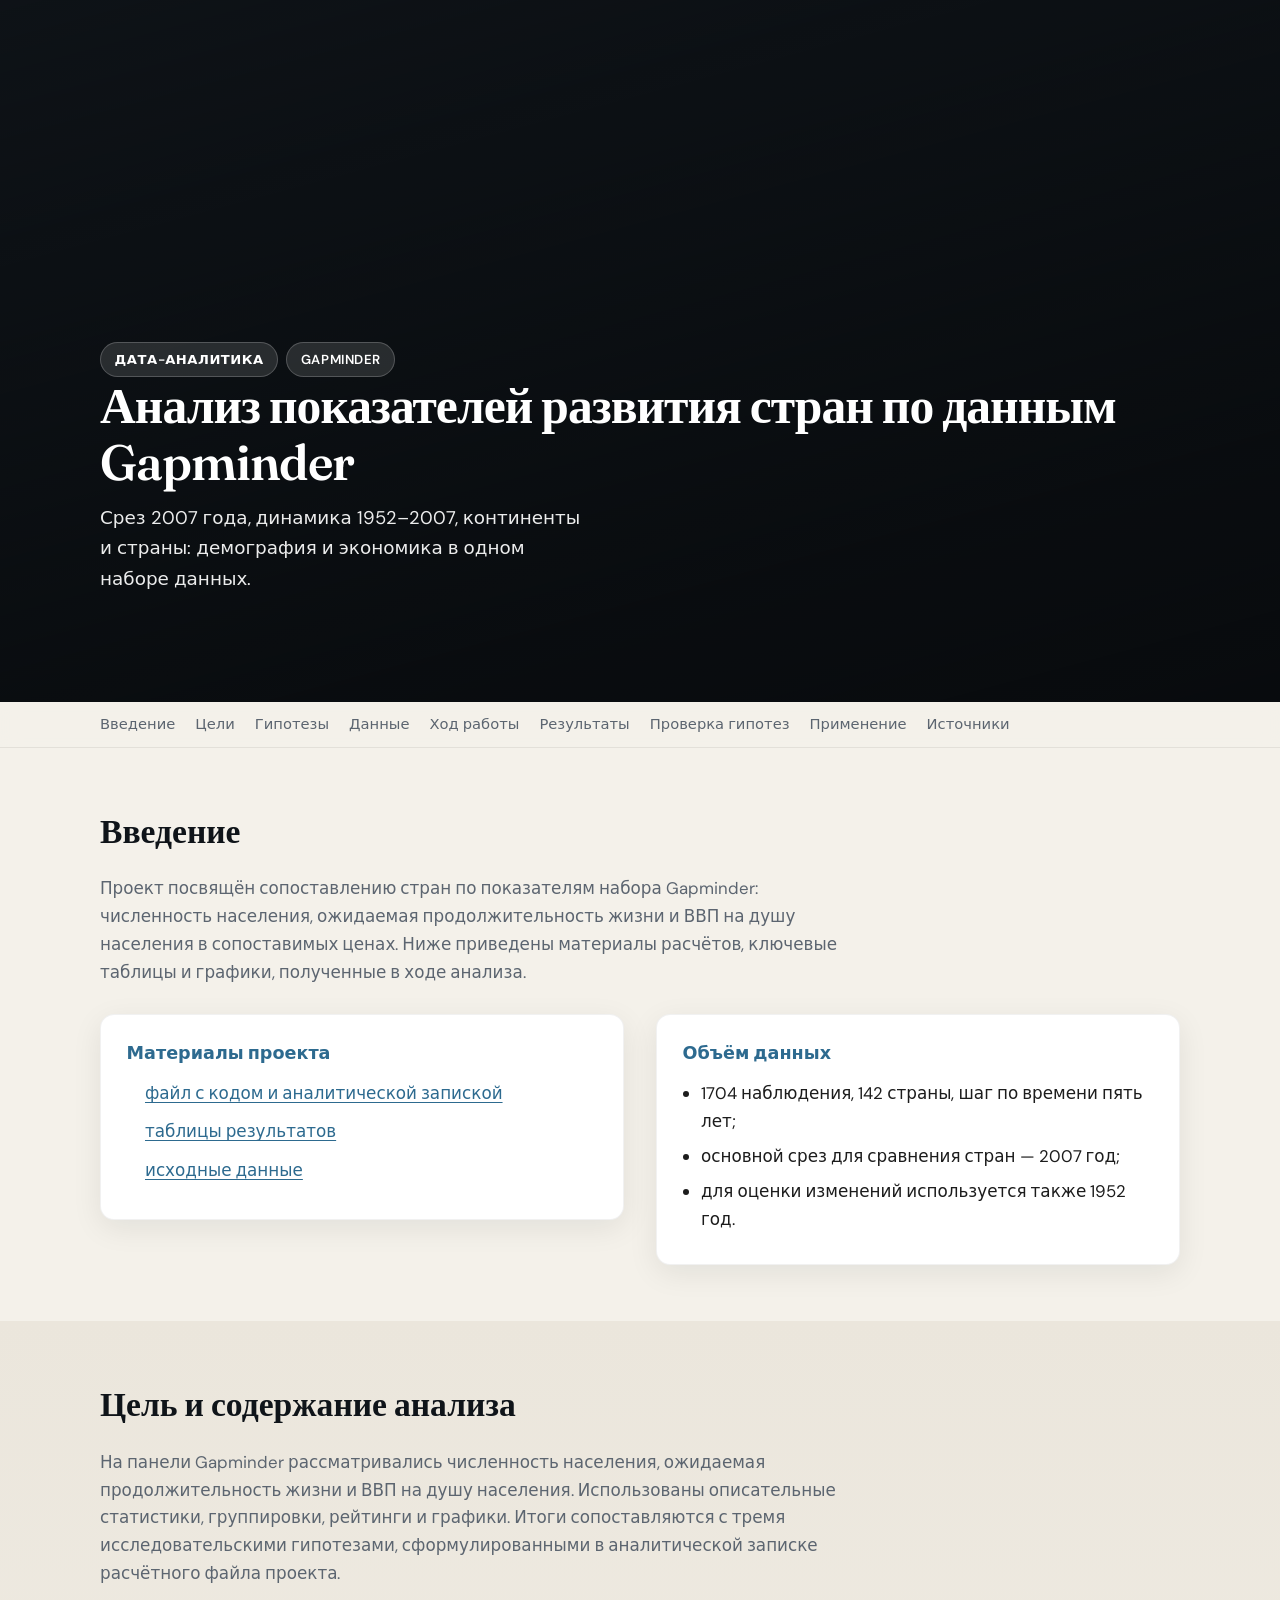
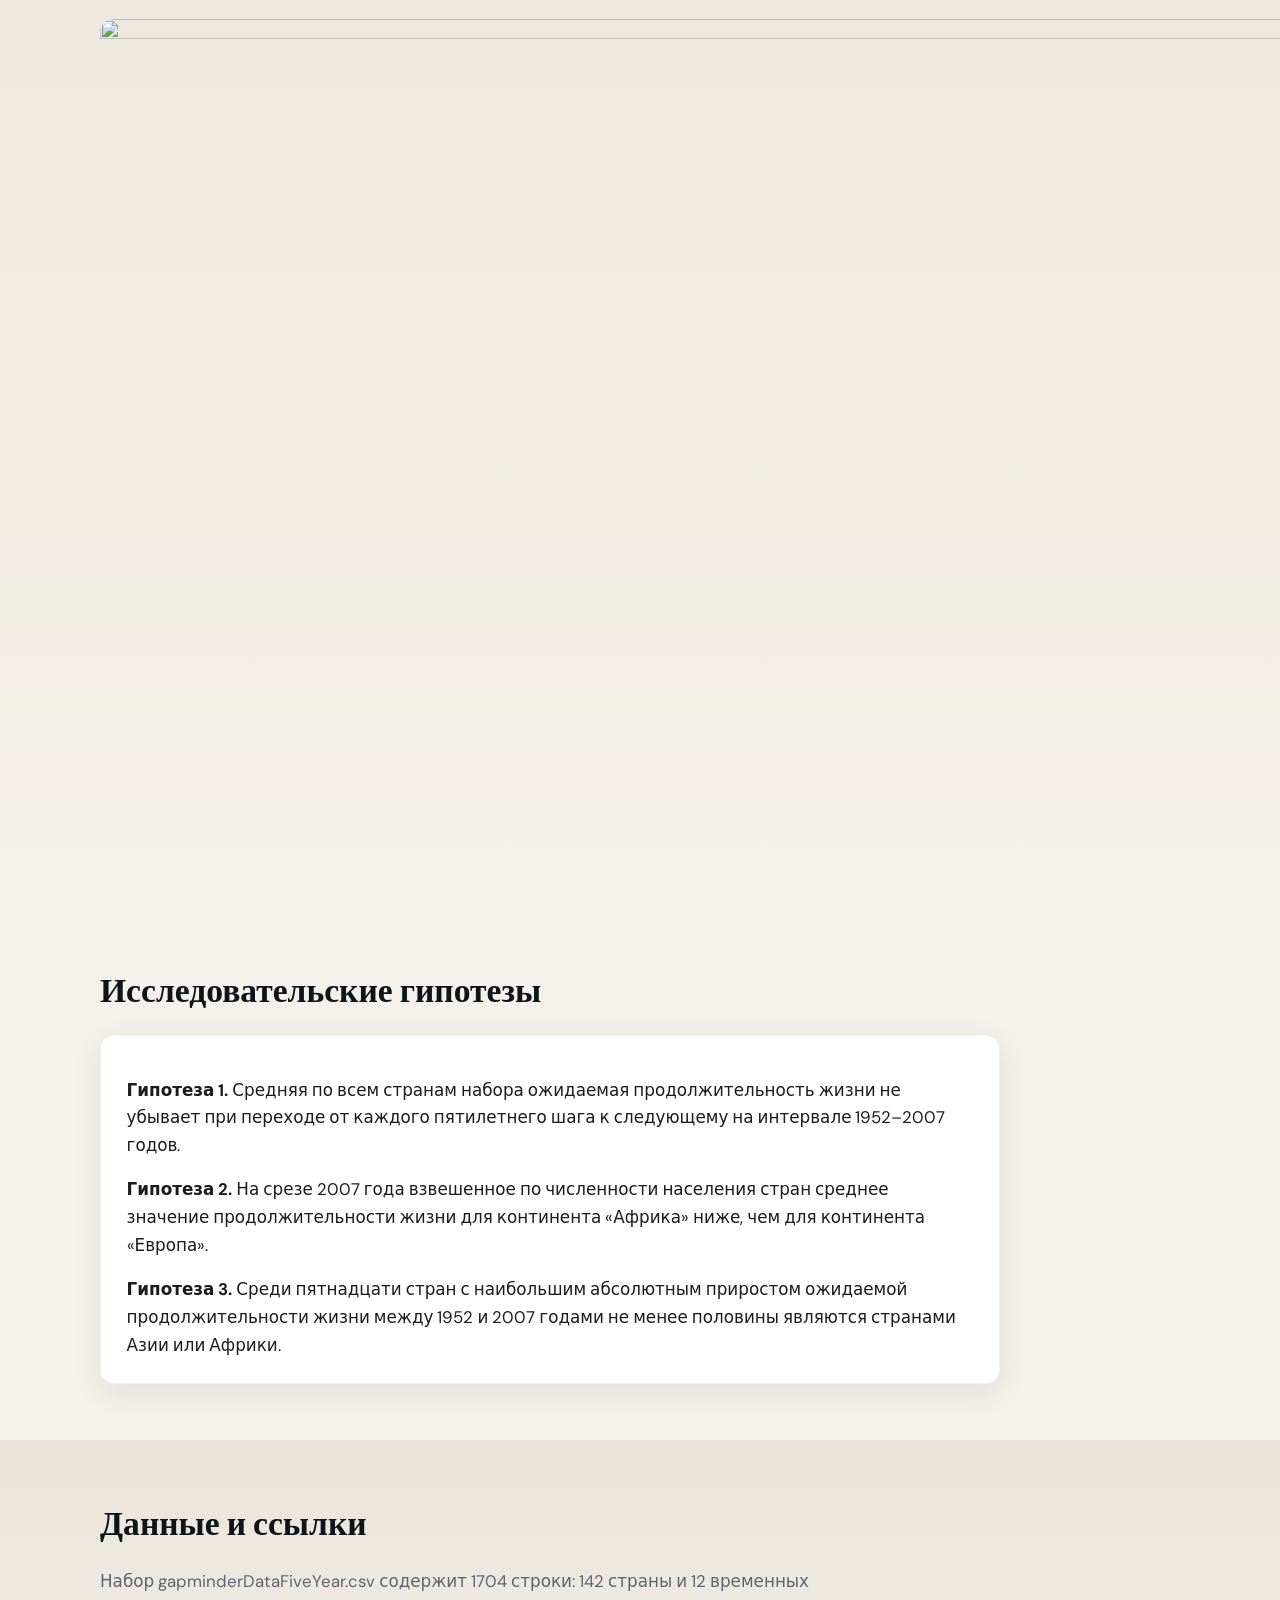
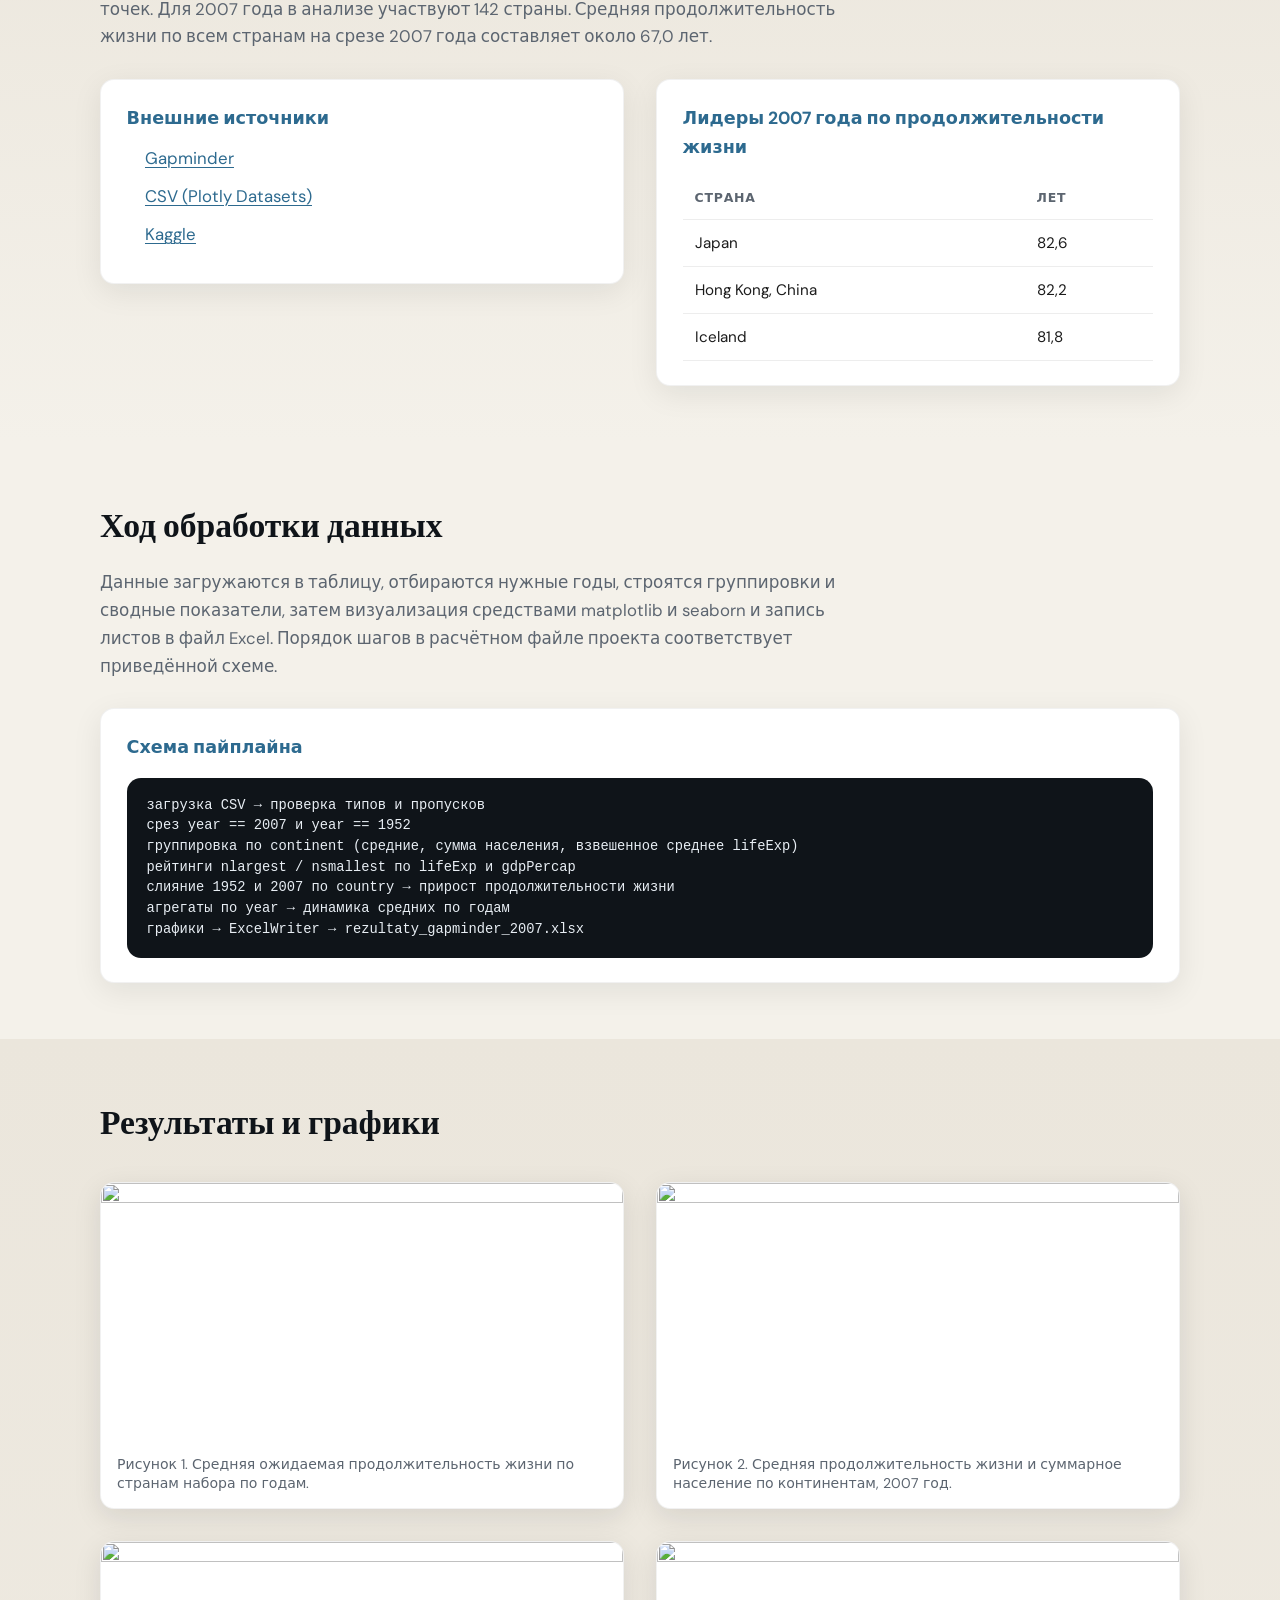
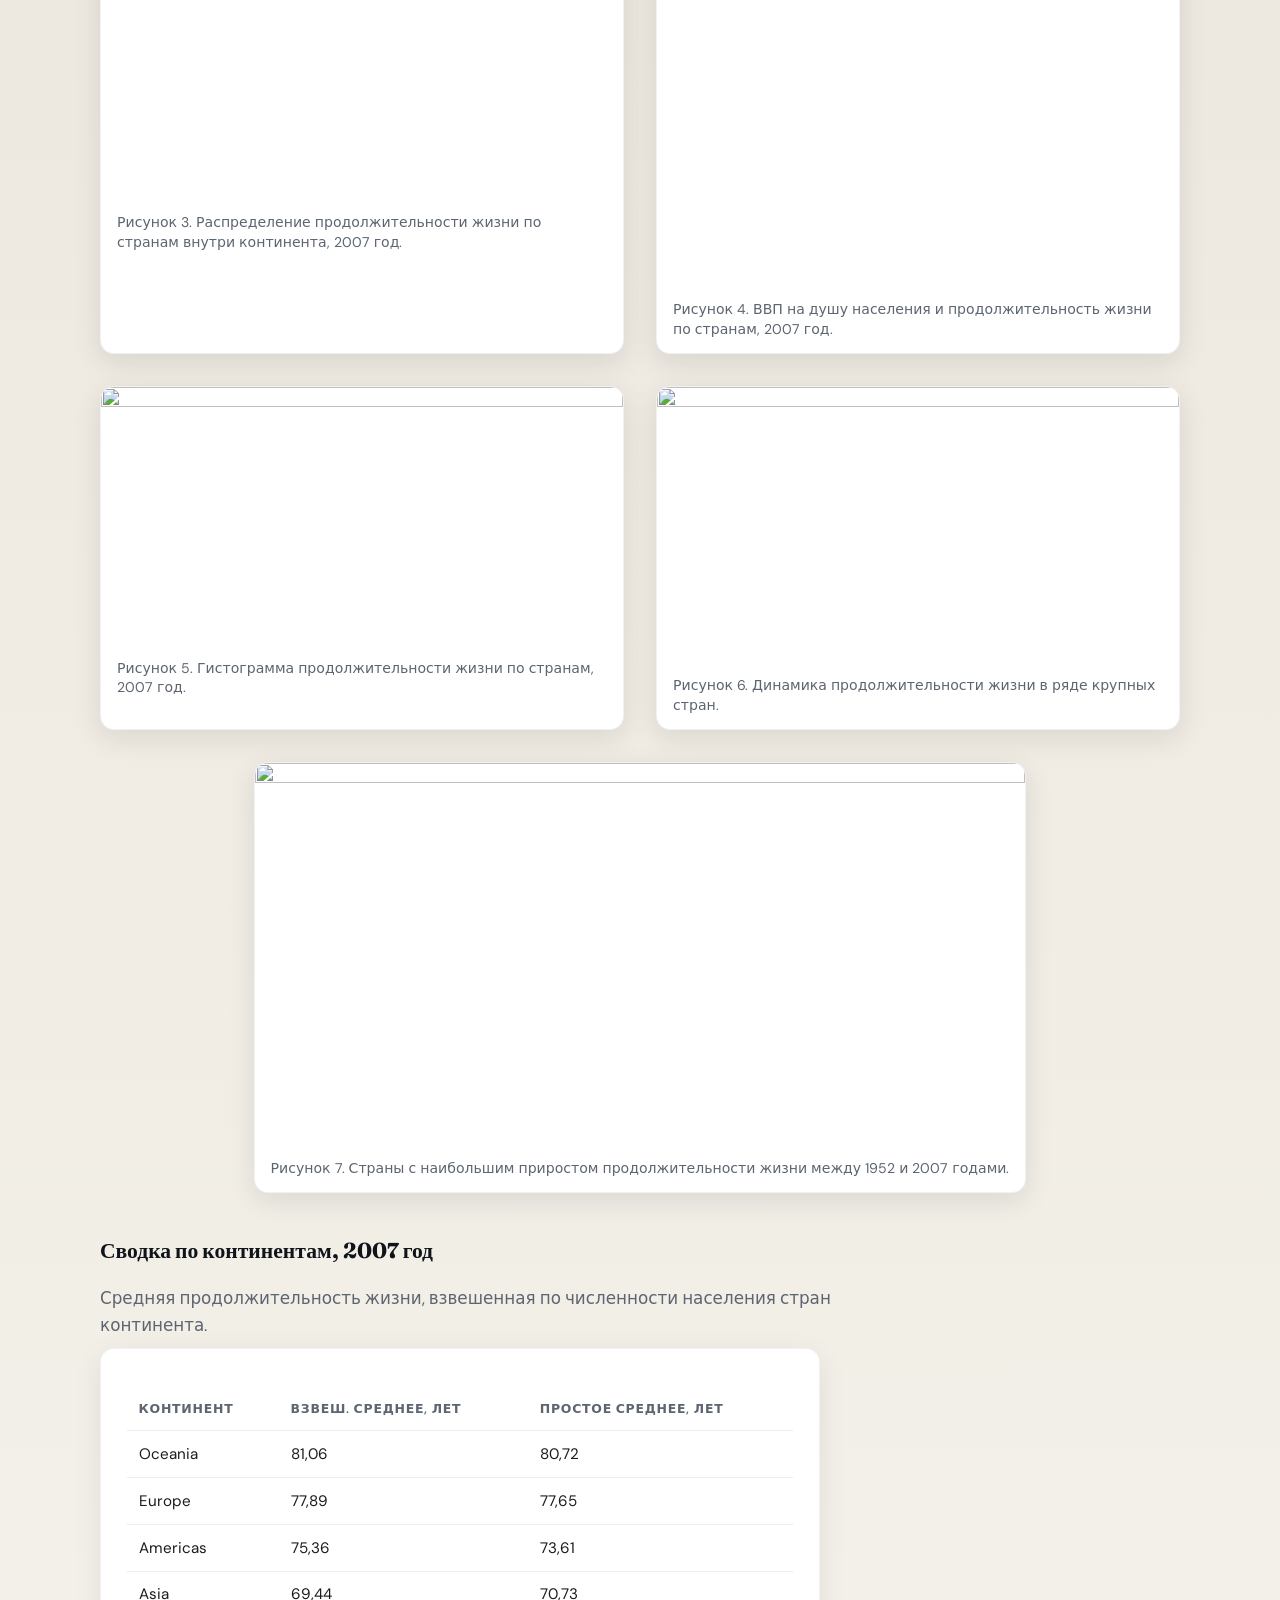
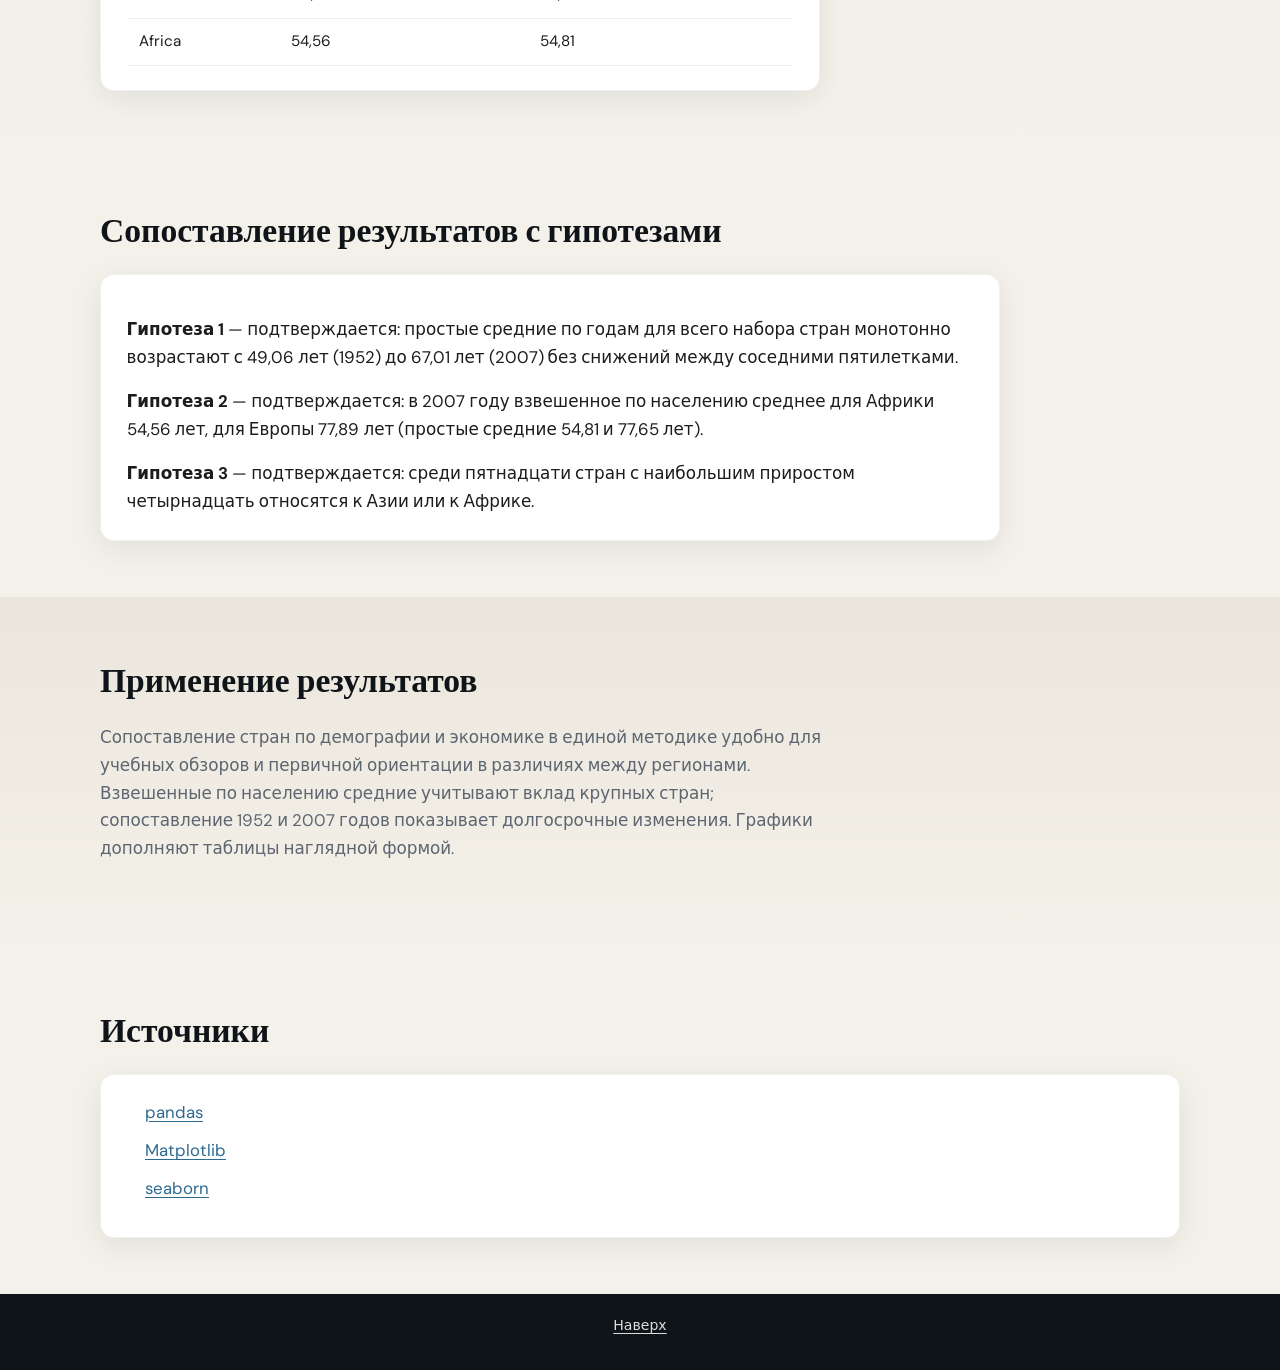
==== index.html @ 66af253f "Add files via upload" ====
<!DOCTYPE html>
<html lang="ru">
<head>
  <meta charset="UTF-8" />
  <meta name="viewport" content="width=device-width, initial-scale=1" />
  <title>Анализ показателей развития стран — Gapminder</title>
  <link rel="preconnect" href="https://fonts.googleapis.com" />
  <link rel="preconnect" href="https://fonts.gstatic.com" crossorigin />
  <link href="https://fonts.googleapis.com/css2?family=DM+Sans:ital,opsz,wght@0,9..40,400;0,9..40,600;0,9..40,700;1,9..40,400&family=Fraunces:opsz,wght@9..144,500;9..144,600&display=swap" rel="stylesheet" />
  <link rel="stylesheet" href="styles.css" />
</head>
<body>
  <header class="hero" id="top">
    <div
      class="hero-bg"
      style="background-image: url('https://images.unsplash.com/photo-1451187580459-43490279c0fa?auto=format&amp;fit=crop&amp;w=2000&amp;q=80')"
      role="presentation"
    ></div>
    <div class="hero-inner wrap">
      <div class="badge-row">
        <span class="badge">Дата-аналитика</span>
        <span class="badge">Gapminder</span>
      </div>
      <h1>Анализ показателей развития стран по данным Gapminder</h1>
      <p class="lead">
        Срез 2007 года, динамика 1952–2007, континенты и страны: демография и экономика в одном наборе данных.
      </p>
    </div>
  </header>

  <nav class="topnav" aria-label="Разделы страницы">
    <div class="wrap">
      <a href="#vvedenie">Введение</a>
      <a href="#zadachi">Цели</a>
      <a href="#gipotezy">Гипотезы</a>
      <a href="#dannye">Данные</a>
      <a href="#logika">Ход работы</a>
      <a href="#rezultaty">Результаты</a>
      <a href="#proverka">Проверка гипотез</a>
      <a href="#primnenie">Применение</a>
      <a href="#istochniki">Источники</a>
    </div>
  </nav>

  <main>
    <section id="vvedenie">
      <div class="wrap">
        <h2 class="section-title">Введение</h2>
        <p class="section-lead">
          Проект посвящён сопоставлению стран по показателям набора Gapminder: численность населения, ожидаемая продолжительность жизни и ВВП на душу населения в сопоставимых ценах. Ниже приведены материалы расчётов, ключевые таблицы и графики, полученные в ходе анализа.
        </p>
        <div class="grid-2">
          <div class="card">
            <h3>Материалы проекта</h3>
            <ul class="links-list">
              <li><a href="../проект_анализ_gapminder.ipynb">файл с кодом и аналитической запиской</a></li>
              <li><a href="../rezultaty_gapminder_2007.xlsx">таблицы результатов</a></li>
              <li><a href="../data_gapminder.csv">исходные данные</a></li>
            </ul>
          </div>
          <div class="card">
            <h3>Объём данных</h3>
            <ul>
              <li>1704 наблюдения, 142 страны, шаг по времени пять лет;</li>
              <li>основной срез для сравнения стран — 2007 год;</li>
              <li>для оценки изменений используется также 1952 год.</li>
            </ul>
          </div>
        </div>
      </div>
    </section>

    <section id="zadachi">
      <div class="wrap">
        <h2 class="section-title">Цель и содержание анализа</h2>
        <p class="section-lead">
          На панели Gapminder рассматривались численность населения, ожидаемая продолжительность жизни и ВВП на душу населения. Использованы описательные статистики, группировки, рейтинги и графики. Итоги сопоставляются с тремя исследовательскими гипотезами, сформулированными в аналитической записке расчётного файла проекта.
        </p>
        <div class="figure-strip">
          <div>
            <img
              src="https://images.unsplash.com/photo-1551288049-bebda4e38f71?auto=format&amp;fit=crop&amp;w=1200&amp;q=80"
              width="1200"
              height="800"
              loading="lazy"
              alt=""
            />
          </div>
          <div class="card">
            <h3>Основные шаги</h3>
            <ul>
              <li>срезы за 2007 и 1952 годы и сопоставление;</li>
              <li>агрегирование по континентам, в том числе среднее взвешенное по населению;</li>
              <li>рейтинги стран по продолжительности жизни и по ВВП на душу населения;</li>
              <li>динамика средних значений по годам и по выбранным странам;</li>
              <li>визуализация и выгрузка итоговых таблиц.</li>
            </ul>
          </div>
        </div>
      </div>
    </section>

    <section id="gipotezy">
      <div class="wrap">
        <h2 class="section-title">Исследовательские гипотезы</h2>
        <div class="card" style="max-width: 900px">
          <p><strong>Гипотеза 1.</strong> Средняя по всем странам набора ожидаемая продолжительность жизни не убывает при переходе от каждого пятилетнего шага к следующему на интервале 1952–2007 годов.</p>
          <p><strong>Гипотеза 2.</strong> На срезе 2007 года взвешенное по численности населения стран среднее значение продолжительности жизни для континента «Африка» ниже, чем для континента «Европа».</p>
          <p style="margin-bottom: 0"><strong>Гипотеза 3.</strong> Среди пятнадцати стран с наибольшим абсолютным приростом ожидаемой продолжительности жизни между 1952 и 2007 годами не менее половины являются странами Азии или Африки.</p>
        </div>
      </div>
    </section>

    <section id="dannye">
      <div class="wrap">
        <h2 class="section-title">Данные и ссылки</h2>
        <p class="section-lead">
          Набор gapminderDataFiveYear.csv содержит 1704 строки: 142 страны и 12 временных точек. Для 2007 года в анализе участвуют 142 страны. Средняя продолжительность жизни по всем странам на срезе 2007 года составляет около 67,0 лет.
        </p>
        <div class="grid-2">
          <div class="card">
            <h3>Внешние источники</h3>
            <ul class="links-list">
              <li><a href="https://www.gapminder.org/">Gapminder</a></li>
              <li><a href="https://raw.githubusercontent.com/plotly/datasets/master/gapminderDataFiveYear.csv">CSV (Plotly Datasets)</a></li>
              <li><a href="https://www.kaggle.com/datasets/mamarhabtamu/gapminder-five-year-data">Kaggle</a></li>
            </ul>
          </div>
          <div class="card">
            <h3>Лидеры 2007 года по продолжительности жизни</h3>
            <table class="results">
              <thead>
                <tr><th>Страна</th><th>Лет</th></tr>
              </thead>
              <tbody>
                <tr><td>Japan</td><td>82,6</td></tr>
                <tr><td>Hong Kong, China</td><td>82,2</td></tr>
                <tr><td>Iceland</td><td>81,8</td></tr>
              </tbody>
            </table>
          </div>
        </div>
      </div>
    </section>

    <section id="logika">
      <div class="wrap">
        <h2 class="section-title">Ход обработки данных</h2>
        <p class="section-lead">
          Данные загружаются в таблицу, отбираются нужные годы, строятся группировки и сводные показатели, затем визуализация средствами matplotlib и seaborn и запись листов в файл Excel. Порядок шагов в расчётном файле проекта соответствует приведённой схеме.
        </p>
        <div class="card">
          <h3>Схема пайплайна</h3>
          <pre class="code">загрузка CSV → проверка типов и пропусков
срез year == 2007 и year == 1952
группировка по continent (средние, сумма населения, взвешенное среднее lifeExp)
рейтинги nlargest / nsmallest по lifeExp и gdpPercap
слияние 1952 и 2007 по country → прирост продолжительности жизни
агрегаты по year → динамика средних по годам
графики → ExcelWriter → rezultaty_gapminder_2007.xlsx</pre>
        </div>
      </div>
    </section>

    <section id="rezultaty">
      <div class="wrap">
        <h2 class="section-title">Результаты и графики</h2>

        <div class="graf-gallery">
          <div class="graf-item">
            <img src="img/grafik_01.png" width="900" height="450" loading="lazy" alt="" />
            <p class="graf-cap">Рисунок 1. Средняя ожидаемая продолжительность жизни по странам набора по годам.</p>
          </div>
          <div class="graf-item">
            <img src="img/grafik_02.png" width="900" height="450" loading="lazy" alt="" />
            <p class="graf-cap">Рисунок 2. Средняя продолжительность жизни и суммарное население по континентам, 2007 год.</p>
          </div>
          <div class="graf-item">
            <img src="img/grafik_03.png" width="900" height="450" loading="lazy" alt="" />
            <p class="graf-cap">Рисунок 3. Распределение продолжительности жизни по странам внутри континента, 2007 год.</p>
          </div>
          <div class="graf-item">
            <img src="img/grafik_04.png" width="900" height="600" loading="lazy" alt="" />
            <p class="graf-cap">Рисунок 4. ВВП на душу населения и продолжительность жизни по странам, 2007 год.</p>
          </div>
          <div class="graf-item">
            <img src="img/grafik_05.png" width="900" height="450" loading="lazy" alt="" />
            <p class="graf-cap">Рисунок 5. Гистограмма продолжительности жизни по странам, 2007 год.</p>
          </div>
          <div class="graf-item">
            <img src="img/grafik_06.png" width="900" height="480" loading="lazy" alt="" />
            <p class="graf-cap">Рисунок 6. Динамика продолжительности жизни в ряде крупных стран.</p>
          </div>
          <div class="graf-item" style="grid-column: 1 / -1; max-width: 920px; margin-inline: auto">
            <img src="img/grafik_07.png" width="900" height="450" loading="lazy" alt="" />
            <p class="graf-cap">Рисунок 7. Страны с наибольшим приростом продолжительности жизни между 1952 и 2007 годами.</p>
          </div>
        </div>

        <h3 class="section-title" style="font-size: 1.35rem; margin-top: 2.5rem">Сводка по континентам, 2007 год</h3>
        <p class="section-lead" style="margin-bottom: 0.5rem">
          Средняя продолжительность жизни, взвешенная по численности населения стран континента.
        </p>
        <div class="card" style="max-width: 720px">
          <table class="results">
            <thead>
              <tr>
                <th>Континент</th>
                <th>Взвеш. среднее, лет</th>
                <th>Простое среднее, лет</th>
              </tr>
            </thead>
            <tbody>
              <tr><td>Oceania</td><td>81,06</td><td>80,72</td></tr>
              <tr><td>Europe</td><td>77,89</td><td>77,65</td></tr>
              <tr><td>Americas</td><td>75,36</td><td>73,61</td></tr>
              <tr><td>Asia</td><td>69,44</td><td>70,73</td></tr>
              <tr><td>Africa</td><td>54,56</td><td>54,81</td></tr>
            </tbody>
          </table>
        </div>
      </div>
    </section>

    <section id="proverka">
      <div class="wrap">
        <h2 class="section-title">Сопоставление результатов с гипотезами</h2>
        <div class="card" style="max-width: 900px">
          <p><strong>Гипотеза 1</strong> — подтверждается: простые средние по годам для всего набора стран монотонно возрастают с 49,06 лет (1952) до 67,01 лет (2007) без снижений между соседними пятилетками.</p>
          <p><strong>Гипотеза 2</strong> — подтверждается: в 2007 году взвешенное по населению среднее для Африки 54,56 лет, для Европы 77,89 лет (простые средние 54,81 и 77,65 лет).</p>
          <p style="margin-bottom: 0"><strong>Гипотеза 3</strong> — подтверждается: среди пятнадцати стран с наибольшим приростом четырнадцать относятся к Азии или к Африке.</p>
        </div>
      </div>
    </section>

    <section id="primnenie">
      <div class="wrap">
        <h2 class="section-title">Применение результатов</h2>
        <p class="section-lead">
          Сопоставление стран по демографии и экономике в единой методике удобно для учебных обзоров и первичной ориентации в различиях между регионами. Взвешенные по населению средние учитывают вклад крупных стран; сопоставление 1952 и 2007 годов показывает долгосрочные изменения. Графики дополняют таблицы наглядной формой.
        </p>
      </div>
    </section>

    <section id="istochniki">
      <div class="wrap">
        <h2 class="section-title">Источники</h2>
        <div class="card">
          <ul class="links-list">
            <li><a href="https://pandas.pydata.org/docs/">pandas</a></li>
            <li><a href="https://matplotlib.org/stable/users/index.html">Matplotlib</a></li>
            <li><a href="https://seaborn.pydata.org/">seaborn</a></li>
          </ul>
        </div>
      </div>
    </section>
  </main>

  <footer class="site">
    <div class="wrap">
      <a href="#top">Наверх</a>
    </div>
  </footer>
</body>
</html>
---- styles.css ----
:root {
  --bg: #0f1419;
  --bg-card: #1a222d;
  --surface: #f4f1ea;
  --text: #1c1c1c;
  --muted: #5c6570;
  --accent: #2d6a8f;
  --accent-light: #4a9bc7;
  --warm: #c45c26;
  --radius: 14px;
  --shadow: 0 18px 50px rgba(15, 20, 25, 0.35);
  --font-sans: "DM Sans", system-ui, sans-serif;
  --font-display: "Fraunces", Georgia, serif;
}

*,
*::before,
*::after {
  box-sizing: border-box;
}

html {
  scroll-behavior: smooth;
}

body {
  margin: 0;
  font-family: var(--font-sans);
  font-size: 1.05rem;
  line-height: 1.65;
  color: var(--text);
  background: var(--surface);
}

img {
  max-width: 100%;
  height: auto;
  display: block;
  border-radius: var(--radius);
}

a {
  color: var(--accent);
  text-decoration-thickness: 1px;
  text-underline-offset: 3px;
}

a:hover {
  color: var(--warm);
}

.wrap {
  width: min(1080px, 92vw);
  margin-inline: auto;
}

.hero {
  position: relative;
  min-height: 78vh;
  display: flex;
  align-items: flex-end;
  color: #fff;
  background: var(--bg);
}

.hero-bg {
  position: absolute;
  inset: 0;
  background-size: cover;
  background-position: center 35%;
  filter: brightness(0.55);
}

.hero-bg::after {
  content: "";
  position: absolute;
  inset: 0;
  background: linear-gradient(
    165deg,
    rgba(15, 20, 25, 0.2) 0%,
    rgba(15, 20, 25, 0.85) 75%,
    var(--bg) 100%
  );
}

.hero-inner {
  position: relative;
  z-index: 1;
  padding: 4rem 0 5rem;
}

.hero h1 {
  font-family: var(--font-display);
  font-weight: 600;
  font-size: clamp(2rem, 5vw, 3.1rem);
  line-height: 1.15;
  margin: 0 0 0.75rem;
  letter-spacing: -0.02em;
}

.hero .lead {
  font-size: 1.15rem;
  opacity: 0.92;
  max-width: 38ch;
  margin: 0 0 1.75rem;
}

.badge-row {
  display: flex;
  flex-wrap: wrap;
  gap: 0.5rem;
}

.badge {
  display: inline-block;
  padding: 0.35rem 0.85rem;
  border-radius: 999px;
  font-size: 0.82rem;
  font-weight: 600;
  letter-spacing: 0.04em;
  text-transform: uppercase;
  background: rgba(255, 255, 255, 0.12);
  border: 1px solid rgba(255, 255, 255, 0.2);
}

nav.topnav {
  position: sticky;
  top: 0;
  z-index: 50;
  background: rgba(244, 241, 234, 0.92);
  backdrop-filter: blur(10px);
  border-bottom: 1px solid rgba(28, 28, 28, 0.08);
}

nav.topnav .wrap {
  display: flex;
  flex-wrap: wrap;
  align-items: center;
  gap: 0.75rem 1.25rem;
  padding: 0.65rem 0;
  font-size: 0.92rem;
}

nav.topnav a {
  color: var(--muted);
  text-decoration: none;
  font-weight: 500;
}

nav.topnav a:hover {
  color: var(--accent);
}

main section {
  padding: 3.5rem 0;
}

main section:nth-child(even) {
  background: linear-gradient(180deg, #ebe6dc 0%, var(--surface) 100%);
}

.section-title {
  font-family: var(--font-display);
  font-size: clamp(1.55rem, 3vw, 2.1rem);
  margin: 0 0 1rem;
  color: var(--bg);
}

.section-lead {
  margin: 0 0 1.75rem;
  color: var(--muted);
  max-width: 62ch;
}

.grid-2 {
  display: grid;
  gap: 2rem;
}

@media (min-width: 860px) {
  .grid-2 {
    grid-template-columns: 1fr 1fr;
    align-items: start;
  }
}

.grid-team {
  display: grid;
  gap: 1rem;
  grid-template-columns: 1fr;
}

@media (min-width: 640px) {
  .grid-team {
    grid-template-columns: repeat(2, 1fr);
  }
}

@media (min-width: 960px) {
  .grid-team {
    grid-template-columns: repeat(3, 1fr);
  }
}

.card {
  background: #fff;
  border-radius: var(--radius);
  padding: 1.5rem 1.6rem;
  box-shadow: 0 8px 30px rgba(15, 20, 25, 0.08);
  border: 1px solid rgba(28, 28, 28, 0.06);
}

.card h3 {
  margin: 0 0 0.75rem;
  font-size: 1.1rem;
  color: var(--accent);
}

.card ul {
  margin: 0;
  padding-left: 1.15rem;
}

.card li {
  margin-bottom: 0.45rem;
}

.figure-strip {
  display: grid;
  gap: 1rem;
  margin: 2rem 0;
}

@media (min-width: 720px) {
  .figure-strip {
    grid-template-columns: 1.1fr 0.9fr;
  }
}

.figure-strip figcaption {
  font-size: 0.88rem;
  color: var(--muted);
  margin-top: 0.45rem;
}

.graf-gallery {
  display: grid;
  gap: 2rem;
  margin: 2rem 0;
}

@media (min-width: 780px) {
  .graf-gallery {
    grid-template-columns: 1fr 1fr;
  }
}

.graf-item {
  background: #fff;
  border-radius: var(--radius);
  overflow: hidden;
  box-shadow: 0 8px 28px rgba(15, 20, 25, 0.1);
  border: 1px solid rgba(28, 28, 28, 0.06);
}

.graf-item img {
  width: 100%;
  border-radius: 0;
  vertical-align: middle;
}

.graf-cap {
  margin: 0;
  padding: 0.65rem 1rem 0.85rem;
  font-size: 0.88rem;
  color: var(--muted);
  line-height: 1.4;
}

table.results {
  width: 100%;
  border-collapse: collapse;
  font-size: 0.95rem;
  margin: 1rem 0 0;
}

table.results th,
table.results td {
  padding: 0.65rem 0.75rem;
  text-align: left;
  border-bottom: 1px solid rgba(28, 28, 28, 0.08);
}

table.results th {
  font-size: 0.78rem;
  text-transform: uppercase;
  letter-spacing: 0.06em;
  color: var(--muted);
  font-weight: 600;
}

table.results tbody tr:hover {
  background: rgba(45, 106, 143, 0.06);
}

pre.code {
  background: var(--bg);
  color: #e8eef4;
  padding: 1.1rem 1.25rem;
  border-radius: var(--radius);
  overflow-x: auto;
  font-size: 0.86rem;
  line-height: 1.5;
  margin: 1rem 0 0;
}

.links-list {
  list-style: none;
  padding: 0;
  margin: 0;
}

.links-list li {
  margin-bottom: 0.65rem;
  word-break: break-word;
}

footer.site {
  background: var(--bg);
  color: rgba(255, 255, 255, 0.65);
  padding: 1.25rem 0 2rem;
  font-size: 0.88rem;
  text-align: center;
}

footer.site a {
  color: rgba(255, 255, 255, 0.85);
}

@media print {
  nav.topnav,
  .hero-bg {
    position: static;
  }

  .hero {
    min-height: auto;
    page-break-after: avoid;
  }
}
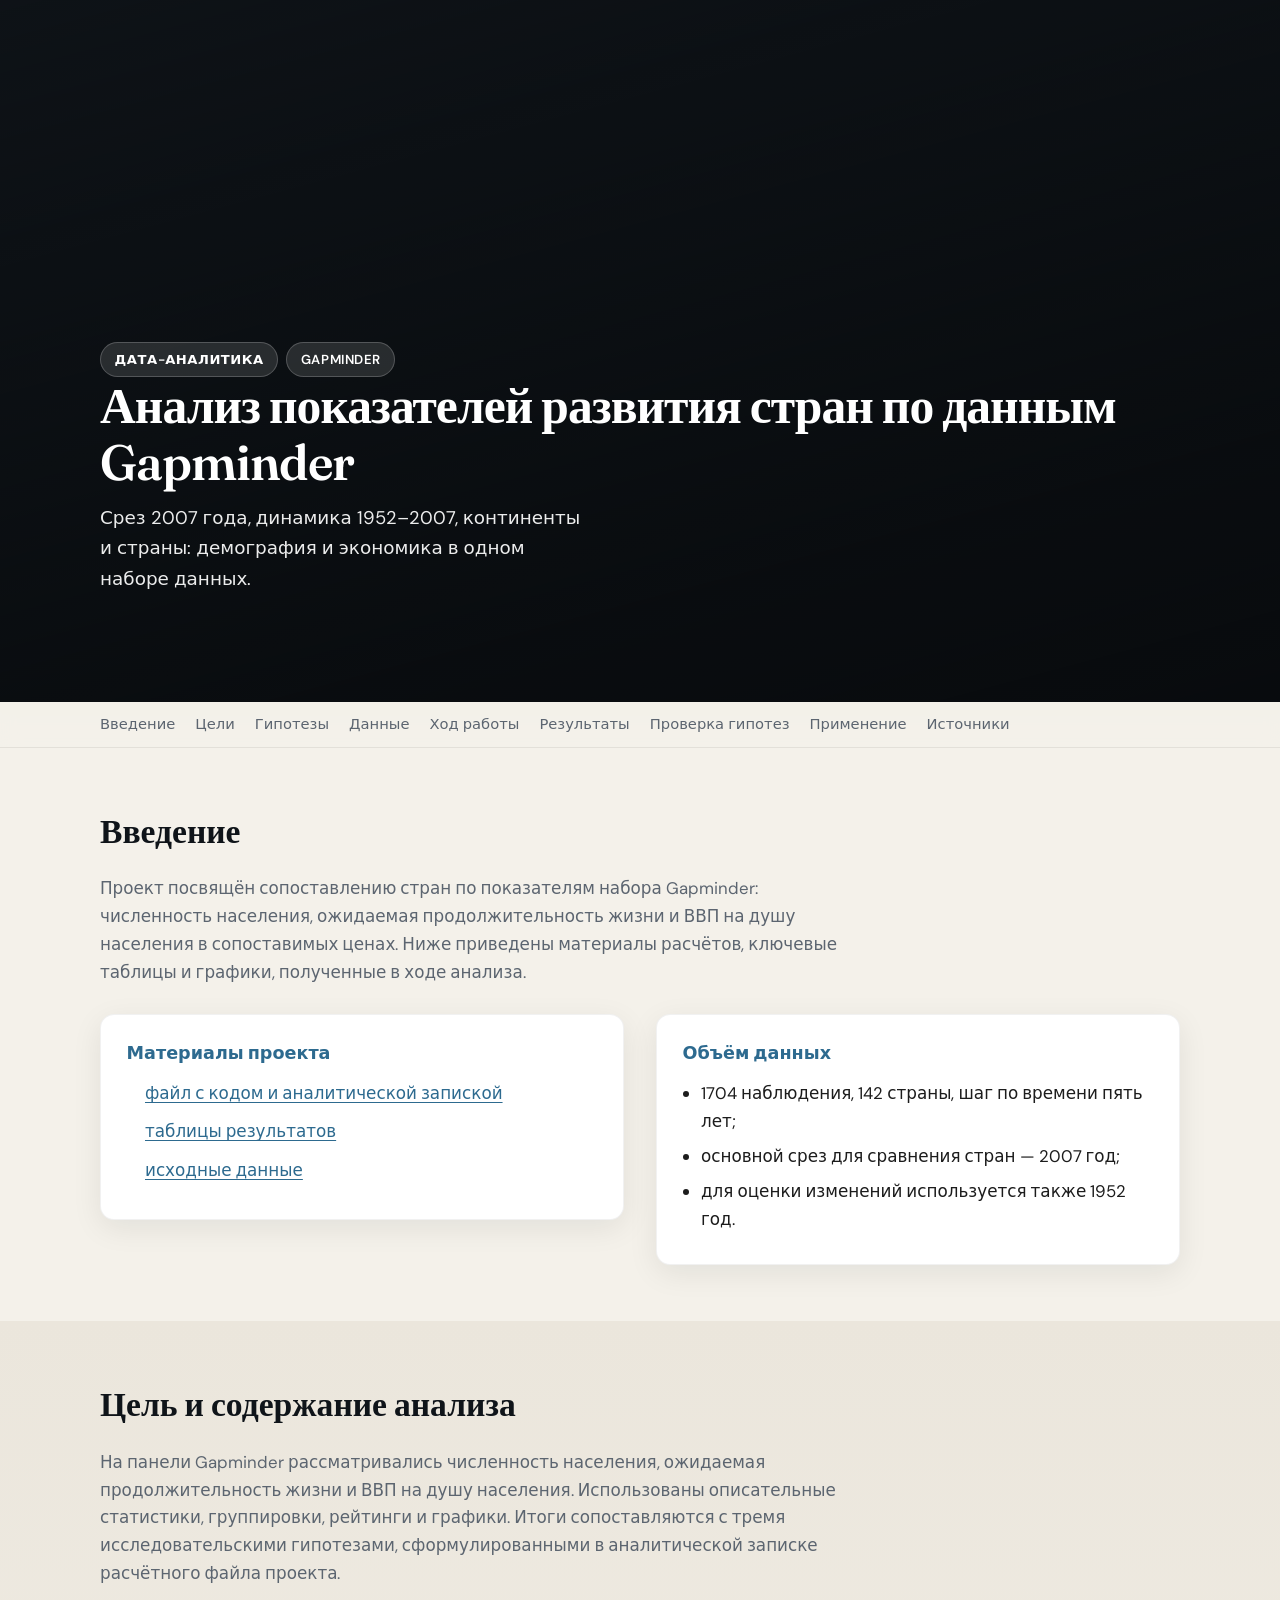
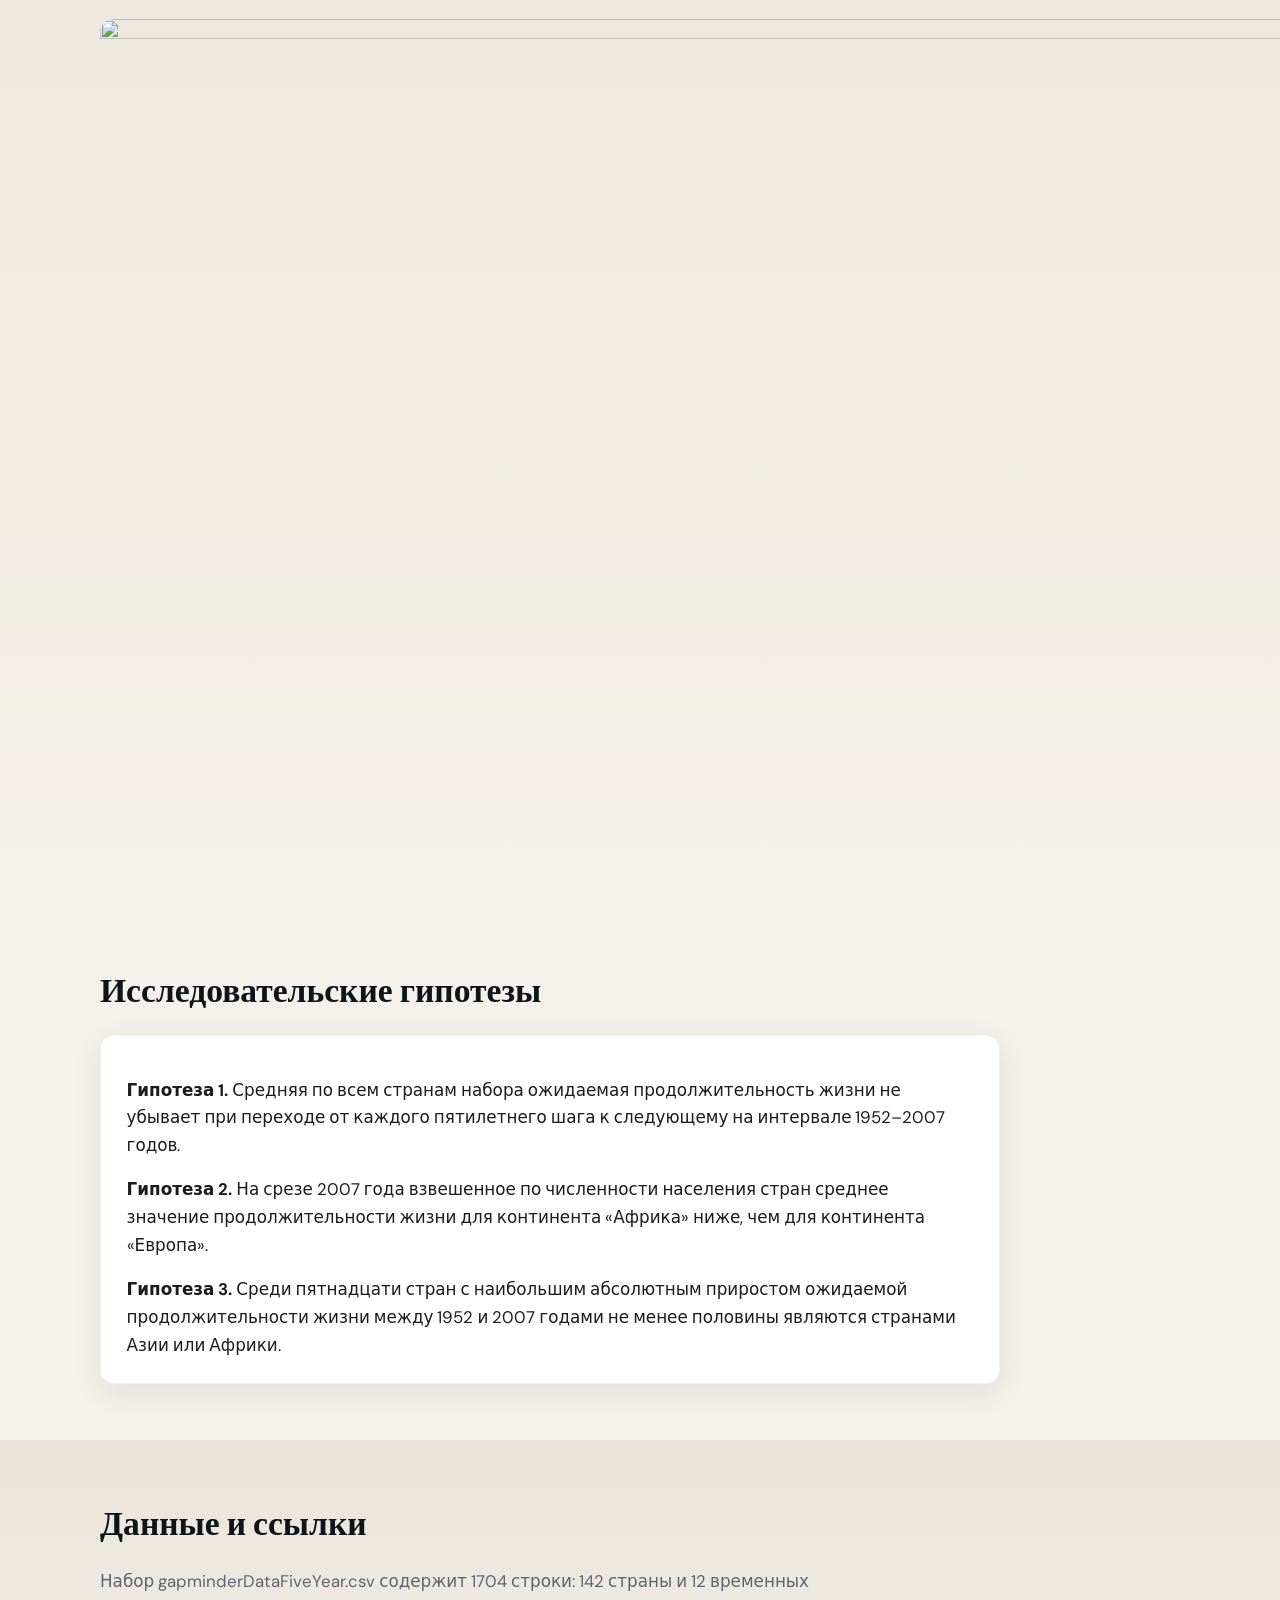
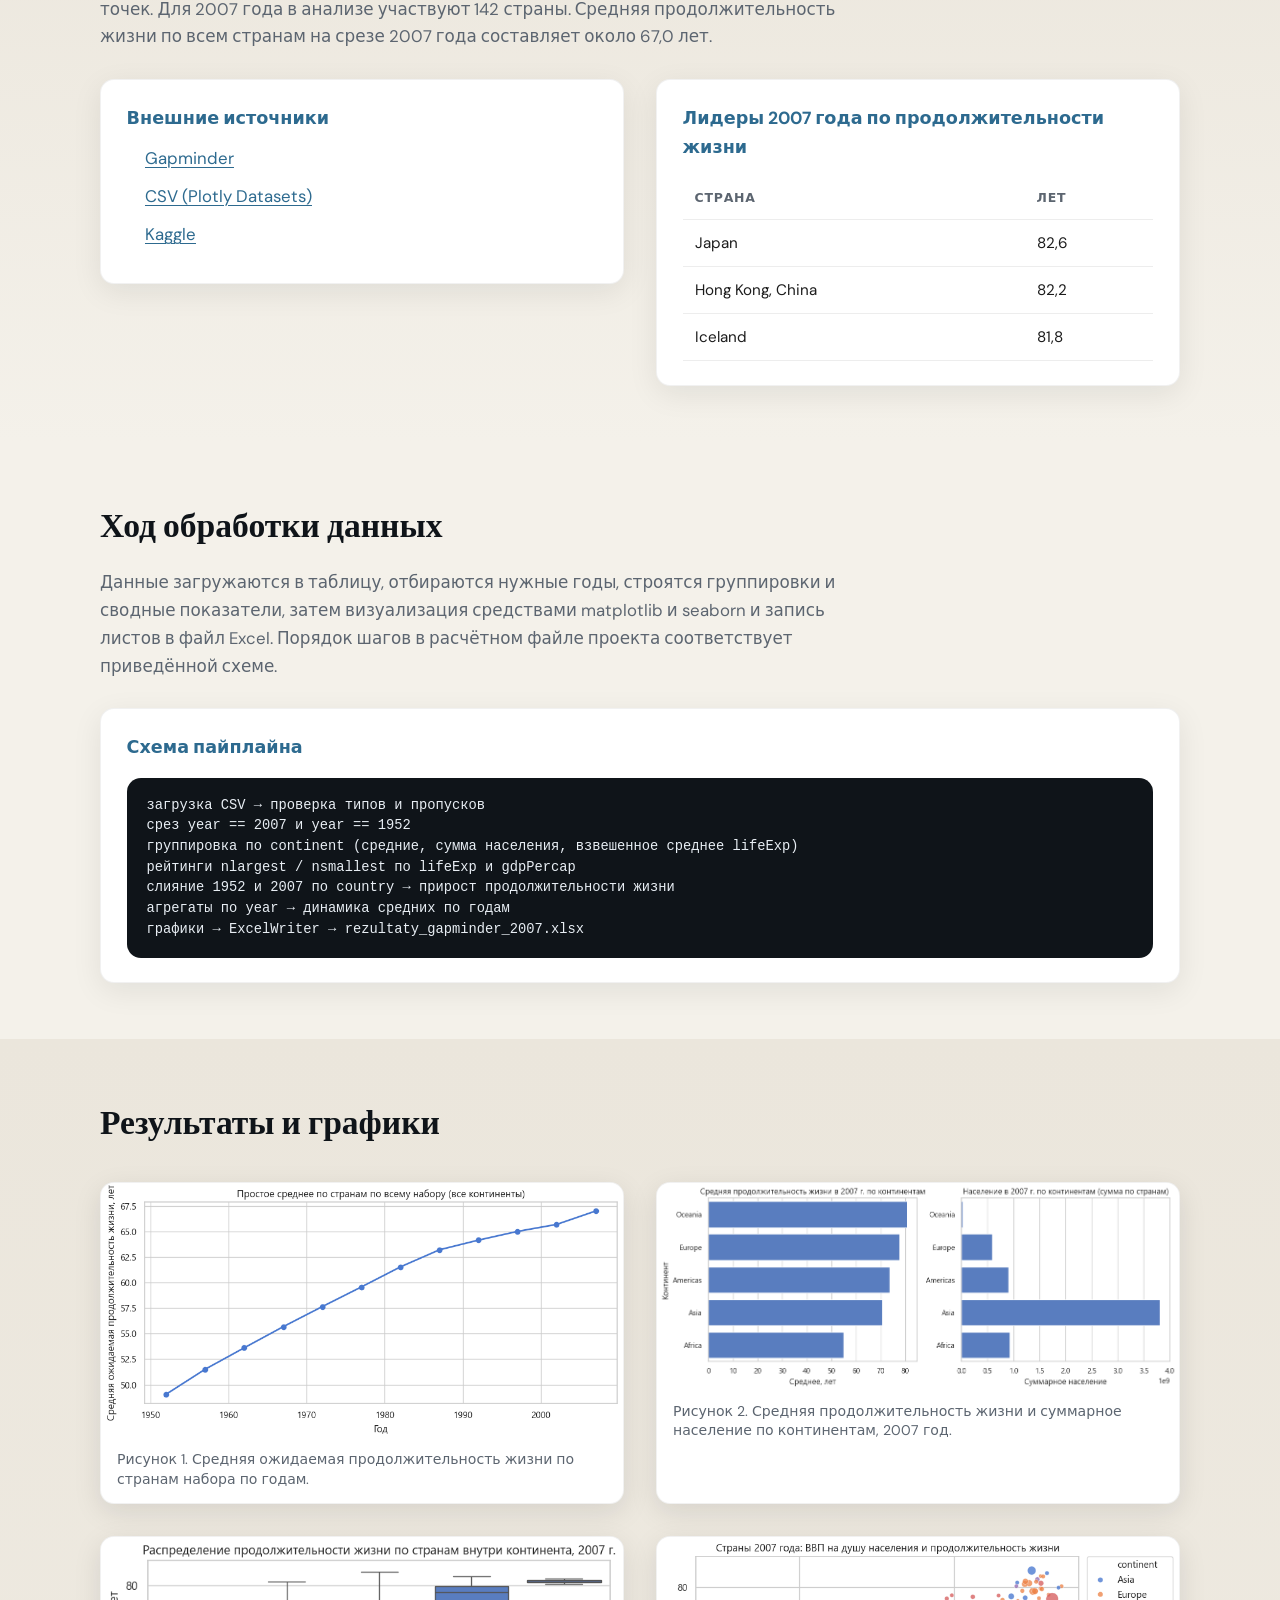
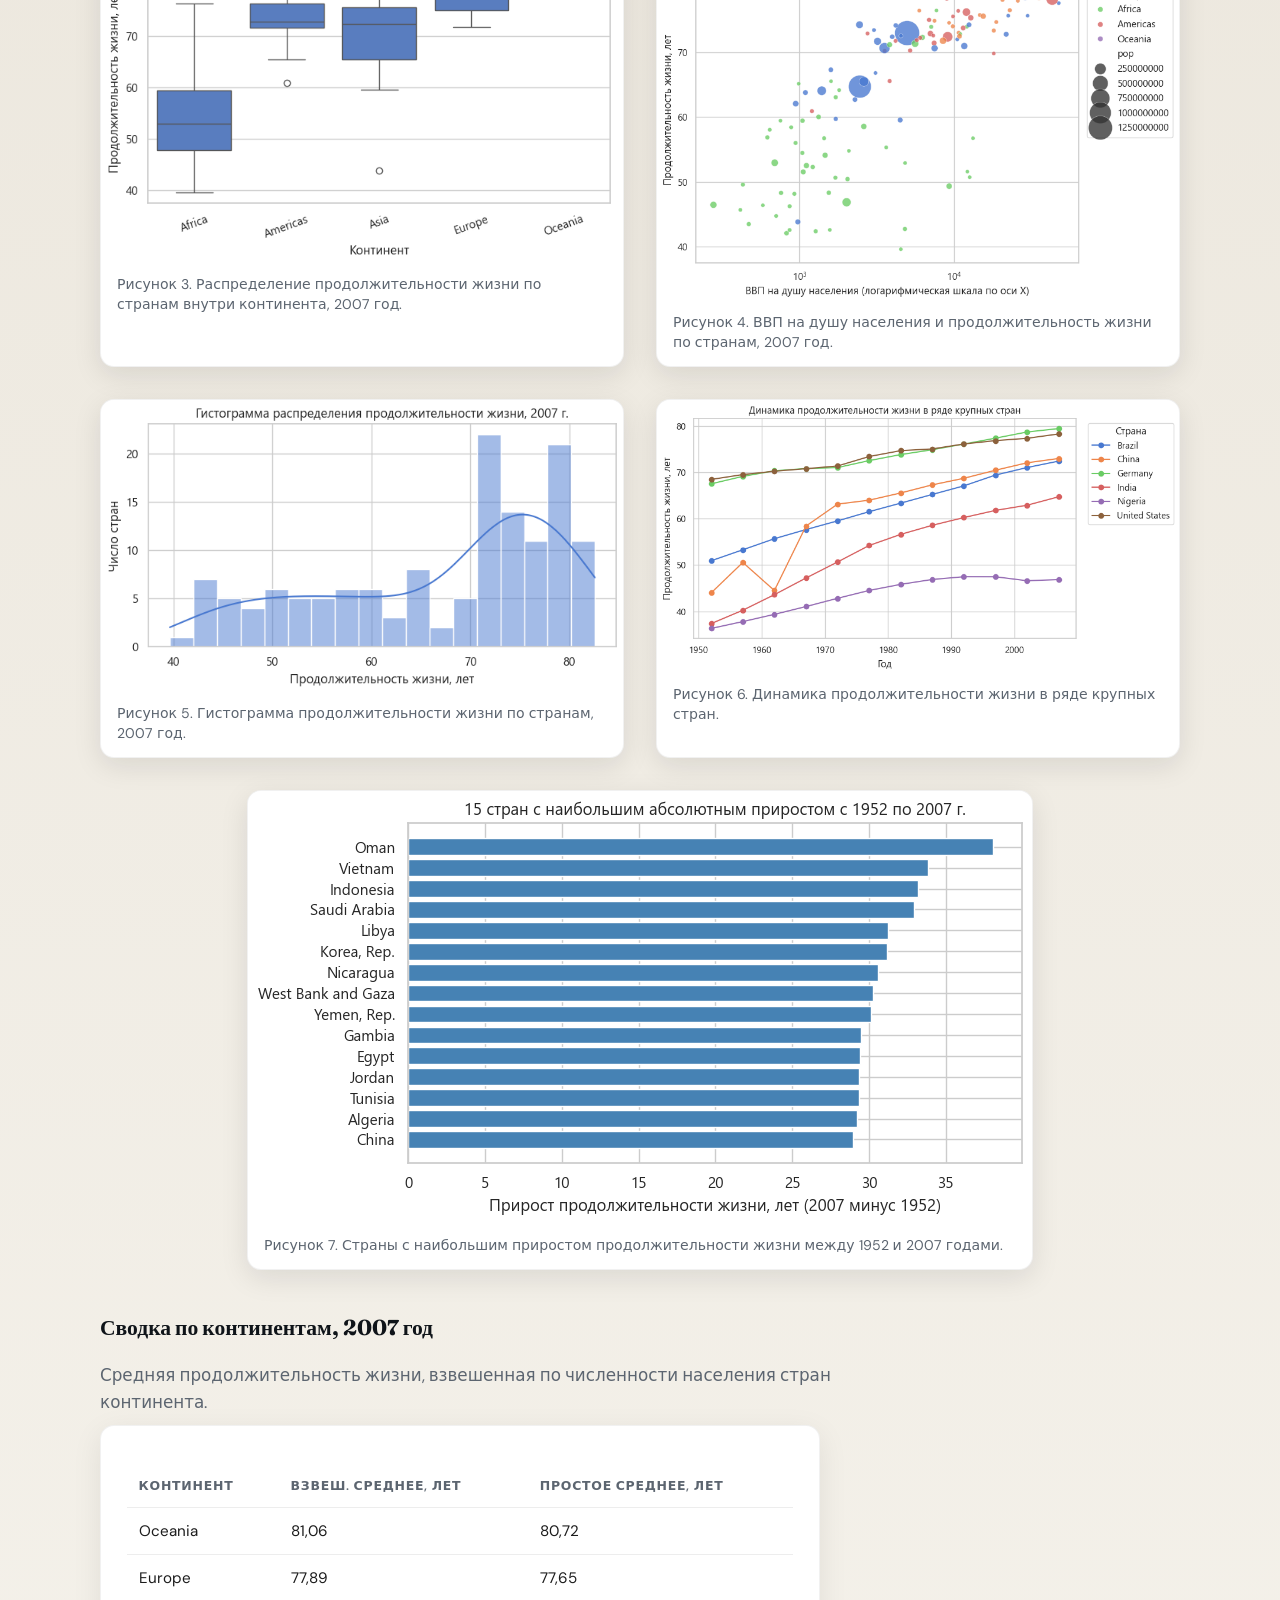
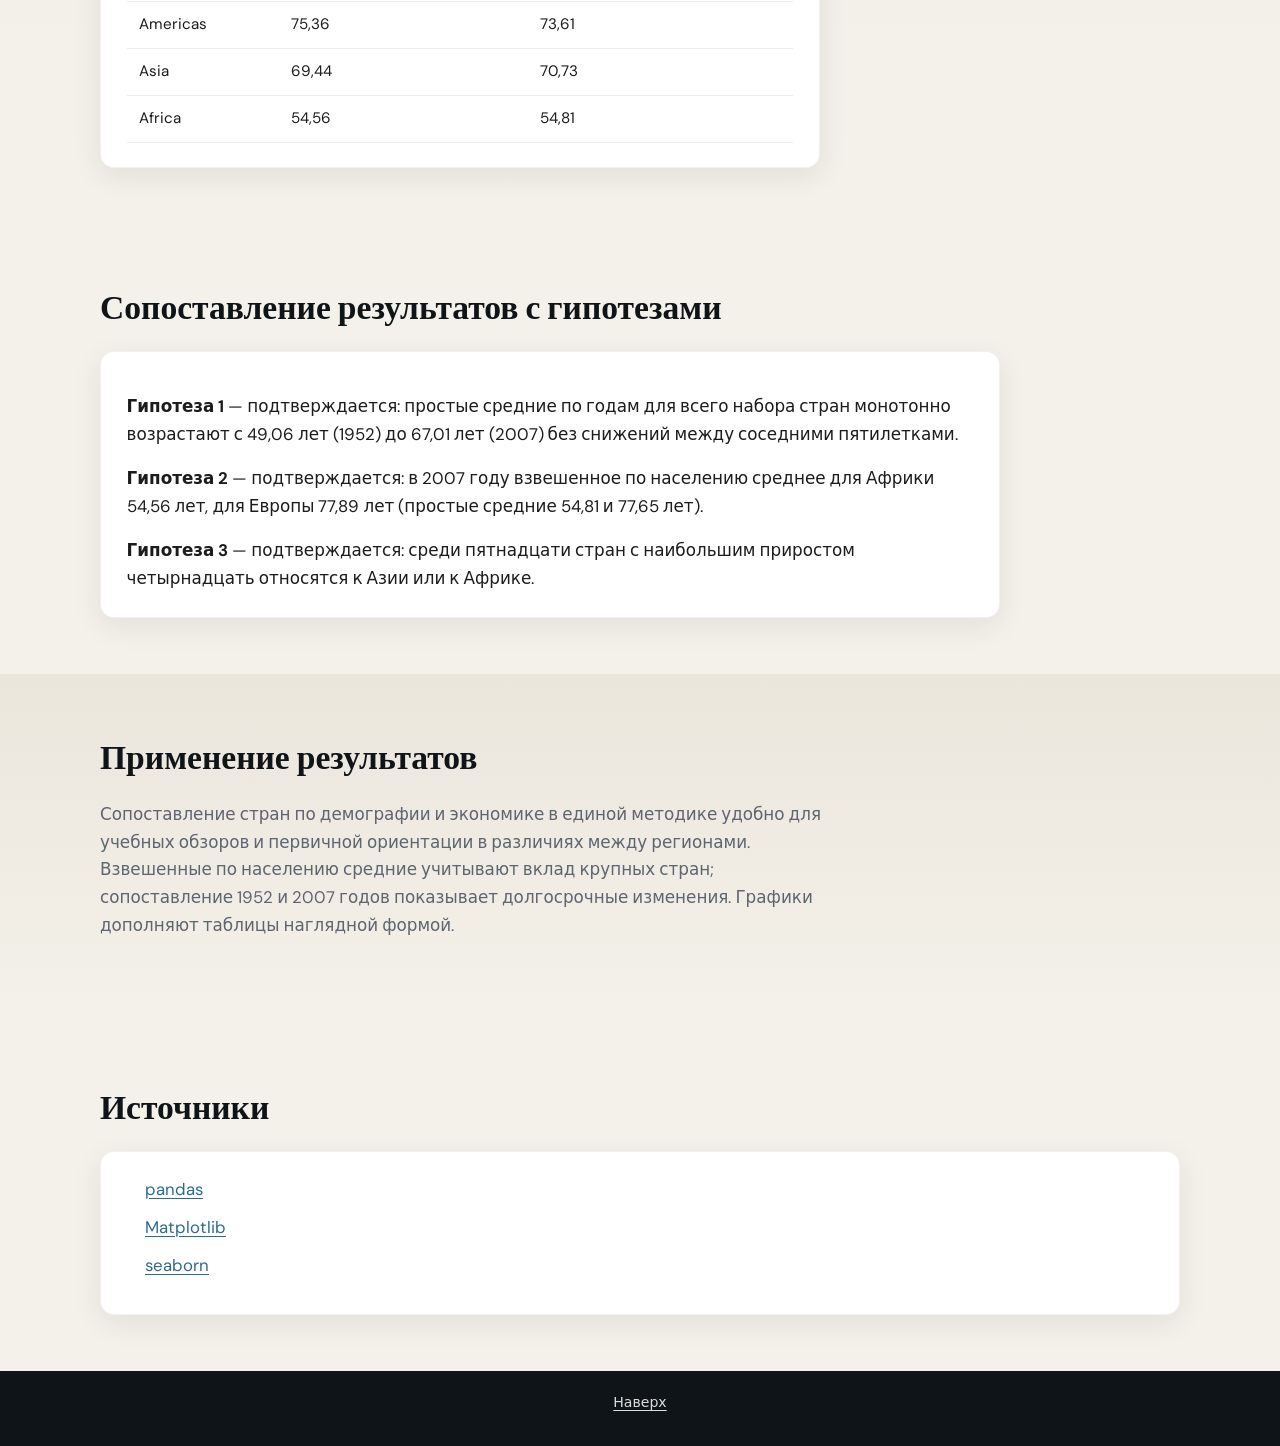
==== commit c8c7a4c8: "Update index.html" ====
--- a/index.html
+++ b/index.html
@@ -168,31 +168,31 @@
 
         <div class="graf-gallery">
           <div class="graf-item">
-            <img src="img/grafik_01.png" width="900" height="450" loading="lazy" alt="" />
+            <img src="grafik_01.png" width="900" height="450" loading="lazy" alt="" />
             <p class="graf-cap">Рисунок 1. Средняя ожидаемая продолжительность жизни по странам набора по годам.</p>
           </div>
           <div class="graf-item">
-            <img src="img/grafik_02.png" width="900" height="450" loading="lazy" alt="" />
+            <img src="grafik_02.png" width="900" height="450" loading="lazy" alt="" />
             <p class="graf-cap">Рисунок 2. Средняя продолжительность жизни и суммарное население по континентам, 2007 год.</p>
           </div>
           <div class="graf-item">
-            <img src="img/grafik_03.png" width="900" height="450" loading="lazy" alt="" />
+            <img src="grafik_03.png" width="900" height="450" loading="lazy" alt="" />
             <p class="graf-cap">Рисунок 3. Распределение продолжительности жизни по странам внутри континента, 2007 год.</p>
           </div>
           <div class="graf-item">
-            <img src="img/grafik_04.png" width="900" height="600" loading="lazy" alt="" />
+            <img src="grafik_04.png" width="900" height="600" loading="lazy" alt="" />
             <p class="graf-cap">Рисунок 4. ВВП на душу населения и продолжительность жизни по странам, 2007 год.</p>
           </div>
           <div class="graf-item">
-            <img src="img/grafik_05.png" width="900" height="450" loading="lazy" alt="" />
+            <img src="grafik_05.png" width="900" height="450" loading="lazy" alt="" />
             <p class="graf-cap">Рисунок 5. Гистограмма продолжительности жизни по странам, 2007 год.</p>
           </div>
           <div class="graf-item">
-            <img src="img/grafik_06.png" width="900" height="480" loading="lazy" alt="" />
+            <img src="grafik_06.png" width="900" height="480" loading="lazy" alt="" />
             <p class="graf-cap">Рисунок 6. Динамика продолжительности жизни в ряде крупных стран.</p>
           </div>
           <div class="graf-item" style="grid-column: 1 / -1; max-width: 920px; margin-inline: auto">
-            <img src="img/grafik_07.png" width="900" height="450" loading="lazy" alt="" />
+            <img src="grafik_07.png" width="900" height="450" loading="lazy" alt="" />
             <p class="graf-cap">Рисунок 7. Страны с наибольшим приростом продолжительности жизни между 1952 и 2007 годами.</p>
           </div>
         </div>
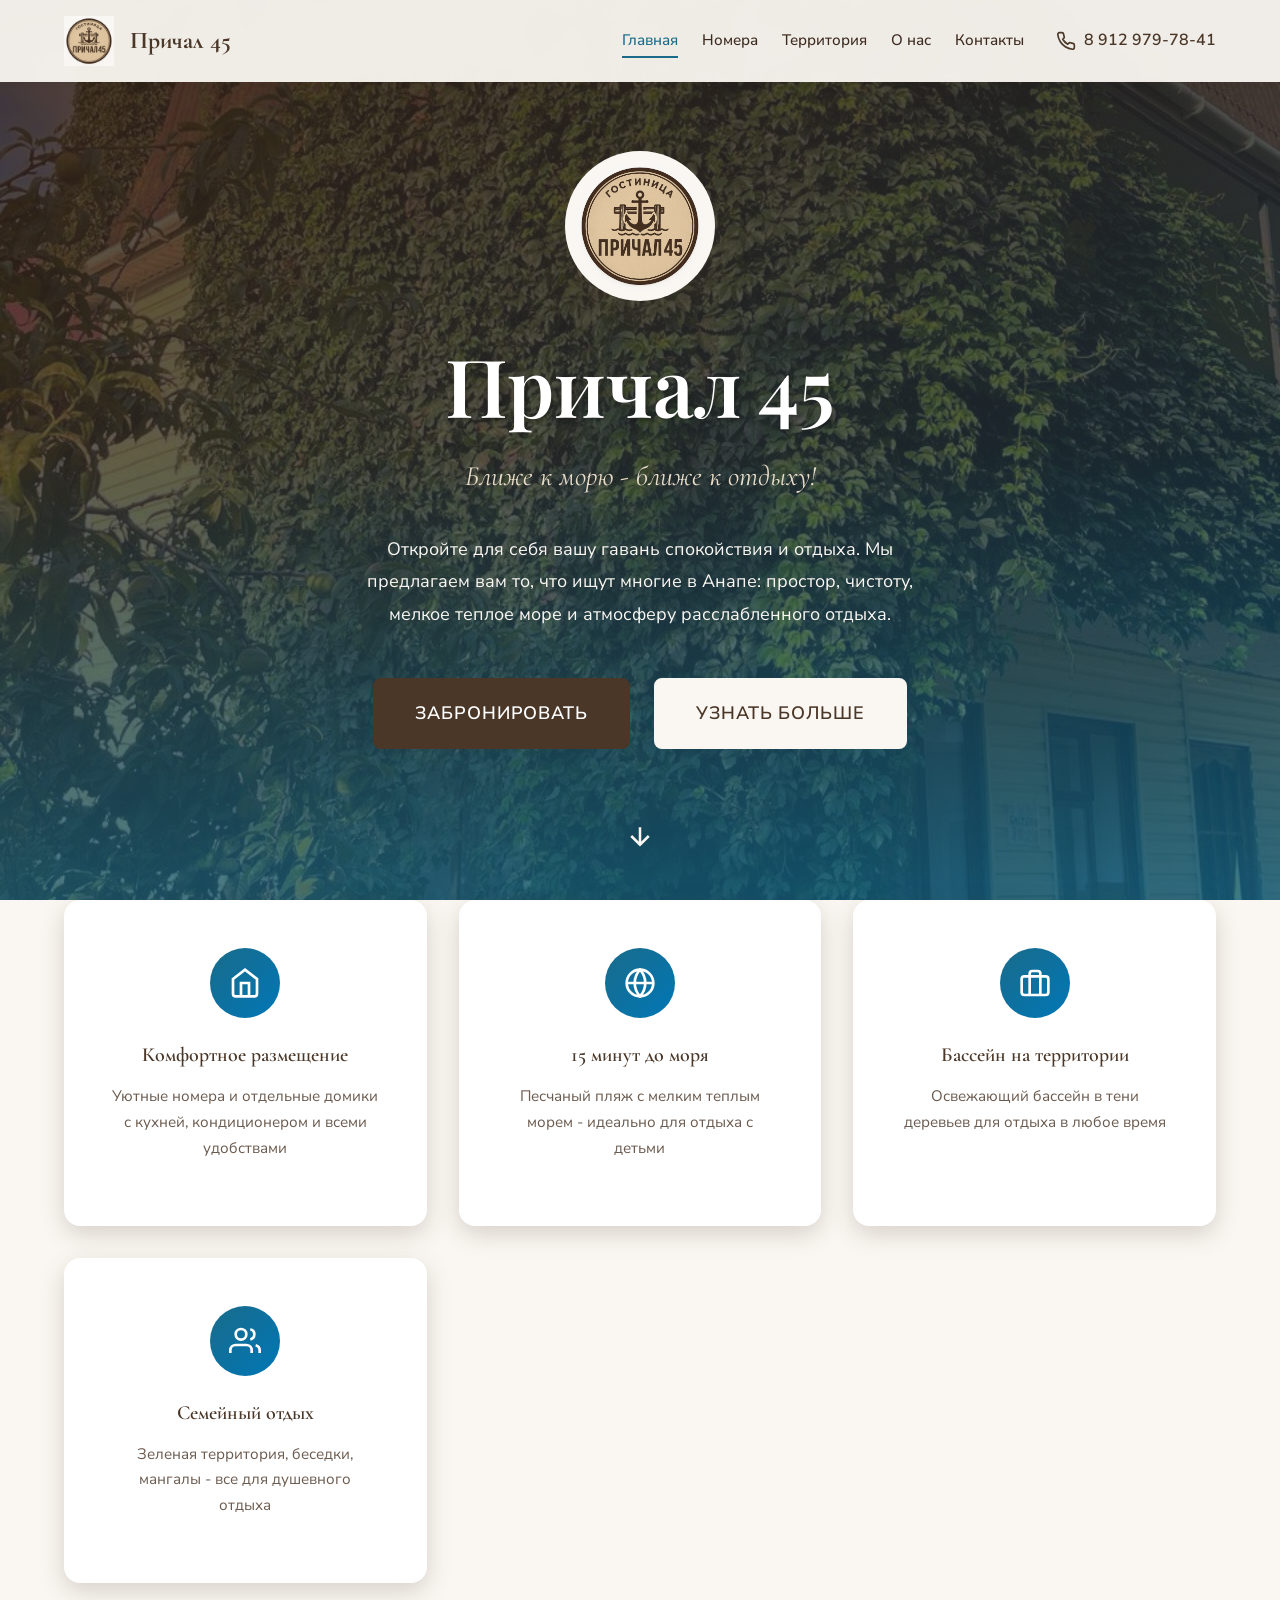
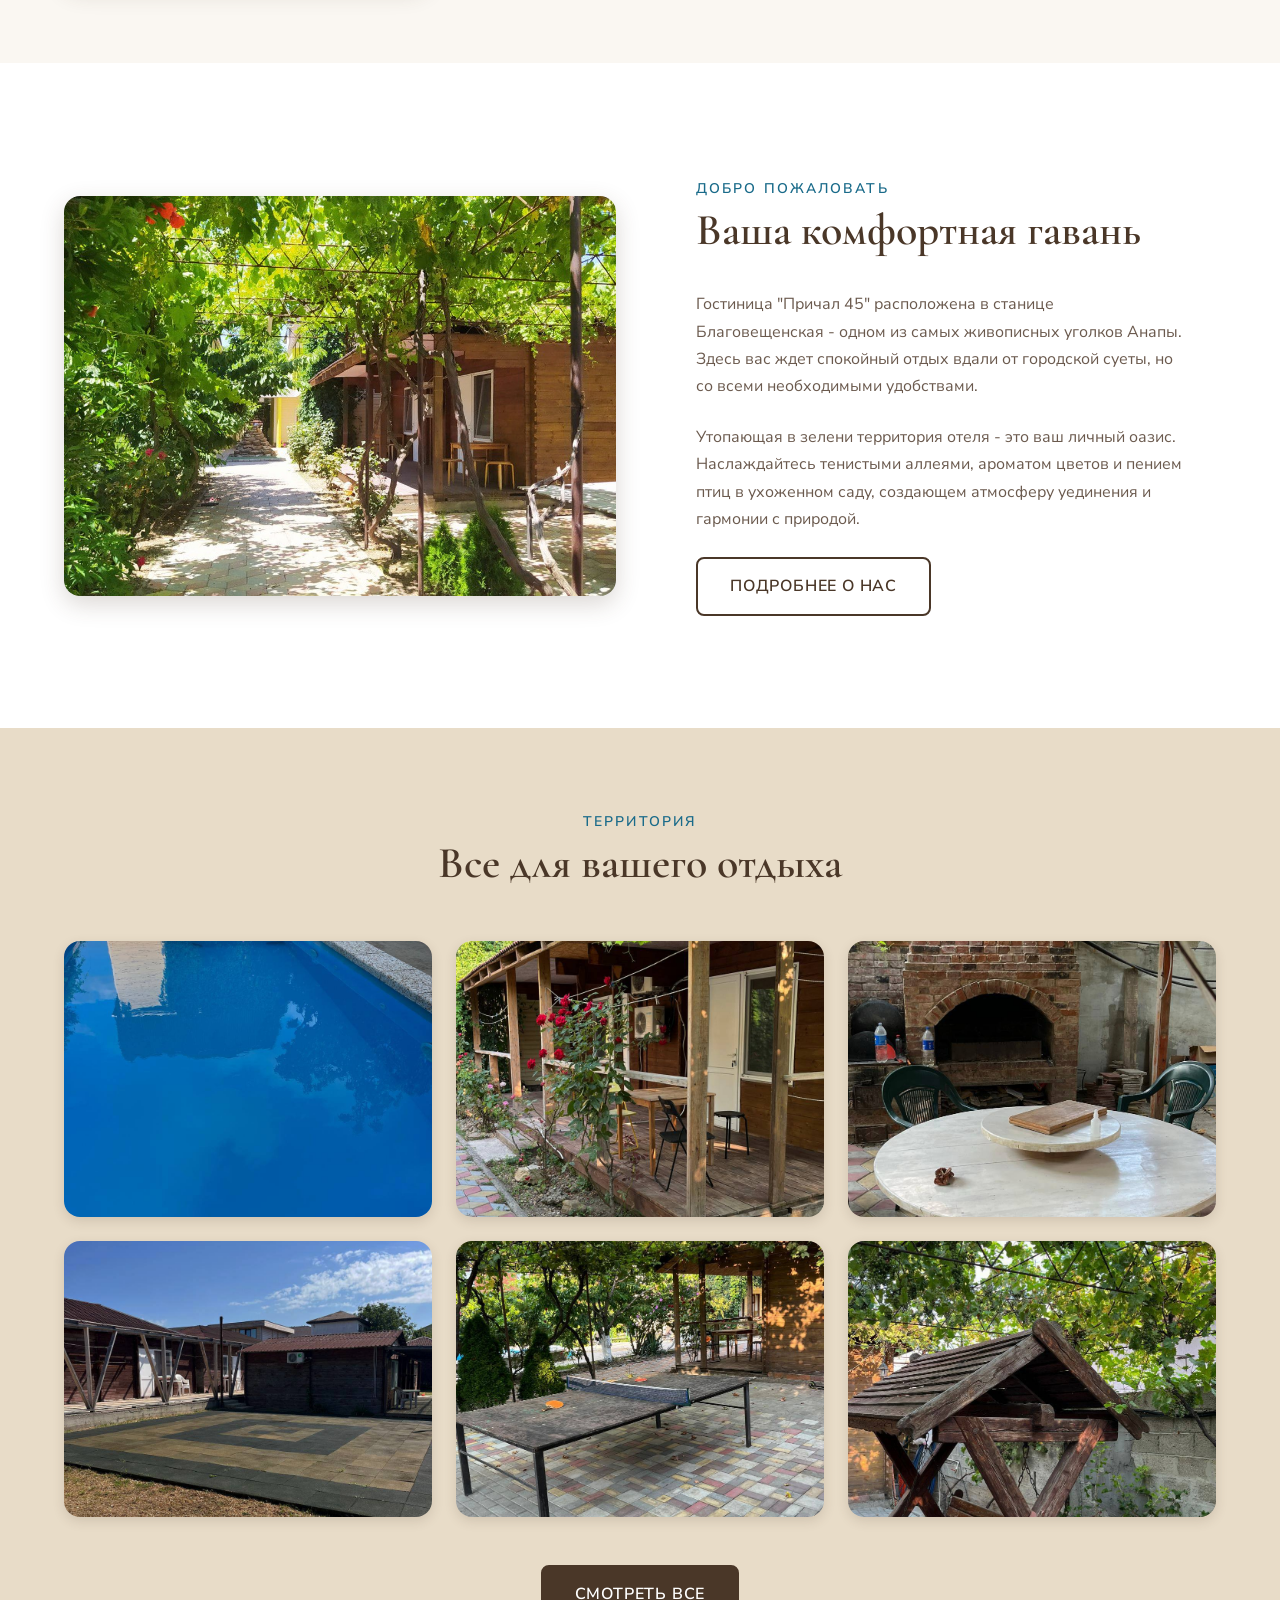
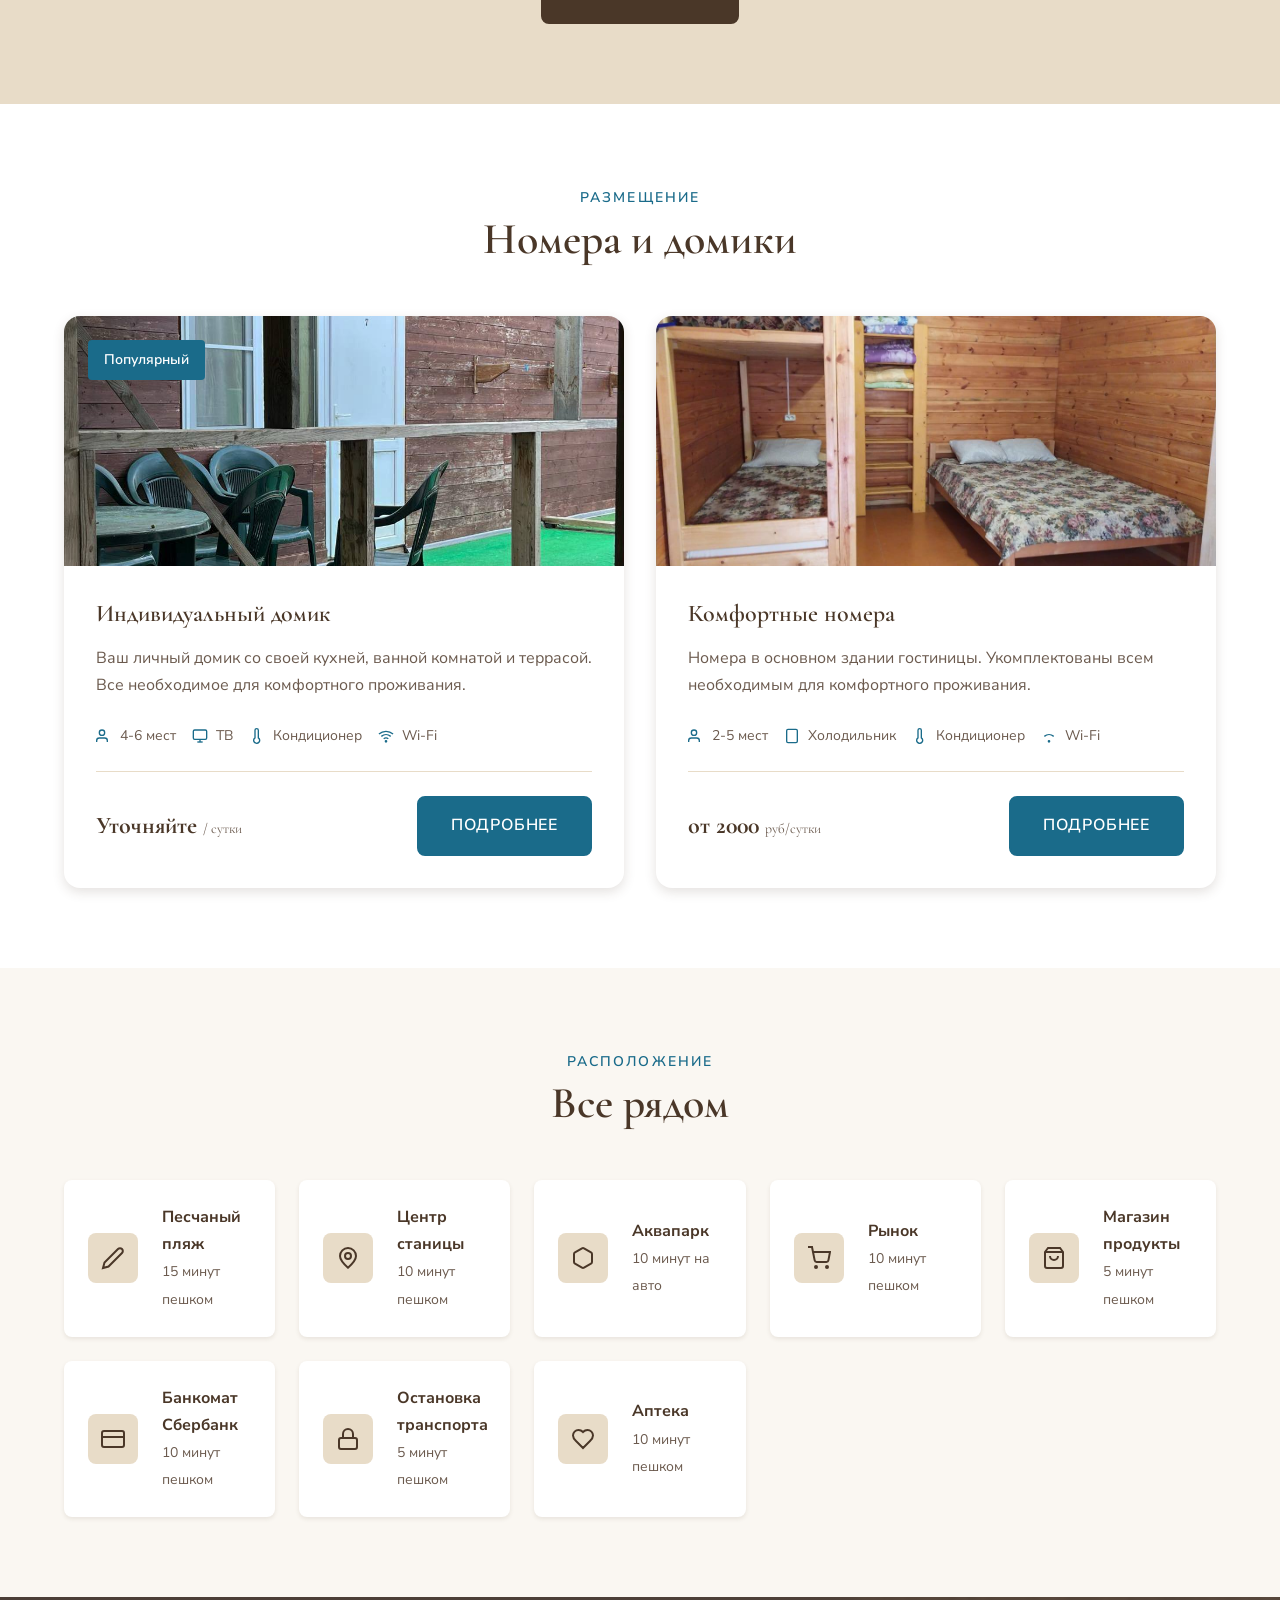
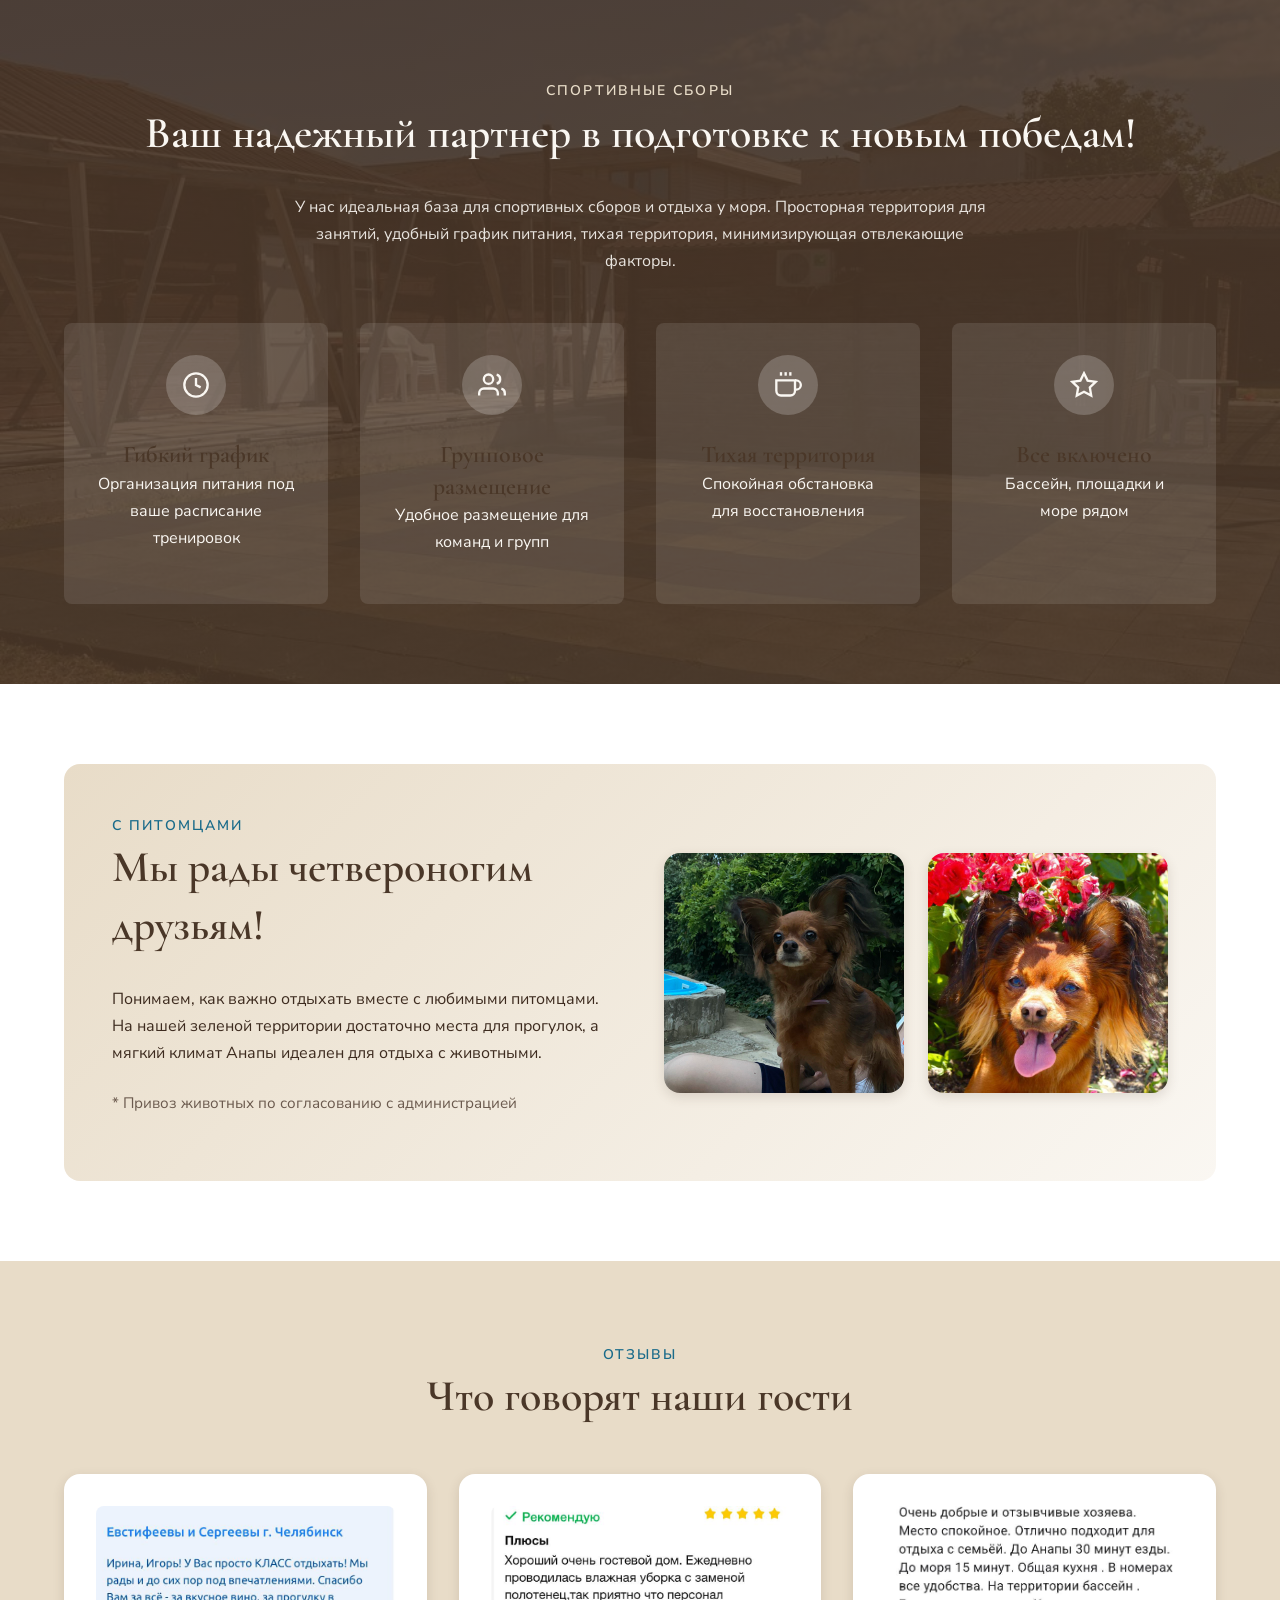
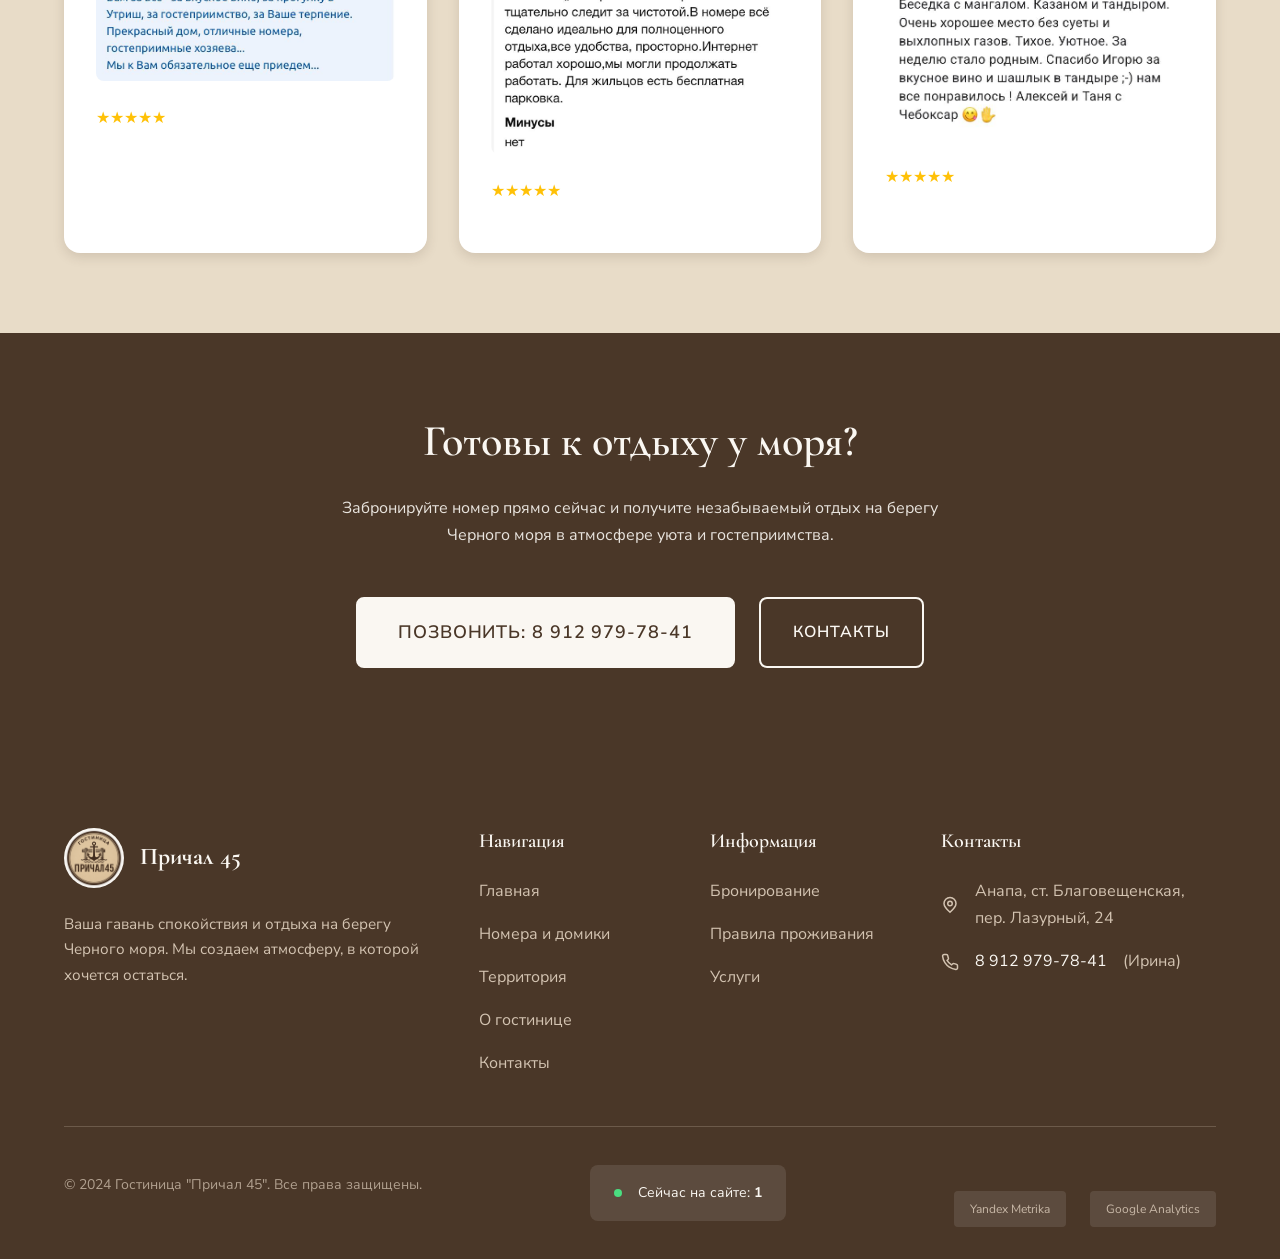
==== commit 88521eb6: "Initial commit: site for GitHub Pages Co-authored-by: Cursor <cursoragent@cursor.com>" ====
--- a/index.html
+++ b/index.html
@@ -1,265 +1,696 @@
-<!DOCTYPE html>
-<html lang="ru">
-<head>
-  <meta charset="UTF-8" />
-  <meta name="viewport" content="width=device-width, initial-scale=1" />
-  <title>Анализ показателей развития стран — Gapminder</title>
-  <link rel="preconnect" href="https://fonts.googleapis.com" />
-  <link rel="preconnect" href="https://fonts.gstatic.com" crossorigin />
-  <link href="https://fonts.googleapis.com/css2?family=DM+Sans:ital,opsz,wght@0,9..40,400;0,9..40,600;0,9..40,700;1,9..40,400&family=Fraunces:opsz,wght@9..144,500;9..144,600&display=swap" rel="stylesheet" />
-  <link rel="stylesheet" href="styles.css" />
-</head>
-<body>
-  <header class="hero" id="top">
-    <div
-      class="hero-bg"
-      style="background-image: url('https://images.unsplash.com/photo-1451187580459-43490279c0fa?auto=format&amp;fit=crop&amp;w=2000&amp;q=80')"
-      role="presentation"
-    ></div>
-    <div class="hero-inner wrap">
-      <div class="badge-row">
-        <span class="badge">Дата-аналитика</span>
-        <span class="badge">Gapminder</span>
-      </div>
-      <h1>Анализ показателей развития стран по данным Gapminder</h1>
-      <p class="lead">
-        Срез 2007 года, динамика 1952–2007, континенты и страны: демография и экономика в одном наборе данных.
-      </p>
-    </div>
-  </header>
-
-  <nav class="topnav" aria-label="Разделы страницы">
-    <div class="wrap">
-      <a href="#vvedenie">Введение</a>
-      <a href="#zadachi">Цели</a>
-      <a href="#gipotezy">Гипотезы</a>
-      <a href="#dannye">Данные</a>
-      <a href="#logika">Ход работы</a>
-      <a href="#rezultaty">Результаты</a>
-      <a href="#proverka">Проверка гипотез</a>
-      <a href="#primnenie">Применение</a>
-      <a href="#istochniki">Источники</a>
-    </div>
-  </nav>
-
-  <main>
-    <section id="vvedenie">
-      <div class="wrap">
-        <h2 class="section-title">Введение</h2>
-        <p class="section-lead">
-          Проект посвящён сопоставлению стран по показателям набора Gapminder: численность населения, ожидаемая продолжительность жизни и ВВП на душу населения в сопоставимых ценах. Ниже приведены материалы расчётов, ключевые таблицы и графики, полученные в ходе анализа.
-        </p>
-        <div class="grid-2">
-          <div class="card">
-            <h3>Материалы проекта</h3>
-            <ul class="links-list">
-              <li><a href="../проект_анализ_gapminder.ipynb">файл с кодом и аналитической запиской</a></li>
-              <li><a href="../rezultaty_gapminder_2007.xlsx">таблицы результатов</a></li>
-              <li><a href="../data_gapminder.csv">исходные данные</a></li>
-            </ul>
-          </div>
-          <div class="card">
-            <h3>Объём данных</h3>
-            <ul>
-              <li>1704 наблюдения, 142 страны, шаг по времени пять лет;</li>
-              <li>основной срез для сравнения стран — 2007 год;</li>
-              <li>для оценки изменений используется также 1952 год.</li>
-            </ul>
-          </div>
-        </div>
-      </div>
-    </section>
-
-    <section id="zadachi">
-      <div class="wrap">
-        <h2 class="section-title">Цель и содержание анализа</h2>
-        <p class="section-lead">
-          На панели Gapminder рассматривались численность населения, ожидаемая продолжительность жизни и ВВП на душу населения. Использованы описательные статистики, группировки, рейтинги и графики. Итоги сопоставляются с тремя исследовательскими гипотезами, сформулированными в аналитической записке расчётного файла проекта.
-        </p>
-        <div class="figure-strip">
-          <div>
-            <img
-              src="https://images.unsplash.com/photo-1551288049-bebda4e38f71?auto=format&amp;fit=crop&amp;w=1200&amp;q=80"
-              width="1200"
-              height="800"
-              loading="lazy"
-              alt=""
-            />
-          </div>
-          <div class="card">
-            <h3>Основные шаги</h3>
-            <ul>
-              <li>срезы за 2007 и 1952 годы и сопоставление;</li>
-              <li>агрегирование по континентам, в том числе среднее взвешенное по населению;</li>
-              <li>рейтинги стран по продолжительности жизни и по ВВП на душу населения;</li>
-              <li>динамика средних значений по годам и по выбранным странам;</li>
-              <li>визуализация и выгрузка итоговых таблиц.</li>
-            </ul>
-          </div>
-        </div>
-      </div>
-    </section>
-
-    <section id="gipotezy">
-      <div class="wrap">
-        <h2 class="section-title">Исследовательские гипотезы</h2>
-        <div class="card" style="max-width: 900px">
-          <p><strong>Гипотеза 1.</strong> Средняя по всем странам набора ожидаемая продолжительность жизни не убывает при переходе от каждого пятилетнего шага к следующему на интервале 1952–2007 годов.</p>
-          <p><strong>Гипотеза 2.</strong> На срезе 2007 года взвешенное по численности населения стран среднее значение продолжительности жизни для континента «Африка» ниже, чем для континента «Европа».</p>
-          <p style="margin-bottom: 0"><strong>Гипотеза 3.</strong> Среди пятнадцати стран с наибольшим абсолютным приростом ожидаемой продолжительности жизни между 1952 и 2007 годами не менее половины являются странами Азии или Африки.</p>
-        </div>
-      </div>
-    </section>
-
-    <section id="dannye">
-      <div class="wrap">
-        <h2 class="section-title">Данные и ссылки</h2>
-        <p class="section-lead">
-          Набор gapminderDataFiveYear.csv содержит 1704 строки: 142 страны и 12 временных точек. Для 2007 года в анализе участвуют 142 страны. Средняя продолжительность жизни по всем странам на срезе 2007 года составляет около 67,0 лет.
-        </p>
-        <div class="grid-2">
-          <div class="card">
-            <h3>Внешние источники</h3>
-            <ul class="links-list">
-              <li><a href="https://www.gapminder.org/">Gapminder</a></li>
-              <li><a href="https://raw.githubusercontent.com/plotly/datasets/master/gapminderDataFiveYear.csv">CSV (Plotly Datasets)</a></li>
-              <li><a href="https://www.kaggle.com/datasets/mamarhabtamu/gapminder-five-year-data">Kaggle</a></li>
-            </ul>
-          </div>
-          <div class="card">
-            <h3>Лидеры 2007 года по продолжительности жизни</h3>
-            <table class="results">
-              <thead>
-                <tr><th>Страна</th><th>Лет</th></tr>
-              </thead>
-              <tbody>
-                <tr><td>Japan</td><td>82,6</td></tr>
-                <tr><td>Hong Kong, China</td><td>82,2</td></tr>
-                <tr><td>Iceland</td><td>81,8</td></tr>
-              </tbody>
-            </table>
-          </div>
-        </div>
-      </div>
-    </section>
-
-    <section id="logika">
-      <div class="wrap">
-        <h2 class="section-title">Ход обработки данных</h2>
-        <p class="section-lead">
-          Данные загружаются в таблицу, отбираются нужные годы, строятся группировки и сводные показатели, затем визуализация средствами matplotlib и seaborn и запись листов в файл Excel. Порядок шагов в расчётном файле проекта соответствует приведённой схеме.
-        </p>
-        <div class="card">
-          <h3>Схема пайплайна</h3>
-          <pre class="code">загрузка CSV → проверка типов и пропусков
-срез year == 2007 и year == 1952
-группировка по continent (средние, сумма населения, взвешенное среднее lifeExp)
-рейтинги nlargest / nsmallest по lifeExp и gdpPercap
-слияние 1952 и 2007 по country → прирост продолжительности жизни
-агрегаты по year → динамика средних по годам
-графики → ExcelWriter → rezultaty_gapminder_2007.xlsx</pre>
-        </div>
-      </div>
-    </section>
-
-    <section id="rezultaty">
-      <div class="wrap">
-        <h2 class="section-title">Результаты и графики</h2>
-
-        <div class="graf-gallery">
-          <div class="graf-item">
-            <img src="grafik_01.png" width="900" height="450" loading="lazy" alt="" />
-            <p class="graf-cap">Рисунок 1. Средняя ожидаемая продолжительность жизни по странам набора по годам.</p>
-          </div>
-          <div class="graf-item">
-            <img src="grafik_02.png" width="900" height="450" loading="lazy" alt="" />
-            <p class="graf-cap">Рисунок 2. Средняя продолжительность жизни и суммарное население по континентам, 2007 год.</p>
-          </div>
-          <div class="graf-item">
-            <img src="grafik_03.png" width="900" height="450" loading="lazy" alt="" />
-            <p class="graf-cap">Рисунок 3. Распределение продолжительности жизни по странам внутри континента, 2007 год.</p>
-          </div>
-          <div class="graf-item">
-            <img src="grafik_04.png" width="900" height="600" loading="lazy" alt="" />
-            <p class="graf-cap">Рисунок 4. ВВП на душу населения и продолжительность жизни по странам, 2007 год.</p>
-          </div>
-          <div class="graf-item">
-            <img src="grafik_05.png" width="900" height="450" loading="lazy" alt="" />
-            <p class="graf-cap">Рисунок 5. Гистограмма продолжительности жизни по странам, 2007 год.</p>
-          </div>
-          <div class="graf-item">
-            <img src="grafik_06.png" width="900" height="480" loading="lazy" alt="" />
-            <p class="graf-cap">Рисунок 6. Динамика продолжительности жизни в ряде крупных стран.</p>
-          </div>
-          <div class="graf-item" style="grid-column: 1 / -1; max-width: 920px; margin-inline: auto">
-            <img src="grafik_07.png" width="900" height="450" loading="lazy" alt="" />
-            <p class="graf-cap">Рисунок 7. Страны с наибольшим приростом продолжительности жизни между 1952 и 2007 годами.</p>
-          </div>
-        </div>
-
-        <h3 class="section-title" style="font-size: 1.35rem; margin-top: 2.5rem">Сводка по континентам, 2007 год</h3>
-        <p class="section-lead" style="margin-bottom: 0.5rem">
-          Средняя продолжительность жизни, взвешенная по численности населения стран континента.
-        </p>
-        <div class="card" style="max-width: 720px">
-          <table class="results">
-            <thead>
-              <tr>
-                <th>Континент</th>
-                <th>Взвеш. среднее, лет</th>
-                <th>Простое среднее, лет</th>
-              </tr>
-            </thead>
-            <tbody>
-              <tr><td>Oceania</td><td>81,06</td><td>80,72</td></tr>
-              <tr><td>Europe</td><td>77,89</td><td>77,65</td></tr>
-              <tr><td>Americas</td><td>75,36</td><td>73,61</td></tr>
-              <tr><td>Asia</td><td>69,44</td><td>70,73</td></tr>
-              <tr><td>Africa</td><td>54,56</td><td>54,81</td></tr>
-            </tbody>
-          </table>
-        </div>
-      </div>
-    </section>
-
-    <section id="proverka">
-      <div class="wrap">
-        <h2 class="section-title">Сопоставление результатов с гипотезами</h2>
-        <div class="card" style="max-width: 900px">
-          <p><strong>Гипотеза 1</strong> — подтверждается: простые средние по годам для всего набора стран монотонно возрастают с 49,06 лет (1952) до 67,01 лет (2007) без снижений между соседними пятилетками.</p>
-          <p><strong>Гипотеза 2</strong> — подтверждается: в 2007 году взвешенное по населению среднее для Африки 54,56 лет, для Европы 77,89 лет (простые средние 54,81 и 77,65 лет).</p>
-          <p style="margin-bottom: 0"><strong>Гипотеза 3</strong> — подтверждается: среди пятнадцати стран с наибольшим приростом четырнадцать относятся к Азии или к Африке.</p>
-        </div>
-      </div>
-    </section>
-
-    <section id="primnenie">
-      <div class="wrap">
-        <h2 class="section-title">Применение результатов</h2>
-        <p class="section-lead">
-          Сопоставление стран по демографии и экономике в единой методике удобно для учебных обзоров и первичной ориентации в различиях между регионами. Взвешенные по населению средние учитывают вклад крупных стран; сопоставление 1952 и 2007 годов показывает долгосрочные изменения. Графики дополняют таблицы наглядной формой.
-        </p>
-      </div>
-    </section>
-
-    <section id="istochniki">
-      <div class="wrap">
-        <h2 class="section-title">Источники</h2>
-        <div class="card">
-          <ul class="links-list">
-            <li><a href="https://pandas.pydata.org/docs/">pandas</a></li>
-            <li><a href="https://matplotlib.org/stable/users/index.html">Matplotlib</a></li>
-            <li><a href="https://seaborn.pydata.org/">seaborn</a></li>
-          </ul>
-        </div>
-      </div>
-    </section>
-  </main>
-
-  <footer class="site">
-    <div class="wrap">
-      <a href="#top">Наверх</a>
-    </div>
-  </footer>
-</body>
-</html>
+<!DOCTYPE html>
+<html lang="ru">
+<head>
+    <meta charset="UTF-8">
+    <meta name="viewport" content="width=device-width, initial-scale=1.0">
+    <meta http-equiv="X-UA-Compatible" content="IE=edge">
+    
+    <!-- SEO Meta Tags -->
+    <title>Причал 45 - Гостиница в Анапе | Отдых у моря в станице Благовещенская</title>
+    <meta name="description" content="Гостиница Причал 45 в станице Благовещенская, Анапа. Комфортные номера и домики у моря. Бассейн, мангальная зона, спортивные площадки. Бронирование: 89129797841">
+    <meta name="keywords" content="гостиница анапа, отдых у моря, благовещенская, причал 45, номера у моря, домики анапа, бассейн, отдых с детьми, пляж, черное море">
+    <meta name="author" content="Причал 45">
+    <meta name="robots" content="index, follow">
+    
+    <!-- Open Graph -->
+    <meta property="og:title" content="Причал 45 - Гостиница в Анапе">
+    <meta property="og:description" content="Ваша гавань спокойствия и отдыха у Черного моря. Комфортные номера, бассейн, мангальная зона.">
+    <meta property="og:image" content="photos/Вход в гостиницу.jpg">
+    <meta property="og:url" content="https://prichal45.ru">
+    <meta property="og:type" content="website">
+    
+    <!-- Favicon -->
+    <link rel="icon" type="image/png" href="photos/Эмблема Причал45.png">
+    
+    <!-- Fonts -->
+    <link rel="preconnect" href="https://fonts.googleapis.com">
+    <link rel="preconnect" href="https://fonts.gstatic.com" crossorigin>
+    <link href="https://fonts.googleapis.com/css2?family=Cormorant+Garamond:ital,wght@0,400;0,600;0,700;1,400&family=Nunito+Sans:wght@400;500;600;700&family=Playfair+Display:wght@700&display=swap" rel="stylesheet">
+    
+    <!-- Styles -->
+    <link rel="stylesheet" href="styles.css">
+    
+    <!-- Yandex.Metrika counter -->
+    <script type="text/javascript">
+       (function(m,e,t,r,i,k,a){m[i]=m[i]||function(){(m[i].a=m[i].a||[]).push(arguments)};
+       m[i].l=1*new Date();
+       for (var j = 0; j < document.scripts.length; j++) {if (document.scripts[j].src === r) { return; }}
+       k=e.createElement(t),a=e.getElementsByTagName(t)[0],k.async=1,k.src=r,a.parentNode.insertBefore(k,a)})
+       (window, document, "script", "https://mc.yandex.ru/metrika/tag.js", "ym");
+       ym(00000000, "init", { clickmap:true, trackLinks:true, accurateTrackBounce:true });
+    </script>
+    <noscript><div><img src="https://mc.yandex.ru/watch/00000000" style="position:absolute; left:-9999px;" alt="" /></div></noscript>
+    <!-- /Yandex.Metrika counter -->
+    
+    <!-- Google tag (gtag.js) -->
+    <script async src="https://www.googletagmanager.com/gtag/js?id=G-XXXXXXXXXX"></script>
+    <script>
+      window.dataLayer = window.dataLayer || [];
+      function gtag(){dataLayer.push(arguments);}
+      gtag('js', new Date());
+      gtag('config', 'G-XXXXXXXXXX');
+    </script>
+</head>
+<body class="no-select">
+    <!-- Header -->
+    <header class="header" id="header">
+        <div class="header__inner">
+            <a href="index.html" class="header__logo">
+                <img src="photos/Эмблема Причал45.png" alt="Причал 45">
+                <span class="header__logo-text">Причал 45</span>
+            </a>
+            
+            <nav class="nav">
+                <ul class="nav__list" id="navList">
+                    <li><a href="index.html" class="nav__link active">Главная</a></li>
+                    <li><a href="rooms.html" class="nav__link">Номера</a></li>
+                    <li><a href="territory.html" class="nav__link">Территория</a></li>
+                    <li><a href="about.html" class="nav__link">О нас</a></li>
+                    <li><a href="contacts.html" class="nav__link">Контакты</a></li>
+                </ul>
+                
+                <a href="tel:+79129797841" class="nav__phone">
+                    <svg xmlns="http://www.w3.org/2000/svg" viewBox="0 0 24 24" fill="none" stroke="currentColor" stroke-width="2" stroke-linecap="round" stroke-linejoin="round">
+                        <path d="M22 16.92v3a2 2 0 0 1-2.18 2 19.79 19.79 0 0 1-8.63-3.07 19.5 19.5 0 0 1-6-6 19.79 19.79 0 0 1-3.07-8.67A2 2 0 0 1 4.11 2h3a2 2 0 0 1 2 1.72 12.84 12.84 0 0 0 .7 2.81 2 2 0 0 1-.45 2.11L8.09 9.91a16 16 0 0 0 6 6l1.27-1.27a2 2 0 0 1 2.11-.45 12.84 12.84 0 0 0 2.81.7A2 2 0 0 1 22 16.92z"/>
+                    </svg>
+                    8 912 979-78-41
+                </a>
+                
+                <button class="nav__toggle" id="navToggle" aria-label="Меню">
+                    <span></span>
+                    <span></span>
+                    <span></span>
+                </button>
+            </nav>
+        </div>
+    </header>
+
+    <!-- Hero Section -->
+    <section class="hero" id="hero">
+        <img src="photos/Дом с зеленью.jpg" alt="Гостиница Причал 45" class="hero__bg">
+        <div class="hero__overlay"></div>
+        
+        <div class="hero__content">
+            <img src="photos/Эмблема Причал45.png" alt="Логотип Причал 45" class="hero__logo">
+            <h1 class="hero__title">Причал 45</h1>
+            <p class="hero__tagline">Ближе к морю - ближе к отдыху!</p>
+            <p class="hero__description">
+                Откройте для себя вашу гавань спокойствия и отдыха. Мы предлагаем вам то, 
+                что ищут многие в Анапе: простор, чистоту, мелкое теплое море 
+                и атмосферу расслабленного отдыха.
+            </p>
+            <div class="hero__buttons">
+                <a href="rooms.html" class="btn btn--primary btn--large">Забронировать</a>
+                <a href="territory.html" class="btn btn--light btn--large">Узнать больше</a>
+            </div>
+        </div>
+        
+        <div class="hero__scroll">
+            <svg width="30" height="30" viewBox="0 0 24 24" fill="none" stroke="currentColor" stroke-width="2">
+                <path d="M12 5v14M19 12l-7 7-7-7"/>
+            </svg>
+        </div>
+    </section>
+
+    <!-- Features Section -->
+    <section class="section section--cream">
+        <div class="container">
+            <div class="features">
+                <div class="feature-card fade-in stagger-1">
+                    <div class="feature-card__icon">
+                        <svg xmlns="http://www.w3.org/2000/svg" viewBox="0 0 24 24" fill="none" stroke="currentColor" stroke-width="2">
+                            <path d="M3 9l9-7 9 7v11a2 2 0 0 1-2 2H5a2 2 0 0 1-2-2z"/>
+                            <polyline points="9 22 9 12 15 12 15 22"/>
+                        </svg>
+                    </div>
+                    <h3 class="feature-card__title">Комфортное размещение</h3>
+                    <p class="feature-card__text">Уютные номера и отдельные домики с кухней, кондиционером и всеми удобствами</p>
+                </div>
+                
+                <div class="feature-card fade-in stagger-2">
+                    <div class="feature-card__icon">
+                        <svg xmlns="http://www.w3.org/2000/svg" viewBox="0 0 24 24" fill="none" stroke="currentColor" stroke-width="2">
+                            <circle cx="12" cy="12" r="10"/>
+                            <path d="M2 12h20M12 2a15.3 15.3 0 0 1 4 10 15.3 15.3 0 0 1-4 10 15.3 15.3 0 0 1-4-10 15.3 15.3 0 0 1 4-10z"/>
+                        </svg>
+                    </div>
+                    <h3 class="feature-card__title">15 минут до моря</h3>
+                    <p class="feature-card__text">Песчаный пляж с мелким теплым морем - идеально для отдыха с детьми</p>
+                </div>
+                
+                <div class="feature-card fade-in stagger-3">
+                    <div class="feature-card__icon">
+                        <svg xmlns="http://www.w3.org/2000/svg" viewBox="0 0 24 24" fill="none" stroke="currentColor" stroke-width="2">
+                            <rect x="2" y="7" width="20" height="14" rx="2" ry="2"/>
+                            <path d="M16 21V5a2 2 0 0 0-2-2h-4a2 2 0 0 0-2 2v16"/>
+                        </svg>
+                    </div>
+                    <h3 class="feature-card__title">Бассейн на территории</h3>
+                    <p class="feature-card__text">Освежающий бассейн в тени деревьев для отдыха в любое время</p>
+                </div>
+                
+                <div class="feature-card fade-in stagger-4">
+                    <div class="feature-card__icon">
+                        <svg xmlns="http://www.w3.org/2000/svg" viewBox="0 0 24 24" fill="none" stroke="currentColor" stroke-width="2">
+                            <path d="M17 21v-2a4 4 0 0 0-4-4H5a4 4 0 0 0-4 4v2"/>
+                            <circle cx="9" cy="7" r="4"/>
+                            <path d="M23 21v-2a4 4 0 0 0-3-3.87M16 3.13a4 4 0 0 1 0 7.75"/>
+                        </svg>
+                    </div>
+                    <h3 class="feature-card__title">Семейный отдых</h3>
+                    <p class="feature-card__text">Зеленая территория, беседки, мангалы - все для душевного отдыха</p>
+                </div>
+            </div>
+        </div>
+    </section>
+
+    <!-- About Section -->
+    <section class="section section--white">
+        <div class="container">
+            <div class="about-grid">
+                <div class="about__image fade-in-left">
+                    <img src="photos/Вход в гостиницу.jpg" alt="Вход в гостиницу Причал 45">
+                </div>
+                <div class="about__content fade-in-right">
+                    <span class="section__subtitle">Добро пожаловать</span>
+                    <h2 class="section__title">Ваша комфортная гавань</h2>
+                    <p class="about__text">
+                        Гостиница "Причал 45" расположена в станице Благовещенская - 
+                        одном из самых живописных уголков Анапы. Здесь вас ждет 
+                        спокойный отдых вдали от городской суеты, но со всеми 
+                        необходимыми удобствами.
+                    </p>
+                    <p class="about__text">
+                        Утопающая в зелени территория отеля - это ваш личный оазис. 
+                        Наслаждайтесь тенистыми аллеями, ароматом цветов и пением птиц 
+                        в ухоженном саду, создающем атмосферу уединения и гармонии с природой.
+                    </p>
+                    <a href="about.html" class="btn btn--secondary">Подробнее о нас</a>
+                </div>
+            </div>
+        </div>
+    </section>
+
+    <!-- Territory Preview -->
+    <section class="section section--sand">
+        <div class="container">
+            <div class="text-center mb-4">
+                <span class="section__subtitle">Территория</span>
+                <h2 class="section__title">Все для вашего отдыха</h2>
+            </div>
+            
+            <div class="gallery-grid">
+                <div class="gallery-item fade-in stagger-1">
+                    <img src="photos/Бассейн.jpg" alt="Бассейн">
+                    <div class="gallery-item__overlay">
+                        <h4 class="gallery-item__title">Бассейн</h4>
+                        <p>Освежитесь в нашем бассейне</p>
+                    </div>
+                </div>
+                
+                <div class="gallery-item fade-in stagger-2">
+                    <img src="photos/Беседка 1.jpg" alt="Беседки">
+                    <div class="gallery-item__overlay">
+                        <h4 class="gallery-item__title">Беседки</h4>
+                        <p>Уютные зоны для отдыха</p>
+                    </div>
+                </div>
+                
+                <div class="gallery-item fade-in stagger-3">
+                    <img src="photos/мангал.jpg" alt="Мангальная зона">
+                    <div class="gallery-item__overlay">
+                        <h4 class="gallery-item__title">Мангальная зона</h4>
+                        <p>Готовьте шашлык под звездами</p>
+                    </div>
+                </div>
+                
+                <div class="gallery-item fade-in stagger-4">
+                    <img src="photos/Спорт площадка.jpg" alt="Спортивная площадка">
+                    <div class="gallery-item__overlay">
+                        <h4 class="gallery-item__title">Спортплощадка</h4>
+                        <p>Активный отдых для всех</p>
+                    </div>
+                </div>
+                
+                <div class="gallery-item fade-in stagger-1">
+                    <img src="photos/Теннис.jpg" alt="Настольный теннис">
+                    <div class="gallery-item__overlay">
+                        <h4 class="gallery-item__title">Настольный теннис</h4>
+                        <p>Устройте турнир с друзьями</p>
+                    </div>
+                </div>
+                
+                <div class="gallery-item fade-in stagger-2">
+                    <img src="photos/Качель.jpg" alt="Качели">
+                    <div class="gallery-item__overlay">
+                        <h4 class="gallery-item__title">Зона отдыха</h4>
+                        <p>Расслабьтесь на качелях</p>
+                    </div>
+                </div>
+            </div>
+            
+            <div class="text-center" style="margin-top: var(--spacing-xl);">
+                <a href="territory.html" class="btn btn--primary">Смотреть все</a>
+            </div>
+        </div>
+    </section>
+
+    <!-- Rooms Preview -->
+    <section class="section section--white">
+        <div class="container">
+            <div class="text-center mb-4">
+                <span class="section__subtitle">Размещение</span>
+                <h2 class="section__title">Номера и домики</h2>
+            </div>
+            
+            <div class="rooms-grid">
+                <div class="room-card fade-in">
+                    <div class="room-card__image">
+                        <img src="photos/домик снаружи.jpg" alt="Индивидуальный домик">
+                        <span class="room-card__badge">Популярный</span>
+                    </div>
+                    <div class="room-card__content">
+                        <h3 class="room-card__title">Индивидуальный домик</h3>
+                        <p class="room-card__description">
+                            Ваш личный домик со своей кухней, ванной комнатой и террасой. 
+                            Все необходимое для комфортного проживания.
+                        </p>
+                        <div class="room-card__amenities">
+                            <span class="room-card__amenity">
+                                <svg viewBox="0 0 24 24" fill="none" stroke="currentColor" stroke-width="2">
+                                    <path d="M17 21v-2a4 4 0 0 0-4-4H5a4 4 0 0 0-4 4v2"/>
+                                    <circle cx="9" cy="7" r="4"/>
+                                </svg>
+                                4-6 мест
+                            </span>
+                            <span class="room-card__amenity">
+                                <svg viewBox="0 0 24 24" fill="none" stroke="currentColor" stroke-width="2">
+                                    <rect x="2" y="3" width="20" height="14" rx="2" ry="2"/>
+                                    <line x1="8" y1="21" x2="16" y2="21"/>
+                                    <line x1="12" y1="17" x2="12" y2="21"/>
+                                </svg>
+                                ТВ
+                            </span>
+                            <span class="room-card__amenity">
+                                <svg viewBox="0 0 24 24" fill="none" stroke="currentColor" stroke-width="2">
+                                    <path d="M14 14.76V3.5a2.5 2.5 0 0 0-5 0v11.26a4.5 4.5 0 1 0 5 0z"/>
+                                </svg>
+                                Кондиционер
+                            </span>
+                            <span class="room-card__amenity">
+                                <svg viewBox="0 0 24 24" fill="none" stroke="currentColor" stroke-width="2">
+                                    <path d="M5 12.55a11 11 0 0 1 14.08 0"/>
+                                    <path d="M1.42 9a16 16 0 0 1 21.16 0"/>
+                                    <path d="M8.53 16.11a6 6 0 0 1 6.95 0"/>
+                                    <circle cx="12" cy="20" r="1"/>
+                                </svg>
+                                Wi-Fi
+                            </span>
+                        </div>
+                        <div class="room-card__footer">
+                            <span class="room-card__price">Уточняйте <span>/ сутки</span></span>
+                            <a href="rooms.html" class="btn btn--accent">Подробнее</a>
+                        </div>
+                    </div>
+                </div>
+                
+                <div class="room-card fade-in">
+                    <div class="room-card__image">
+                        <img src="photos/вн домик 1.jpg" alt="Комфортный номер">
+                    </div>
+                    <div class="room-card__content">
+                        <h3 class="room-card__title">Комфортные номера</h3>
+                        <p class="room-card__description">
+                            Номера в основном здании гостиницы. Укомплектованы всем 
+                            необходимым для комфортного проживания.
+                        </p>
+                        <div class="room-card__amenities">
+                            <span class="room-card__amenity">
+                                <svg viewBox="0 0 24 24" fill="none" stroke="currentColor" stroke-width="2">
+                                    <path d="M17 21v-2a4 4 0 0 0-4-4H5a4 4 0 0 0-4 4v2"/>
+                                    <circle cx="9" cy="7" r="4"/>
+                                </svg>
+                                2-5 мест
+                            </span>
+                            <span class="room-card__amenity">
+                                <svg viewBox="0 0 24 24" fill="none" stroke="currentColor" stroke-width="2">
+                                    <rect x="4" y="2" width="16" height="20" rx="2" ry="2"/>
+                                    <line x1="12" y1="18" x2="12.01" y2="18"/>
+                                </svg>
+                                Холодильник
+                            </span>
+                            <span class="room-card__amenity">
+                                <svg viewBox="0 0 24 24" fill="none" stroke="currentColor" stroke-width="2">
+                                    <path d="M14 14.76V3.5a2.5 2.5 0 0 0-5 0v11.26a4.5 4.5 0 1 0 5 0z"/>
+                                </svg>
+                                Кондиционер
+                            </span>
+                            <span class="room-card__amenity">
+                                <svg viewBox="0 0 24 24" fill="none" stroke="currentColor" stroke-width="2">
+                                    <path d="M5 12.55a11 11 0 0 1 14.08 0"/>
+                                    <circle cx="12" cy="20" r="1"/>
+                                </svg>
+                                Wi-Fi
+                            </span>
+                        </div>
+                        <div class="room-card__footer">
+                            <span class="room-card__price">от 2000 <span>руб/сутки</span></span>
+                            <a href="rooms.html" class="btn btn--accent">Подробнее</a>
+                        </div>
+                    </div>
+                </div>
+            </div>
+        </div>
+    </section>
+
+    <!-- Distances Section -->
+    <section class="section section--cream">
+        <div class="container">
+            <div class="text-center mb-4">
+                <span class="section__subtitle">Расположение</span>
+                <h2 class="section__title">Все рядом</h2>
+            </div>
+            
+            <div class="distances-grid">
+                <div class="distance-item fade-in">
+                    <div class="distance-item__icon">
+                        <svg viewBox="0 0 24 24" fill="none" stroke="currentColor" stroke-width="2">
+                            <path d="M17 3a2.828 2.828 0 1 1 4 4L7.5 20.5 2 22l1.5-5.5L17 3z"/>
+                        </svg>
+                    </div>
+                    <div class="distance-item__text">
+                        <strong>Песчаный пляж</strong>
+                        <span>15 минут пешком</span>
+                    </div>
+                </div>
+                
+                <div class="distance-item fade-in">
+                    <div class="distance-item__icon">
+                        <svg viewBox="0 0 24 24" fill="none" stroke="currentColor" stroke-width="2">
+                            <circle cx="12" cy="10" r="3"/>
+                            <path d="M12 21.7C17.3 17 20 13 20 10a8 8 0 1 0-16 0c0 3 2.7 7 8 11.7z"/>
+                        </svg>
+                    </div>
+                    <div class="distance-item__text">
+                        <strong>Центр станицы</strong>
+                        <span>10 минут пешком</span>
+                    </div>
+                </div>
+                
+                <div class="distance-item fade-in">
+                    <div class="distance-item__icon">
+                        <svg viewBox="0 0 24 24" fill="none" stroke="currentColor" stroke-width="2">
+                            <path d="M21 16V8a2 2 0 0 0-1-1.73l-7-4a2 2 0 0 0-2 0l-7 4A2 2 0 0 0 3 8v8a2 2 0 0 0 1 1.73l7 4a2 2 0 0 0 2 0l7-4A2 2 0 0 0 21 16z"/>
+                        </svg>
+                    </div>
+                    <div class="distance-item__text">
+                        <strong>Аквапарк</strong>
+                        <span>10 минут на авто</span>
+                    </div>
+                </div>
+                
+                <div class="distance-item fade-in">
+                    <div class="distance-item__icon">
+                        <svg viewBox="0 0 24 24" fill="none" stroke="currentColor" stroke-width="2">
+                            <circle cx="9" cy="21" r="1"/>
+                            <circle cx="20" cy="21" r="1"/>
+                            <path d="M1 1h4l2.68 13.39a2 2 0 0 0 2 1.61h9.72a2 2 0 0 0 2-1.61L23 6H6"/>
+                        </svg>
+                    </div>
+                    <div class="distance-item__text">
+                        <strong>Рынок</strong>
+                        <span>10 минут пешком</span>
+                    </div>
+                </div>
+                
+                <div class="distance-item fade-in">
+                    <div class="distance-item__icon">
+                        <svg viewBox="0 0 24 24" fill="none" stroke="currentColor" stroke-width="2">
+                            <path d="M6 2L3 6v14a2 2 0 0 0 2 2h14a2 2 0 0 0 2-2V6l-3-4z"/>
+                            <line x1="3" y1="6" x2="21" y2="6"/>
+                            <path d="M16 10a4 4 0 0 1-8 0"/>
+                        </svg>
+                    </div>
+                    <div class="distance-item__text">
+                        <strong>Магазин продукты</strong>
+                        <span>5 минут пешком</span>
+                    </div>
+                </div>
+                
+                <div class="distance-item fade-in">
+                    <div class="distance-item__icon">
+                        <svg viewBox="0 0 24 24" fill="none" stroke="currentColor" stroke-width="2">
+                            <rect x="1" y="4" width="22" height="16" rx="2" ry="2"/>
+                            <line x1="1" y1="10" x2="23" y2="10"/>
+                        </svg>
+                    </div>
+                    <div class="distance-item__text">
+                        <strong>Банкомат Сбербанк</strong>
+                        <span>10 минут пешком</span>
+                    </div>
+                </div>
+                
+                <div class="distance-item fade-in">
+                    <div class="distance-item__icon">
+                        <svg viewBox="0 0 24 24" fill="none" stroke="currentColor" stroke-width="2">
+                            <rect x="3" y="11" width="18" height="11" rx="2" ry="2"/>
+                            <path d="M7 11V7a5 5 0 0 1 10 0v4"/>
+                        </svg>
+                    </div>
+                    <div class="distance-item__text">
+                        <strong>Остановка транспорта</strong>
+                        <span>5 минут пешком</span>
+                    </div>
+                </div>
+                
+                <div class="distance-item fade-in">
+                    <div class="distance-item__icon">
+                        <svg viewBox="0 0 24 24" fill="none" stroke="currentColor" stroke-width="2">
+                            <path d="M19 14c1.49-1.46 3-3.21 3-5.5A5.5 5.5 0 0 0 16.5 3c-1.76 0-3 .5-4.5 2-1.5-1.5-2.74-2-4.5-2A5.5 5.5 0 0 0 2 8.5c0 2.3 1.5 4.05 3 5.5l7 7Z"/>
+                        </svg>
+                    </div>
+                    <div class="distance-item__text">
+                        <strong>Аптека</strong>
+                        <span>10 минут пешком</span>
+                    </div>
+                </div>
+            </div>
+        </div>
+    </section>
+
+    <!-- Sports Section -->
+    <section class="section sports-section">
+        <div class="container">
+            <span class="section__subtitle" style="color: var(--color-sand);">Спортивные сборы</span>
+            <h2 class="section__title">Ваш надежный партнер в подготовке к новым победам!</h2>
+            <p style="max-width: 700px; margin: 0 auto var(--spacing-xl); opacity: 0.9;">
+                У нас идеальная база для спортивных сборов и отдыха у моря. Просторная территория 
+                для занятий, удобный график питания, тихая территория, минимизирующая отвлекающие факторы.
+            </p>
+            
+            <div class="sports-features">
+                <div class="sports-feature fade-in">
+                    <div class="sports-feature__icon">
+                        <svg viewBox="0 0 24 24" fill="none" stroke="currentColor" stroke-width="2">
+                            <circle cx="12" cy="12" r="10"/>
+                            <polyline points="12 6 12 12 16 14"/>
+                        </svg>
+                    </div>
+                    <h4>Гибкий график</h4>
+                    <p>Организация питания под ваше расписание тренировок</p>
+                </div>
+                
+                <div class="sports-feature fade-in">
+                    <div class="sports-feature__icon">
+                        <svg viewBox="0 0 24 24" fill="none" stroke="currentColor" stroke-width="2">
+                            <path d="M17 21v-2a4 4 0 0 0-4-4H5a4 4 0 0 0-4 4v2"/>
+                            <circle cx="9" cy="7" r="4"/>
+                            <path d="M23 21v-2a4 4 0 0 0-3-3.87"/>
+                            <path d="M16 3.13a4 4 0 0 1 0 7.75"/>
+                        </svg>
+                    </div>
+                    <h4>Групповое размещение</h4>
+                    <p>Удобное размещение для команд и групп</p>
+                </div>
+                
+                <div class="sports-feature fade-in">
+                    <div class="sports-feature__icon">
+                        <svg viewBox="0 0 24 24" fill="none" stroke="currentColor" stroke-width="2">
+                            <path d="M18 8h1a4 4 0 0 1 0 8h-1"/>
+                            <path d="M2 8h16v9a4 4 0 0 1-4 4H6a4 4 0 0 1-4-4V8z"/>
+                            <line x1="6" y1="1" x2="6" y2="4"/>
+                            <line x1="10" y1="1" x2="10" y2="4"/>
+                            <line x1="14" y1="1" x2="14" y2="4"/>
+                        </svg>
+                    </div>
+                    <h4>Тихая территория</h4>
+                    <p>Спокойная обстановка для восстановления</p>
+                </div>
+                
+                <div class="sports-feature fade-in">
+                    <div class="sports-feature__icon">
+                        <svg viewBox="0 0 24 24" fill="none" stroke="currentColor" stroke-width="2">
+                            <polygon points="12 2 15.09 8.26 22 9.27 17 14.14 18.18 21.02 12 17.77 5.82 21.02 7 14.14 2 9.27 8.91 8.26 12 2"/>
+                        </svg>
+                    </div>
+                    <h4>Все включено</h4>
+                    <p>Бассейн, площадки и море рядом</p>
+                </div>
+            </div>
+        </div>
+    </section>
+
+    <!-- Pets Section -->
+    <section class="section section--white">
+        <div class="container">
+            <div class="pets-section">
+                <div class="pets-section__content fade-in-left">
+                    <span class="section__subtitle">С питомцами</span>
+                    <h2 class="section__title">Мы рады четвероногим друзьям!</h2>
+                    <p>
+                        Понимаем, как важно отдыхать вместе с любимыми питомцами. 
+                        На нашей зеленой территории достаточно места для прогулок, 
+                        а мягкий климат Анапы идеален для отдыха с животными.
+                    </p>
+                    <p style="color: var(--color-text-light); font-size: 0.95rem; margin-top: var(--spacing-md);">
+                        * Привоз животных по согласованию с администрацией
+                    </p>
+                </div>
+                <div class="pets-section__images fade-in-right">
+                    <img src="photos/Бьянка 1.jpg" alt="Собака на территории">
+                    <img src="photos/Даня 1.jpg" alt="Питомцы гостей">
+                </div>
+            </div>
+        </div>
+    </section>
+
+    <!-- Reviews Section -->
+    <section class="section section--sand">
+        <div class="container">
+            <div class="text-center mb-4">
+                <span class="section__subtitle">Отзывы</span>
+                <h2 class="section__title">Что говорят наши гости</h2>
+            </div>
+            
+            <div class="reviews-slider">
+                <div class="review-card fade-in">
+                    <img src="photos/отзыв 1.jpg" alt="Отзыв гостя" class="review-card__image">
+                    <div class="review-card__stars">
+                        <span>&#9733;</span><span>&#9733;</span><span>&#9733;</span><span>&#9733;</span><span>&#9733;</span>
+                    </div>
+                </div>
+                
+                <div class="review-card fade-in">
+                    <img src="photos/отзыв 2.jpg" alt="Отзыв гостя" class="review-card__image">
+                    <div class="review-card__stars">
+                        <span>&#9733;</span><span>&#9733;</span><span>&#9733;</span><span>&#9733;</span><span>&#9733;</span>
+                    </div>
+                </div>
+                
+                <div class="review-card fade-in">
+                    <img src="photos/отзыв 3.jpg" alt="Отзыв гостя" class="review-card__image">
+                    <div class="review-card__stars">
+                        <span>&#9733;</span><span>&#9733;</span><span>&#9733;</span><span>&#9733;</span><span>&#9733;</span>
+                    </div>
+                </div>
+            </div>
+        </div>
+    </section>
+
+    <!-- CTA Section -->
+    <section class="section section--dark">
+        <div class="container text-center">
+            <h2>Готовы к отдыху у моря?</h2>
+            <p style="max-width: 600px; margin: var(--spacing-md) auto var(--spacing-xl); opacity: 0.9;">
+                Забронируйте номер прямо сейчас и получите незабываемый отдых 
+                на берегу Черного моря в атмосфере уюта и гостеприимства.
+            </p>
+            <div class="hero__buttons">
+                <a href="tel:+79129797841" class="btn btn--light btn--large">Позвонить: 8 912 979-78-41</a>
+                <a href="contacts.html" class="btn btn--secondary" style="border-color: var(--color-cream); color: var(--color-cream);">Контакты</a>
+            </div>
+        </div>
+    </section>
+
+    <!-- Footer -->
+    <footer class="footer">
+        <div class="container">
+            <div class="footer__grid">
+                <div class="footer__brand">
+                    <div class="footer__logo">
+                        <img src="photos/Эмблема Причал45.png" alt="Причал 45">
+                        <span class="footer__logo-text">Причал 45</span>
+                    </div>
+                    <p class="footer__description">
+                        Ваша гавань спокойствия и отдыха на берегу Черного моря. 
+                        Мы создаем атмосферу, в которой хочется остаться.
+                    </p>
+                </div>
+                
+                <div class="footer__nav">
+                    <h4 class="footer__title">Навигация</h4>
+                    <div class="footer__links">
+                        <a href="index.html">Главная</a>
+                        <a href="rooms.html">Номера и домики</a>
+                        <a href="territory.html">Территория</a>
+                        <a href="about.html">О гостинице</a>
+                        <a href="contacts.html">Контакты</a>
+                    </div>
+                </div>
+                
+                <div class="footer__info">
+                    <h4 class="footer__title">Информация</h4>
+                    <div class="footer__links">
+                        <a href="rooms.html#booking">Бронирование</a>
+                        <a href="rooms.html#rules">Правила проживания</a>
+                        <a href="territory.html">Услуги</a>
+                    </div>
+                </div>
+                
+                <div class="footer__contacts">
+                    <h4 class="footer__title">Контакты</h4>
+                    <div class="footer__contact-item">
+                        <svg viewBox="0 0 24 24" fill="none" stroke="currentColor" stroke-width="2">
+                            <circle cx="12" cy="10" r="3"/>
+                            <path d="M12 21.7C17.3 17 20 13 20 10a8 8 0 1 0-16 0c0 3 2.7 7 8 11.7z"/>
+                        </svg>
+                        <span>Анапа, ст. Благовещенская,<br>пер. Лазурный, 24</span>
+                    </div>
+                    <div class="footer__contact-item">
+                        <svg viewBox="0 0 24 24" fill="none" stroke="currentColor" stroke-width="2">
+                            <path d="M22 16.92v3a2 2 0 0 1-2.18 2 19.79 19.79 0 0 1-8.63-3.07 19.5 19.5 0 0 1-6-6 19.79 19.79 0 0 1-3.07-8.67A2 2 0 0 1 4.11 2h3a2 2 0 0 1 2 1.72 12.84 12.84 0 0 0 .7 2.81 2 2 0 0 1-.45 2.11L8.09 9.91a16 16 0 0 0 6 6l1.27-1.27a2 2 0 0 1 2.11-.45 12.84 12.84 0 0 0 2.81.7A2 2 0 0 1 22 16.92z"/>
+                        </svg>
+                        <a href="tel:+79129797841">8 912 979-78-41</a> (Ирина)
+                    </div>
+                </div>
+            </div>
+            
+            <div class="footer__bottom">
+                <p class="footer__copyright">
+                    &copy; 2024 Гостиница "Причал 45". Все права защищены.
+                </p>
+                
+                <div class="visitors-counter">
+                    <span class="visitors-counter__dot"></span>
+                    <span>Сейчас на сайте: <strong id="visitorCount">1</strong></span>
+                </div>
+                
+                <div class="analytics-badges">
+                    <span class="analytics-badge">Yandex Metrika</span>
+                    <span class="analytics-badge">Google Analytics</span>
+                </div>
+            </div>
+        </div>
+    </footer>
+
+    <!-- Lightbox -->
+    <div class="lightbox" id="lightbox">
+        <button class="lightbox__close" id="lightboxClose">&times;</button>
+        <img src="" alt="" class="lightbox__img" id="lightboxImg">
+    </div>
+
+    <!-- Scripts -->
+    <script src="script.js"></script>
+</body>
+</html>
+
--- a/styles.css
+++ b/styles.css
@@ -1,350 +1,1480 @@
-:root {
-  --bg: #0f1419;
-  --bg-card: #1a222d;
-  --surface: #f4f1ea;
-  --text: #1c1c1c;
-  --muted: #5c6570;
-  --accent: #2d6a8f;
-  --accent-light: #4a9bc7;
-  --warm: #c45c26;
-  --radius: 14px;
-  --shadow: 0 18px 50px rgba(15, 20, 25, 0.35);
-  --font-sans: "DM Sans", system-ui, sans-serif;
-  --font-display: "Fraunces", Georgia, serif;
-}
-
-*,
-*::before,
-*::after {
-  box-sizing: border-box;
-}
-
-html {
-  scroll-behavior: smooth;
-}
-
-body {
-  margin: 0;
-  font-family: var(--font-sans);
-  font-size: 1.05rem;
-  line-height: 1.65;
-  color: var(--text);
-  background: var(--surface);
-}
-
-img {
-  max-width: 100%;
-  height: auto;
-  display: block;
-  border-radius: var(--radius);
-}
-
-a {
-  color: var(--accent);
-  text-decoration-thickness: 1px;
-  text-underline-offset: 3px;
-}
-
-a:hover {
-  color: var(--warm);
-}
-
-.wrap {
-  width: min(1080px, 92vw);
-  margin-inline: auto;
-}
-
-.hero {
-  position: relative;
-  min-height: 78vh;
-  display: flex;
-  align-items: flex-end;
-  color: #fff;
-  background: var(--bg);
-}
-
-.hero-bg {
-  position: absolute;
-  inset: 0;
-  background-size: cover;
-  background-position: center 35%;
-  filter: brightness(0.55);
-}
-
-.hero-bg::after {
-  content: "";
-  position: absolute;
-  inset: 0;
-  background: linear-gradient(
-    165deg,
-    rgba(15, 20, 25, 0.2) 0%,
-    rgba(15, 20, 25, 0.85) 75%,
-    var(--bg) 100%
-  );
-}
-
-.hero-inner {
-  position: relative;
-  z-index: 1;
-  padding: 4rem 0 5rem;
-}
-
-.hero h1 {
-  font-family: var(--font-display);
-  font-weight: 600;
-  font-size: clamp(2rem, 5vw, 3.1rem);
-  line-height: 1.15;
-  margin: 0 0 0.75rem;
-  letter-spacing: -0.02em;
-}
-
-.hero .lead {
-  font-size: 1.15rem;
-  opacity: 0.92;
-  max-width: 38ch;
-  margin: 0 0 1.75rem;
-}
-
-.badge-row {
-  display: flex;
-  flex-wrap: wrap;
-  gap: 0.5rem;
-}
-
-.badge {
-  display: inline-block;
-  padding: 0.35rem 0.85rem;
-  border-radius: 999px;
-  font-size: 0.82rem;
-  font-weight: 600;
-  letter-spacing: 0.04em;
-  text-transform: uppercase;
-  background: rgba(255, 255, 255, 0.12);
-  border: 1px solid rgba(255, 255, 255, 0.2);
-}
-
-nav.topnav {
-  position: sticky;
-  top: 0;
-  z-index: 50;
-  background: rgba(244, 241, 234, 0.92);
-  backdrop-filter: blur(10px);
-  border-bottom: 1px solid rgba(28, 28, 28, 0.08);
-}
-
-nav.topnav .wrap {
-  display: flex;
-  flex-wrap: wrap;
-  align-items: center;
-  gap: 0.75rem 1.25rem;
-  padding: 0.65rem 0;
-  font-size: 0.92rem;
-}
-
-nav.topnav a {
-  color: var(--muted);
-  text-decoration: none;
-  font-weight: 500;
-}
-
-nav.topnav a:hover {
-  color: var(--accent);
-}
-
-main section {
-  padding: 3.5rem 0;
-}
-
-main section:nth-child(even) {
-  background: linear-gradient(180deg, #ebe6dc 0%, var(--surface) 100%);
-}
-
-.section-title {
-  font-family: var(--font-display);
-  font-size: clamp(1.55rem, 3vw, 2.1rem);
-  margin: 0 0 1rem;
-  color: var(--bg);
-}
-
-.section-lead {
-  margin: 0 0 1.75rem;
-  color: var(--muted);
-  max-width: 62ch;
-}
-
-.grid-2 {
-  display: grid;
-  gap: 2rem;
-}
-
-@media (min-width: 860px) {
-  .grid-2 {
-    grid-template-columns: 1fr 1fr;
-    align-items: start;
-  }
-}
-
-.grid-team {
-  display: grid;
-  gap: 1rem;
-  grid-template-columns: 1fr;
-}
-
-@media (min-width: 640px) {
-  .grid-team {
-    grid-template-columns: repeat(2, 1fr);
-  }
-}
-
-@media (min-width: 960px) {
-  .grid-team {
-    grid-template-columns: repeat(3, 1fr);
-  }
-}
-
-.card {
-  background: #fff;
-  border-radius: var(--radius);
-  padding: 1.5rem 1.6rem;
-  box-shadow: 0 8px 30px rgba(15, 20, 25, 0.08);
-  border: 1px solid rgba(28, 28, 28, 0.06);
-}
-
-.card h3 {
-  margin: 0 0 0.75rem;
-  font-size: 1.1rem;
-  color: var(--accent);
-}
-
-.card ul {
-  margin: 0;
-  padding-left: 1.15rem;
-}
-
-.card li {
-  margin-bottom: 0.45rem;
-}
-
-.figure-strip {
-  display: grid;
-  gap: 1rem;
-  margin: 2rem 0;
-}
-
-@media (min-width: 720px) {
-  .figure-strip {
-    grid-template-columns: 1.1fr 0.9fr;
-  }
-}
-
-.figure-strip figcaption {
-  font-size: 0.88rem;
-  color: var(--muted);
-  margin-top: 0.45rem;
-}
-
-.graf-gallery {
-  display: grid;
-  gap: 2rem;
-  margin: 2rem 0;
-}
-
-@media (min-width: 780px) {
-  .graf-gallery {
-    grid-template-columns: 1fr 1fr;
-  }
-}
-
-.graf-item {
-  background: #fff;
-  border-radius: var(--radius);
-  overflow: hidden;
-  box-shadow: 0 8px 28px rgba(15, 20, 25, 0.1);
-  border: 1px solid rgba(28, 28, 28, 0.06);
-}
-
-.graf-item img {
-  width: 100%;
-  border-radius: 0;
-  vertical-align: middle;
-}
-
-.graf-cap {
-  margin: 0;
-  padding: 0.65rem 1rem 0.85rem;
-  font-size: 0.88rem;
-  color: var(--muted);
-  line-height: 1.4;
-}
-
-table.results {
-  width: 100%;
-  border-collapse: collapse;
-  font-size: 0.95rem;
-  margin: 1rem 0 0;
-}
-
-table.results th,
-table.results td {
-  padding: 0.65rem 0.75rem;
-  text-align: left;
-  border-bottom: 1px solid rgba(28, 28, 28, 0.08);
-}
-
-table.results th {
-  font-size: 0.78rem;
-  text-transform: uppercase;
-  letter-spacing: 0.06em;
-  color: var(--muted);
-  font-weight: 600;
-}
-
-table.results tbody tr:hover {
-  background: rgba(45, 106, 143, 0.06);
-}
-
-pre.code {
-  background: var(--bg);
-  color: #e8eef4;
-  padding: 1.1rem 1.25rem;
-  border-radius: var(--radius);
-  overflow-x: auto;
-  font-size: 0.86rem;
-  line-height: 1.5;
-  margin: 1rem 0 0;
-}
-
-.links-list {
-  list-style: none;
-  padding: 0;
-  margin: 0;
-}
-
-.links-list li {
-  margin-bottom: 0.65rem;
-  word-break: break-word;
-}
-
-footer.site {
-  background: var(--bg);
-  color: rgba(255, 255, 255, 0.65);
-  padding: 1.25rem 0 2rem;
-  font-size: 0.88rem;
-  text-align: center;
-}
-
-footer.site a {
-  color: rgba(255, 255, 255, 0.85);
-}
-
-@media print {
-  nav.topnav,
-  .hero-bg {
-    position: static;
-  }
-
-  .hero {
-    min-height: auto;
-    page-break-after: avoid;
-  }
-}
+/* ==========================================================================
+   Причал 45 - Главный файл стилей
+   Гостиница в Анапе, станица Благовещенская
+   ========================================================================== */
+
+/* CSS Variables - Централизованное управление стилями */
+:root {
+    /* Цветовая палитра на основе логотипа */
+    --color-primary: #4a3728;
+    --color-primary-light: #6b5344;
+    --color-secondary: #f5e6d3;
+    --color-accent: #1a6b8a;
+    --color-accent-light: #2a8ab0;
+    --color-sand: #e8dcc8;
+    --color-cream: #faf7f2;
+    --color-white: #ffffff;
+    --color-dark: #2c1810;
+    --color-text: #3d2b1f;
+    --color-text-light: #6b5a4e;
+    --color-sea: #0077b6;
+    --color-sea-dark: #005885;
+    --color-success: #2d6a4f;
+    --color-warning: #e07a2f;
+    
+    /* Типографика */
+    --font-primary: 'Cormorant Garamond', Georgia, serif;
+    --font-secondary: 'Nunito Sans', 'Segoe UI', sans-serif;
+    --font-accent: 'Playfair Display', serif;
+    
+    /* Размеры */
+    --spacing-xs: 0.5rem;
+    --spacing-sm: 1rem;
+    --spacing-md: 1.5rem;
+    --spacing-lg: 2rem;
+    --spacing-xl: 3rem;
+    --spacing-xxl: 5rem;
+    
+    /* Границы и тени */
+    --radius-sm: 4px;
+    --radius-md: 8px;
+    --radius-lg: 16px;
+    --radius-xl: 24px;
+    --radius-full: 50%;
+    
+    --shadow-sm: 0 2px 4px rgba(74, 55, 40, 0.1);
+    --shadow-md: 0 4px 12px rgba(74, 55, 40, 0.15);
+    --shadow-lg: 0 8px 24px rgba(74, 55, 40, 0.2);
+    --shadow-xl: 0 16px 48px rgba(74, 55, 40, 0.25);
+    
+    /* Переходы */
+    --transition-fast: 0.2s ease;
+    --transition-normal: 0.3s ease;
+    --transition-slow: 0.5s ease;
+    
+    /* Ширина контейнера */
+    --container-width: 1200px;
+    --container-narrow: 900px;
+}
+
+/* ==========================================================================
+   Reset и базовые стили
+   ========================================================================== */
+
+*, *::before, *::after {
+    box-sizing: border-box;
+    margin: 0;
+    padding: 0;
+}
+
+html {
+    scroll-behavior: smooth;
+    font-size: 16px;
+}
+
+body {
+    font-family: var(--font-secondary);
+    font-size: 1rem;
+    line-height: 1.7;
+    color: var(--color-text);
+    background-color: var(--color-cream);
+    min-height: 100vh;
+    -webkit-font-smoothing: antialiased;
+    -moz-osx-font-smoothing: grayscale;
+}
+
+/* Защита от копирования */
+body.no-select {
+    -webkit-user-select: none;
+    -moz-user-select: none;
+    -ms-user-select: none;
+    user-select: none;
+}
+
+img {
+    max-width: 100%;
+    height: auto;
+    display: block;
+    -webkit-user-drag: none;
+    -khtml-user-drag: none;
+    -moz-user-drag: none;
+    -o-user-drag: none;
+    user-drag: none;
+}
+
+a {
+    color: var(--color-accent);
+    text-decoration: none;
+    transition: color var(--transition-fast);
+}
+
+a:hover {
+    color: var(--color-accent-light);
+}
+
+ul, ol {
+    list-style: none;
+}
+
+h1, h2, h3, h4, h5, h6 {
+    font-family: var(--font-primary);
+    font-weight: 600;
+    line-height: 1.3;
+    color: var(--color-primary);
+}
+
+h1 { font-size: clamp(2rem, 5vw, 3.5rem); }
+h2 { font-size: clamp(1.75rem, 4vw, 2.75rem); }
+h3 { font-size: clamp(1.5rem, 3vw, 2rem); }
+h4 { font-size: clamp(1.25rem, 2.5vw, 1.5rem); }
+
+p {
+    margin-bottom: var(--spacing-sm);
+}
+
+/* ==========================================================================
+   Утилитарные классы
+   ========================================================================== */
+
+.container {
+    width: 100%;
+    max-width: var(--container-width);
+    margin: 0 auto;
+    padding: 0 var(--spacing-md);
+}
+
+.container--narrow {
+    max-width: var(--container-narrow);
+}
+
+.section {
+    padding: var(--spacing-xxl) 0;
+}
+
+.section--cream {
+    background-color: var(--color-cream);
+}
+
+.section--sand {
+    background-color: var(--color-sand);
+}
+
+.section--white {
+    background-color: var(--color-white);
+}
+
+.section--dark {
+    background-color: var(--color-primary);
+    color: var(--color-cream);
+}
+
+.section--dark h2,
+.section--dark h3 {
+    color: var(--color-cream);
+}
+
+.text-center { text-align: center; }
+.text-left { text-align: left; }
+.text-right { text-align: right; }
+
+.mb-0 { margin-bottom: 0; }
+.mb-1 { margin-bottom: var(--spacing-sm); }
+.mb-2 { margin-bottom: var(--spacing-md); }
+.mb-3 { margin-bottom: var(--spacing-lg); }
+.mb-4 { margin-bottom: var(--spacing-xl); }
+
+/* ==========================================================================
+   Кнопки
+   ========================================================================== */
+
+.btn {
+    display: inline-flex;
+    align-items: center;
+    justify-content: center;
+    gap: var(--spacing-xs);
+    padding: 0.875rem 2rem;
+    font-family: var(--font-secondary);
+    font-size: 1rem;
+    font-weight: 600;
+    text-transform: uppercase;
+    letter-spacing: 0.05em;
+    border: 2px solid transparent;
+    border-radius: var(--radius-md);
+    cursor: pointer;
+    transition: all var(--transition-normal);
+}
+
+.btn--primary {
+    background-color: var(--color-primary);
+    color: var(--color-white);
+    border-color: var(--color-primary);
+}
+
+.btn--primary:hover {
+    background-color: var(--color-primary-light);
+    border-color: var(--color-primary-light);
+    color: var(--color-white);
+    transform: translateY(-2px);
+    box-shadow: var(--shadow-md);
+}
+
+.btn--secondary {
+    background-color: transparent;
+    color: var(--color-primary);
+    border-color: var(--color-primary);
+}
+
+.btn--secondary:hover {
+    background-color: var(--color-primary);
+    color: var(--color-white);
+}
+
+.btn--accent {
+    background-color: var(--color-accent);
+    color: var(--color-white);
+    border-color: var(--color-accent);
+}
+
+.btn--accent:hover {
+    background-color: var(--color-accent-light);
+    border-color: var(--color-accent-light);
+    color: var(--color-white);
+    transform: translateY(-2px);
+    box-shadow: var(--shadow-md);
+}
+
+.btn--light {
+    background-color: var(--color-cream);
+    color: var(--color-primary);
+    border-color: var(--color-cream);
+}
+
+.btn--light:hover {
+    background-color: var(--color-white);
+    border-color: var(--color-white);
+}
+
+.btn--large {
+    padding: 1.125rem 2.5rem;
+    font-size: 1.125rem;
+}
+
+/* ==========================================================================
+   Шапка сайта
+   ========================================================================== */
+
+.header {
+    position: fixed;
+    top: 0;
+    left: 0;
+    right: 0;
+    z-index: 1000;
+    background-color: rgba(250, 247, 242, 0.95);
+    backdrop-filter: blur(10px);
+    box-shadow: var(--shadow-sm);
+    transition: all var(--transition-normal);
+}
+
+.header.scrolled {
+    background-color: rgba(255, 255, 255, 0.98);
+    box-shadow: var(--shadow-md);
+}
+
+.header__inner {
+    display: flex;
+    align-items: center;
+    justify-content: space-between;
+    padding: var(--spacing-sm) var(--spacing-md);
+    max-width: var(--container-width);
+    margin: 0 auto;
+}
+
+.header__logo {
+    display: flex;
+    align-items: center;
+    gap: var(--spacing-sm);
+}
+
+.header__logo img {
+    height: 50px;
+    width: auto;
+}
+
+.header__logo-text {
+    font-family: var(--font-primary);
+    font-size: 1.5rem;
+    font-weight: 700;
+    color: var(--color-primary);
+}
+
+/* Навигация */
+.nav {
+    display: flex;
+    align-items: center;
+    gap: var(--spacing-lg);
+}
+
+.nav__list {
+    display: flex;
+    align-items: center;
+    gap: var(--spacing-md);
+}
+
+.nav__link {
+    position: relative;
+    font-size: 0.95rem;
+    font-weight: 500;
+    color: var(--color-text);
+    padding: var(--spacing-xs) 0;
+    transition: color var(--transition-fast);
+}
+
+.nav__link::after {
+    content: '';
+    position: absolute;
+    bottom: 0;
+    left: 0;
+    width: 0;
+    height: 2px;
+    background-color: var(--color-accent);
+    transition: width var(--transition-normal);
+}
+
+.nav__link:hover,
+.nav__link.active {
+    color: var(--color-accent);
+}
+
+.nav__link:hover::after,
+.nav__link.active::after {
+    width: 100%;
+}
+
+.nav__phone {
+    display: flex;
+    align-items: center;
+    gap: var(--spacing-xs);
+    font-weight: 600;
+    color: var(--color-primary);
+}
+
+.nav__phone svg {
+    width: 20px;
+    height: 20px;
+}
+
+/* Мобильное меню */
+.nav__toggle {
+    display: none;
+    flex-direction: column;
+    gap: 5px;
+    padding: 10px;
+    background: none;
+    border: none;
+    cursor: pointer;
+}
+
+.nav__toggle span {
+    display: block;
+    width: 25px;
+    height: 2px;
+    background-color: var(--color-primary);
+    transition: all var(--transition-normal);
+}
+
+/* ==========================================================================
+   Hero секция
+   ========================================================================== */
+
+.hero {
+    position: relative;
+    min-height: 100vh;
+    display: flex;
+    align-items: center;
+    justify-content: center;
+    overflow: hidden;
+    background: linear-gradient(135deg, var(--color-primary) 0%, var(--color-sea-dark) 100%);
+}
+
+.hero__bg {
+    position: absolute;
+    top: 0;
+    left: 0;
+    width: 100%;
+    height: 100%;
+    object-fit: cover;
+    opacity: 0.4;
+}
+
+.hero__overlay {
+    position: absolute;
+    top: 0;
+    left: 0;
+    width: 100%;
+    height: 100%;
+    background: linear-gradient(
+        180deg,
+        rgba(44, 24, 16, 0.6) 0%,
+        rgba(44, 24, 16, 0.4) 50%,
+        rgba(26, 107, 138, 0.5) 100%
+    );
+}
+
+.hero__content {
+    position: relative;
+    z-index: 10;
+    text-align: center;
+    padding: var(--spacing-xxl) var(--spacing-md);
+    max-width: 900px;
+}
+
+.hero__logo {
+    width: 150px;
+    height: 150px;
+    margin: 0 auto var(--spacing-lg);
+    border-radius: var(--radius-full);
+    box-shadow: var(--shadow-xl);
+    background-color: var(--color-cream);
+    padding: 10px;
+}
+
+.hero__title {
+    font-family: var(--font-accent);
+    font-size: clamp(2.5rem, 7vw, 5rem);
+    color: var(--color-white);
+    margin-bottom: var(--spacing-sm);
+    text-shadow: 2px 2px 4px rgba(0, 0, 0, 0.3);
+}
+
+.hero__tagline {
+    font-family: var(--font-primary);
+    font-size: clamp(1.25rem, 3vw, 1.75rem);
+    color: var(--color-sand);
+    font-style: italic;
+    margin-bottom: var(--spacing-lg);
+}
+
+.hero__description {
+    font-size: 1.125rem;
+    color: var(--color-cream);
+    max-width: 600px;
+    margin: 0 auto var(--spacing-xl);
+    line-height: 1.8;
+}
+
+.hero__buttons {
+    display: flex;
+    gap: var(--spacing-md);
+    justify-content: center;
+    flex-wrap: wrap;
+}
+
+.hero__scroll {
+    position: absolute;
+    bottom: 40px;
+    left: 50%;
+    transform: translateX(-50%);
+    color: var(--color-cream);
+    animation: bounce 2s infinite;
+}
+
+@keyframes bounce {
+    0%, 20%, 50%, 80%, 100% { transform: translateX(-50%) translateY(0); }
+    40% { transform: translateX(-50%) translateY(-10px); }
+    60% { transform: translateX(-50%) translateY(-5px); }
+}
+
+/* ==========================================================================
+   Секция преимуществ
+   ========================================================================== */
+
+.features {
+    display: grid;
+    grid-template-columns: repeat(auto-fit, minmax(280px, 1fr));
+    gap: var(--spacing-lg);
+    margin-top: calc(-1 * var(--spacing-xxl));
+    position: relative;
+    z-index: 20;
+}
+
+.feature-card {
+    background-color: var(--color-white);
+    padding: var(--spacing-xl);
+    border-radius: var(--radius-lg);
+    box-shadow: var(--shadow-lg);
+    text-align: center;
+    transition: transform var(--transition-normal), box-shadow var(--transition-normal);
+}
+
+.feature-card:hover {
+    transform: translateY(-8px);
+    box-shadow: var(--shadow-xl);
+}
+
+.feature-card__icon {
+    width: 70px;
+    height: 70px;
+    margin: 0 auto var(--spacing-md);
+    display: flex;
+    align-items: center;
+    justify-content: center;
+    background: linear-gradient(135deg, var(--color-accent) 0%, var(--color-sea) 100%);
+    border-radius: var(--radius-full);
+    color: var(--color-white);
+}
+
+.feature-card__icon svg {
+    width: 32px;
+    height: 32px;
+}
+
+.feature-card__title {
+    font-size: 1.25rem;
+    margin-bottom: var(--spacing-sm);
+}
+
+.feature-card__text {
+    color: var(--color-text-light);
+    font-size: 0.95rem;
+}
+
+/* ==========================================================================
+   Секция "О нас"
+   ========================================================================== */
+
+.about-grid {
+    display: grid;
+    grid-template-columns: 1fr 1fr;
+    gap: var(--spacing-xl);
+    align-items: center;
+}
+
+.about__image {
+    position: relative;
+    border-radius: var(--radius-lg);
+    overflow: hidden;
+    box-shadow: var(--shadow-lg);
+}
+
+.about__image::before {
+    content: '';
+    position: absolute;
+    top: -20px;
+    left: -20px;
+    width: 100px;
+    height: 100px;
+    border: 4px solid var(--color-accent);
+    border-radius: var(--radius-lg);
+    z-index: -1;
+}
+
+.about__image img {
+    width: 100%;
+    height: 400px;
+    object-fit: cover;
+}
+
+.about__content {
+    padding: var(--spacing-lg);
+}
+
+.section__subtitle {
+    font-family: var(--font-secondary);
+    font-size: 0.875rem;
+    font-weight: 600;
+    text-transform: uppercase;
+    letter-spacing: 0.15em;
+    color: var(--color-accent);
+    margin-bottom: var(--spacing-sm);
+}
+
+.section__title {
+    margin-bottom: var(--spacing-lg);
+}
+
+.about__text {
+    margin-bottom: var(--spacing-md);
+    color: var(--color-text-light);
+}
+
+/* ==========================================================================
+   Галерея / Территория
+   ========================================================================== */
+
+.gallery-grid {
+    display: grid;
+    grid-template-columns: repeat(auto-fit, minmax(300px, 1fr));
+    gap: var(--spacing-md);
+}
+
+.gallery-item {
+    position: relative;
+    border-radius: var(--radius-lg);
+    overflow: hidden;
+    aspect-ratio: 4/3;
+    box-shadow: var(--shadow-md);
+    cursor: pointer;
+}
+
+.gallery-item img {
+    width: 100%;
+    height: 100%;
+    object-fit: cover;
+    transition: transform var(--transition-slow);
+}
+
+.gallery-item:hover img {
+    transform: scale(1.1);
+}
+
+.gallery-item__overlay {
+    position: absolute;
+    bottom: 0;
+    left: 0;
+    right: 0;
+    padding: var(--spacing-md);
+    background: linear-gradient(transparent, rgba(44, 24, 16, 0.9));
+    color: var(--color-white);
+    transform: translateY(100%);
+    transition: transform var(--transition-normal);
+}
+
+.gallery-item:hover .gallery-item__overlay {
+    transform: translateY(0);
+}
+
+.gallery-item__title {
+    font-size: 1.125rem;
+    color: var(--color-white);
+    margin-bottom: var(--spacing-xs);
+}
+
+/* ==========================================================================
+   Карточки номеров
+   ========================================================================== */
+
+.rooms-grid {
+    display: grid;
+    grid-template-columns: repeat(auto-fit, minmax(350px, 1fr));
+    gap: var(--spacing-lg);
+}
+
+.room-card {
+    background-color: var(--color-white);
+    border-radius: var(--radius-lg);
+    overflow: hidden;
+    box-shadow: var(--shadow-md);
+    transition: transform var(--transition-normal), box-shadow var(--transition-normal);
+}
+
+.room-card:hover {
+    transform: translateY(-5px);
+    box-shadow: var(--shadow-lg);
+}
+
+.room-card__image {
+    position: relative;
+    height: 250px;
+    overflow: hidden;
+}
+
+.room-card__image img {
+    width: 100%;
+    height: 100%;
+    object-fit: cover;
+    transition: transform var(--transition-slow);
+}
+
+.room-card:hover .room-card__image img {
+    transform: scale(1.05);
+}
+
+.room-card__badge {
+    position: absolute;
+    top: var(--spacing-md);
+    left: var(--spacing-md);
+    background-color: var(--color-accent);
+    color: var(--color-white);
+    padding: var(--spacing-xs) var(--spacing-sm);
+    border-radius: var(--radius-sm);
+    font-size: 0.875rem;
+    font-weight: 600;
+}
+
+.room-card__content {
+    padding: var(--spacing-lg);
+}
+
+.room-card__title {
+    font-size: 1.5rem;
+    margin-bottom: var(--spacing-sm);
+}
+
+.room-card__description {
+    color: var(--color-text-light);
+    margin-bottom: var(--spacing-md);
+}
+
+.room-card__amenities {
+    display: flex;
+    flex-wrap: wrap;
+    gap: var(--spacing-sm);
+    margin-bottom: var(--spacing-md);
+    padding-bottom: var(--spacing-md);
+    border-bottom: 1px solid var(--color-sand);
+}
+
+.room-card__amenity {
+    display: flex;
+    align-items: center;
+    gap: var(--spacing-xs);
+    font-size: 0.875rem;
+    color: var(--color-text-light);
+}
+
+.room-card__amenity svg {
+    width: 16px;
+    height: 16px;
+    color: var(--color-accent);
+}
+
+.room-card__footer {
+    display: flex;
+    align-items: center;
+    justify-content: space-between;
+}
+
+.room-card__price {
+    font-family: var(--font-primary);
+    font-size: 1.5rem;
+    font-weight: 700;
+    color: var(--color-primary);
+}
+
+.room-card__price span {
+    font-size: 0.875rem;
+    font-weight: 400;
+    color: var(--color-text-light);
+}
+
+/* ==========================================================================
+   Секция расстояний
+   ========================================================================== */
+
+.distances-grid {
+    display: grid;
+    grid-template-columns: repeat(auto-fit, minmax(200px, 1fr));
+    gap: var(--spacing-md);
+}
+
+.distance-item {
+    display: flex;
+    align-items: center;
+    gap: var(--spacing-md);
+    padding: var(--spacing-md);
+    background-color: var(--color-white);
+    border-radius: var(--radius-md);
+    box-shadow: var(--shadow-sm);
+    transition: transform var(--transition-fast);
+}
+
+.distance-item:hover {
+    transform: translateX(5px);
+}
+
+.distance-item__icon {
+    width: 50px;
+    height: 50px;
+    display: flex;
+    align-items: center;
+    justify-content: center;
+    background-color: var(--color-sand);
+    border-radius: var(--radius-md);
+    color: var(--color-primary);
+    flex-shrink: 0;
+}
+
+.distance-item__icon svg {
+    width: 24px;
+    height: 24px;
+}
+
+.distance-item__text strong {
+    display: block;
+    color: var(--color-primary);
+}
+
+.distance-item__text span {
+    font-size: 0.875rem;
+    color: var(--color-text-light);
+}
+
+/* ==========================================================================
+   Отзывы
+   ========================================================================== */
+
+.reviews-slider {
+    display: grid;
+    grid-template-columns: repeat(auto-fit, minmax(300px, 1fr));
+    gap: var(--spacing-lg);
+}
+
+.review-card {
+    background-color: var(--color-white);
+    padding: var(--spacing-lg);
+    border-radius: var(--radius-lg);
+    box-shadow: var(--shadow-md);
+}
+
+.review-card__image {
+    width: 100%;
+    border-radius: var(--radius-md);
+    margin-bottom: var(--spacing-md);
+}
+
+.review-card__stars {
+    color: #ffc107;
+    margin-bottom: var(--spacing-sm);
+}
+
+/* ==========================================================================
+   Контакты
+   ========================================================================== */
+
+.contact-grid {
+    display: grid;
+    grid-template-columns: 1fr 1fr;
+    gap: var(--spacing-xl);
+}
+
+.contact-info {
+    padding: var(--spacing-xl);
+    background-color: var(--color-white);
+    border-radius: var(--radius-lg);
+    box-shadow: var(--shadow-md);
+}
+
+.contact-item {
+    display: flex;
+    align-items: flex-start;
+    gap: var(--spacing-md);
+    margin-bottom: var(--spacing-lg);
+}
+
+.contact-item:last-child {
+    margin-bottom: 0;
+}
+
+.contact-item__icon {
+    width: 50px;
+    height: 50px;
+    display: flex;
+    align-items: center;
+    justify-content: center;
+    background: linear-gradient(135deg, var(--color-accent) 0%, var(--color-sea) 100%);
+    border-radius: var(--radius-md);
+    color: var(--color-white);
+    flex-shrink: 0;
+}
+
+.contact-item__icon svg {
+    width: 24px;
+    height: 24px;
+}
+
+.contact-item__title {
+    font-weight: 600;
+    color: var(--color-primary);
+    margin-bottom: var(--spacing-xs);
+}
+
+.contact-item__text {
+    color: var(--color-text-light);
+}
+
+.contact-item__text a {
+    color: var(--color-accent);
+    font-weight: 600;
+}
+
+.contact-map {
+    border-radius: var(--radius-lg);
+    overflow: hidden;
+    box-shadow: var(--shadow-md);
+    min-height: 400px;
+}
+
+.contact-map iframe {
+    width: 100%;
+    height: 100%;
+    min-height: 400px;
+    border: none;
+}
+
+/* ==========================================================================
+   Правила проживания
+   ========================================================================== */
+
+.rules-grid {
+    display: grid;
+    grid-template-columns: repeat(auto-fit, minmax(280px, 1fr));
+    gap: var(--spacing-lg);
+}
+
+.rule-card {
+    display: flex;
+    align-items: flex-start;
+    gap: var(--spacing-md);
+    padding: var(--spacing-lg);
+    background-color: var(--color-white);
+    border-radius: var(--radius-md);
+    box-shadow: var(--shadow-sm);
+}
+
+.rule-card__icon {
+    width: 40px;
+    height: 40px;
+    display: flex;
+    align-items: center;
+    justify-content: center;
+    border-radius: var(--radius-full);
+    flex-shrink: 0;
+}
+
+.rule-card__icon--warning {
+    background-color: #fff3cd;
+    color: var(--color-warning);
+}
+
+.rule-card__icon--success {
+    background-color: #d4edda;
+    color: var(--color-success);
+}
+
+/* ==========================================================================
+   Футер
+   ========================================================================== */
+
+.footer {
+    background-color: var(--color-primary);
+    color: var(--color-cream);
+    padding: var(--spacing-xxl) 0 var(--spacing-lg);
+}
+
+.footer__grid {
+    display: grid;
+    grid-template-columns: 2fr 1fr 1fr 1.5fr;
+    gap: var(--spacing-xl);
+    margin-bottom: var(--spacing-xl);
+}
+
+.footer__brand {
+    display: flex;
+    flex-direction: column;
+}
+
+.footer__logo {
+    display: flex;
+    align-items: center;
+    gap: var(--spacing-sm);
+    margin-bottom: var(--spacing-md);
+}
+
+.footer__logo img {
+    height: 60px;
+    width: auto;
+    border-radius: var(--radius-full);
+}
+
+.footer__logo-text {
+    font-family: var(--font-primary);
+    font-size: 1.5rem;
+    font-weight: 700;
+    color: var(--color-cream);
+}
+
+.footer__description {
+    color: rgba(245, 230, 211, 0.8);
+    font-size: 0.95rem;
+}
+
+.footer__title {
+    font-family: var(--font-primary);
+    font-size: 1.25rem;
+    color: var(--color-cream);
+    margin-bottom: var(--spacing-md);
+}
+
+.footer__links {
+    display: flex;
+    flex-direction: column;
+    gap: var(--spacing-sm);
+}
+
+.footer__links a {
+    color: rgba(245, 230, 211, 0.8);
+    transition: color var(--transition-fast);
+}
+
+.footer__links a:hover {
+    color: var(--color-cream);
+}
+
+.footer__contact-item {
+    display: flex;
+    align-items: center;
+    gap: var(--spacing-sm);
+    margin-bottom: var(--spacing-sm);
+    color: rgba(245, 230, 211, 0.8);
+}
+
+.footer__contact-item svg {
+    width: 18px;
+    height: 18px;
+    flex-shrink: 0;
+}
+
+.footer__contact-item a {
+    color: var(--color-cream);
+}
+
+.footer__bottom {
+    padding-top: var(--spacing-lg);
+    border-top: 1px solid rgba(245, 230, 211, 0.2);
+    display: flex;
+    justify-content: space-between;
+    align-items: center;
+    flex-wrap: wrap;
+    gap: var(--spacing-md);
+}
+
+.footer__copyright {
+    color: rgba(245, 230, 211, 0.6);
+    font-size: 0.875rem;
+}
+
+/* Счетчик посетителей */
+.visitors-counter {
+    display: flex;
+    align-items: center;
+    gap: var(--spacing-sm);
+    padding: var(--spacing-sm) var(--spacing-md);
+    background-color: rgba(255, 255, 255, 0.1);
+    border-radius: var(--radius-md);
+    font-size: 0.875rem;
+}
+
+.visitors-counter__dot {
+    width: 8px;
+    height: 8px;
+    background-color: #4ade80;
+    border-radius: var(--radius-full);
+    animation: pulse 2s infinite;
+}
+
+@keyframes pulse {
+    0%, 100% { opacity: 1; }
+    50% { opacity: 0.5; }
+}
+
+/* ==========================================================================
+   Страница 404
+   ========================================================================== */
+
+.error-page {
+    min-height: 100vh;
+    display: flex;
+    align-items: center;
+    justify-content: center;
+    background: linear-gradient(135deg, var(--color-primary) 0%, var(--color-sea-dark) 100%);
+    text-align: center;
+    padding: var(--spacing-xl);
+}
+
+.error-page__content {
+    max-width: 600px;
+}
+
+.error-page__code {
+    font-family: var(--font-accent);
+    font-size: clamp(8rem, 20vw, 15rem);
+    font-weight: 700;
+    color: rgba(245, 230, 211, 0.2);
+    line-height: 1;
+    margin-bottom: var(--spacing-md);
+}
+
+.error-page__title {
+    font-size: 2rem;
+    color: var(--color-cream);
+    margin-bottom: var(--spacing-md);
+}
+
+.error-page__text {
+    color: rgba(245, 230, 211, 0.8);
+    margin-bottom: var(--spacing-xl);
+}
+
+.error-page__timer {
+    color: var(--color-sand);
+    font-size: 0.875rem;
+    margin-top: var(--spacing-md);
+}
+
+/* ==========================================================================
+   Счетчики аналитики
+   ========================================================================== */
+
+.analytics-badges {
+    display: flex;
+    gap: var(--spacing-md);
+    justify-content: center;
+    margin-top: var(--spacing-lg);
+    flex-wrap: wrap;
+}
+
+.analytics-badge {
+    padding: var(--spacing-xs) var(--spacing-sm);
+    background-color: rgba(255, 255, 255, 0.1);
+    border-radius: var(--radius-sm);
+    font-size: 0.75rem;
+    color: rgba(245, 230, 211, 0.7);
+}
+
+/* ==========================================================================
+   Lightbox
+   ========================================================================== */
+
+.lightbox {
+    position: fixed;
+    top: 0;
+    left: 0;
+    width: 100%;
+    height: 100%;
+    background-color: rgba(0, 0, 0, 0.95);
+    z-index: 2000;
+    display: none;
+    align-items: center;
+    justify-content: center;
+    padding: var(--spacing-xl);
+}
+
+.lightbox.active {
+    display: flex;
+}
+
+.lightbox__close {
+    position: absolute;
+    top: 20px;
+    right: 20px;
+    width: 50px;
+    height: 50px;
+    background-color: rgba(255, 255, 255, 0.1);
+    border: none;
+    border-radius: var(--radius-full);
+    color: var(--color-white);
+    cursor: pointer;
+    font-size: 1.5rem;
+    transition: background-color var(--transition-fast);
+}
+
+.lightbox__close:hover {
+    background-color: rgba(255, 255, 255, 0.2);
+}
+
+.lightbox__img {
+    max-width: 90%;
+    max-height: 90vh;
+    border-radius: var(--radius-md);
+}
+
+/* ==========================================================================
+   Страница внутренняя
+   ========================================================================== */
+
+.page-header {
+    padding: calc(80px + var(--spacing-xxl)) 0 var(--spacing-xxl);
+    background: linear-gradient(135deg, var(--color-primary) 0%, var(--color-sea-dark) 100%);
+    text-align: center;
+}
+
+.page-header__title {
+    font-family: var(--font-accent);
+    font-size: clamp(2rem, 5vw, 3.5rem);
+    color: var(--color-cream);
+    margin-bottom: var(--spacing-sm);
+}
+
+.page-header__breadcrumb {
+    display: flex;
+    align-items: center;
+    justify-content: center;
+    gap: var(--spacing-sm);
+    color: rgba(245, 230, 211, 0.7);
+    font-size: 0.95rem;
+}
+
+.page-header__breadcrumb a {
+    color: rgba(245, 230, 211, 0.7);
+}
+
+.page-header__breadcrumb a:hover {
+    color: var(--color-cream);
+}
+
+/* ==========================================================================
+   Дополнительные секции
+   ========================================================================== */
+
+.amenities-list {
+    display: grid;
+    grid-template-columns: repeat(auto-fit, minmax(250px, 1fr));
+    gap: var(--spacing-lg);
+}
+
+.amenity-card {
+    display: flex;
+    align-items: center;
+    gap: var(--spacing-md);
+    padding: var(--spacing-md);
+    background-color: var(--color-white);
+    border-radius: var(--radius-md);
+    box-shadow: var(--shadow-sm);
+}
+
+.amenity-card__icon {
+    width: 50px;
+    height: 50px;
+    display: flex;
+    align-items: center;
+    justify-content: center;
+    background: linear-gradient(135deg, var(--color-sand) 0%, var(--color-cream) 100%);
+    border-radius: var(--radius-md);
+    color: var(--color-primary);
+}
+
+.amenity-card__icon svg {
+    width: 24px;
+    height: 24px;
+}
+
+.pets-section {
+    background: linear-gradient(135deg, var(--color-sand) 0%, var(--color-cream) 100%);
+    border-radius: var(--radius-lg);
+    padding: var(--spacing-xl);
+    display: grid;
+    grid-template-columns: 1fr 1fr;
+    gap: var(--spacing-xl);
+    align-items: center;
+}
+
+.pets-section__images {
+    display: grid;
+    grid-template-columns: 1fr 1fr;
+    gap: var(--spacing-md);
+}
+
+.pets-section__images img {
+    border-radius: var(--radius-lg);
+    box-shadow: var(--shadow-md);
+    aspect-ratio: 1;
+    object-fit: cover;
+}
+
+/* ==========================================================================
+   Спортивные сборы
+   ========================================================================== */
+
+.sports-section {
+    background: linear-gradient(rgba(74, 55, 40, 0.9), rgba(74, 55, 40, 0.9)),
+                url('photos/Спорт площадка.jpg') center/cover;
+    color: var(--color-cream);
+    text-align: center;
+}
+
+.sports-section h2 {
+    color: var(--color-cream);
+}
+
+.sports-features {
+    display: grid;
+    grid-template-columns: repeat(auto-fit, minmax(200px, 1fr));
+    gap: var(--spacing-lg);
+    margin-top: var(--spacing-xl);
+}
+
+.sports-feature {
+    padding: var(--spacing-lg);
+    background-color: rgba(255, 255, 255, 0.1);
+    border-radius: var(--radius-md);
+}
+
+.sports-feature__icon {
+    width: 60px;
+    height: 60px;
+    margin: 0 auto var(--spacing-md);
+    display: flex;
+    align-items: center;
+    justify-content: center;
+    background-color: rgba(255, 255, 255, 0.2);
+    border-radius: var(--radius-full);
+}
+
+.sports-feature__icon svg {
+    width: 28px;
+    height: 28px;
+}
+
+/* ==========================================================================
+   Responsive
+   ========================================================================== */
+
+@media (max-width: 1024px) {
+    .footer__grid {
+        grid-template-columns: 1fr 1fr;
+    }
+    
+    .about-grid,
+    .contact-grid,
+    .pets-section {
+        grid-template-columns: 1fr;
+    }
+    
+    .about__image {
+        order: -1;
+    }
+}
+
+@media (max-width: 768px) {
+    :root {
+        --spacing-xxl: 3rem;
+    }
+    
+    .nav__list {
+        display: none;
+        position: absolute;
+        top: 100%;
+        left: 0;
+        right: 0;
+        background-color: var(--color-white);
+        flex-direction: column;
+        padding: var(--spacing-md);
+        box-shadow: var(--shadow-lg);
+    }
+    
+    .nav__list.active {
+        display: flex;
+    }
+    
+    .nav__toggle {
+        display: flex;
+    }
+    
+    .nav__phone {
+        display: none;
+    }
+    
+    .hero__buttons {
+        flex-direction: column;
+        align-items: center;
+    }
+    
+    .features {
+        grid-template-columns: 1fr;
+        margin-top: var(--spacing-xl);
+    }
+    
+    .footer__grid {
+        grid-template-columns: 1fr;
+        text-align: center;
+    }
+    
+    .footer__bottom {
+        flex-direction: column;
+        text-align: center;
+    }
+    
+    .rooms-grid {
+        grid-template-columns: 1fr;
+    }
+    
+    .gallery-grid {
+        grid-template-columns: 1fr;
+    }
+    
+    .pets-section__images {
+        grid-template-columns: 1fr 1fr;
+    }
+}
+
+@media (max-width: 480px) {
+    html {
+        font-size: 14px;
+    }
+    
+    .btn {
+        width: 100%;
+    }
+    
+    .hero__logo {
+        width: 100px;
+        height: 100px;
+    }
+    
+    .distances-grid {
+        grid-template-columns: 1fr;
+    }
+}
+
+/* ==========================================================================
+   Анимации при скролле
+   ========================================================================== */
+
+/* По умолчанию контент видим */
+.fade-in,
+.fade-in-left,
+.fade-in-right {
+    opacity: 1;
+    transform: none;
+}
+
+/* Анимации включаются только когда JS загружен */
+.js-loaded .fade-in {
+    opacity: 0;
+    transform: translateY(30px);
+    transition: opacity 0.6s ease, transform 0.6s ease;
+}
+
+.js-loaded .fade-in.visible {
+    opacity: 1;
+    transform: translateY(0);
+}
+
+.js-loaded .fade-in-left {
+    opacity: 0;
+    transform: translateX(-30px);
+    transition: opacity 0.6s ease, transform 0.6s ease;
+}
+
+.js-loaded .fade-in-left.visible {
+    opacity: 1;
+    transform: translateX(0);
+}
+
+.js-loaded .fade-in-right {
+    opacity: 0;
+    transform: translateX(30px);
+    transition: opacity 0.6s ease, transform 0.6s ease;
+}
+
+.js-loaded .fade-in-right.visible {
+    opacity: 1;
+    transform: translateX(0);
+}
+
+/* Stagger animations */
+.js-loaded .stagger-1 { transition-delay: 0.1s; }
+.js-loaded .stagger-2 { transition-delay: 0.2s; }
+.js-loaded .stagger-3 { transition-delay: 0.3s; }
+.js-loaded .stagger-4 { transition-delay: 0.4s; }
+
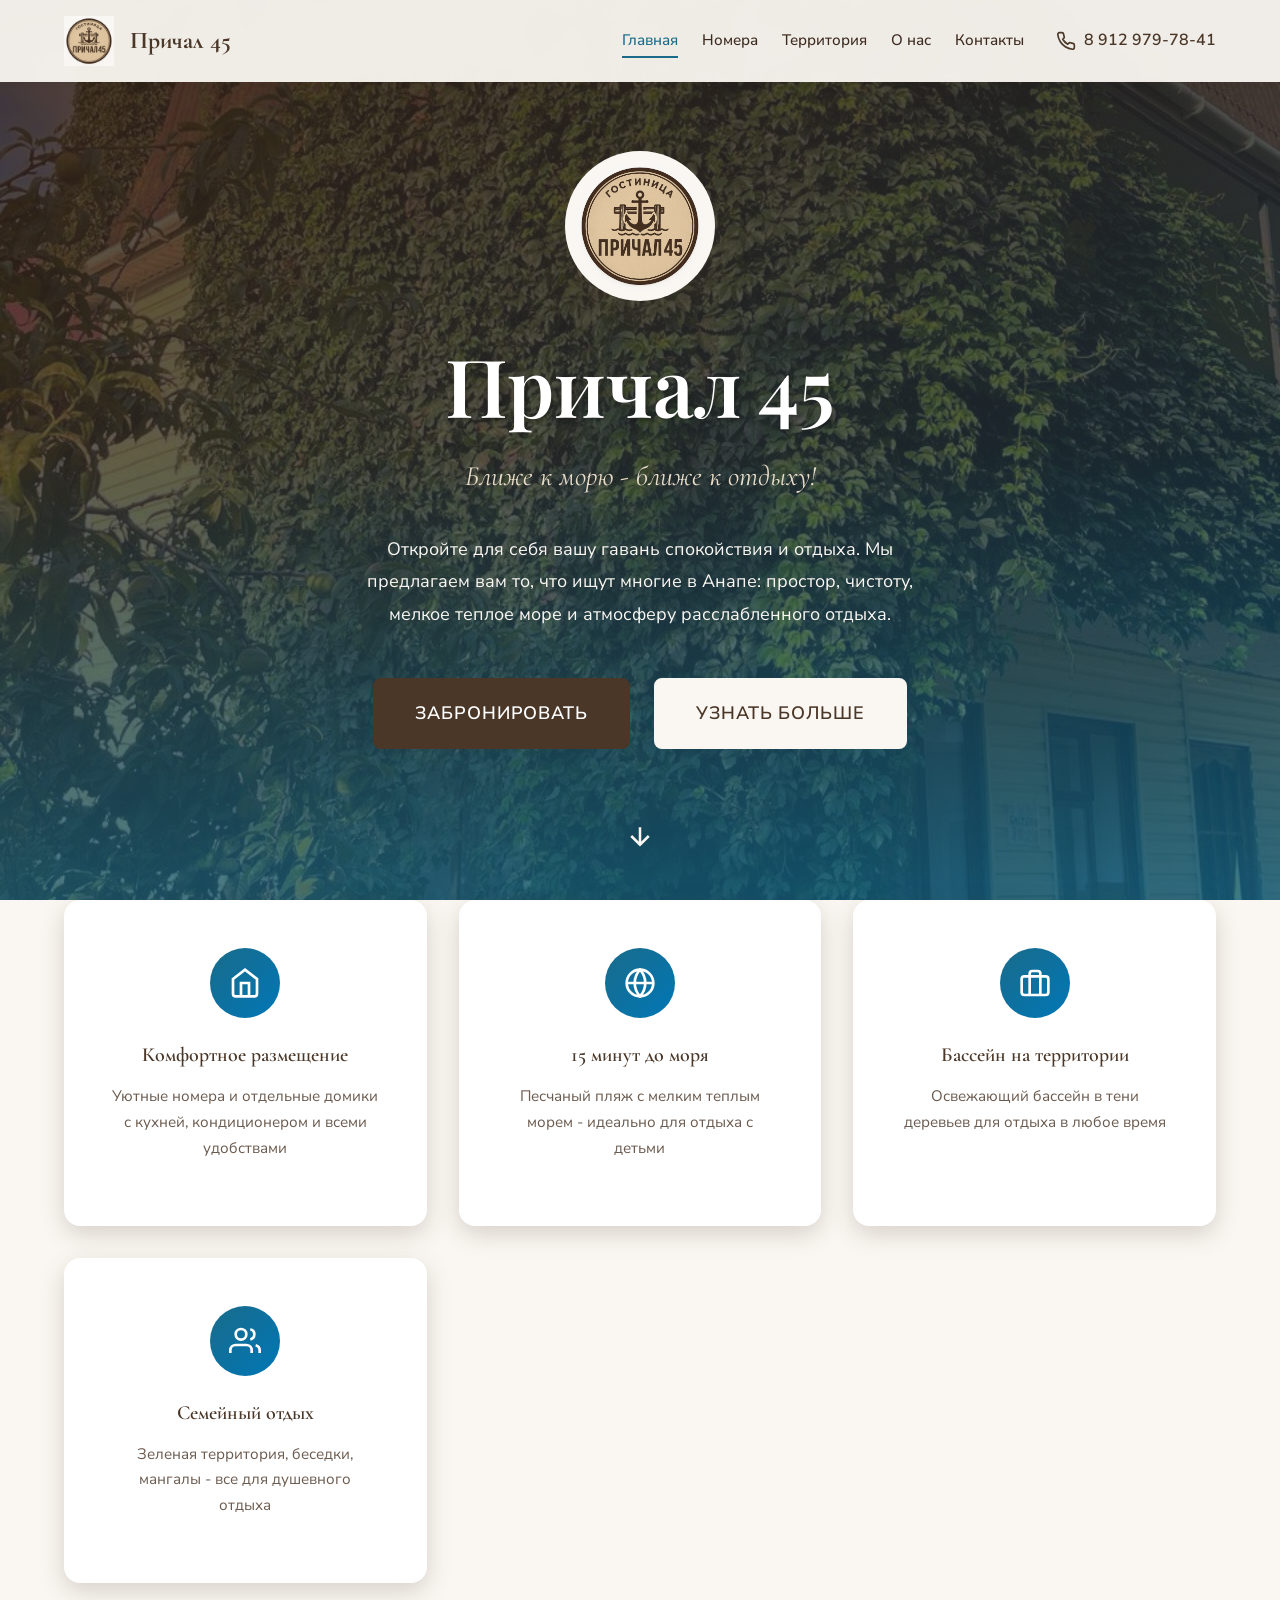
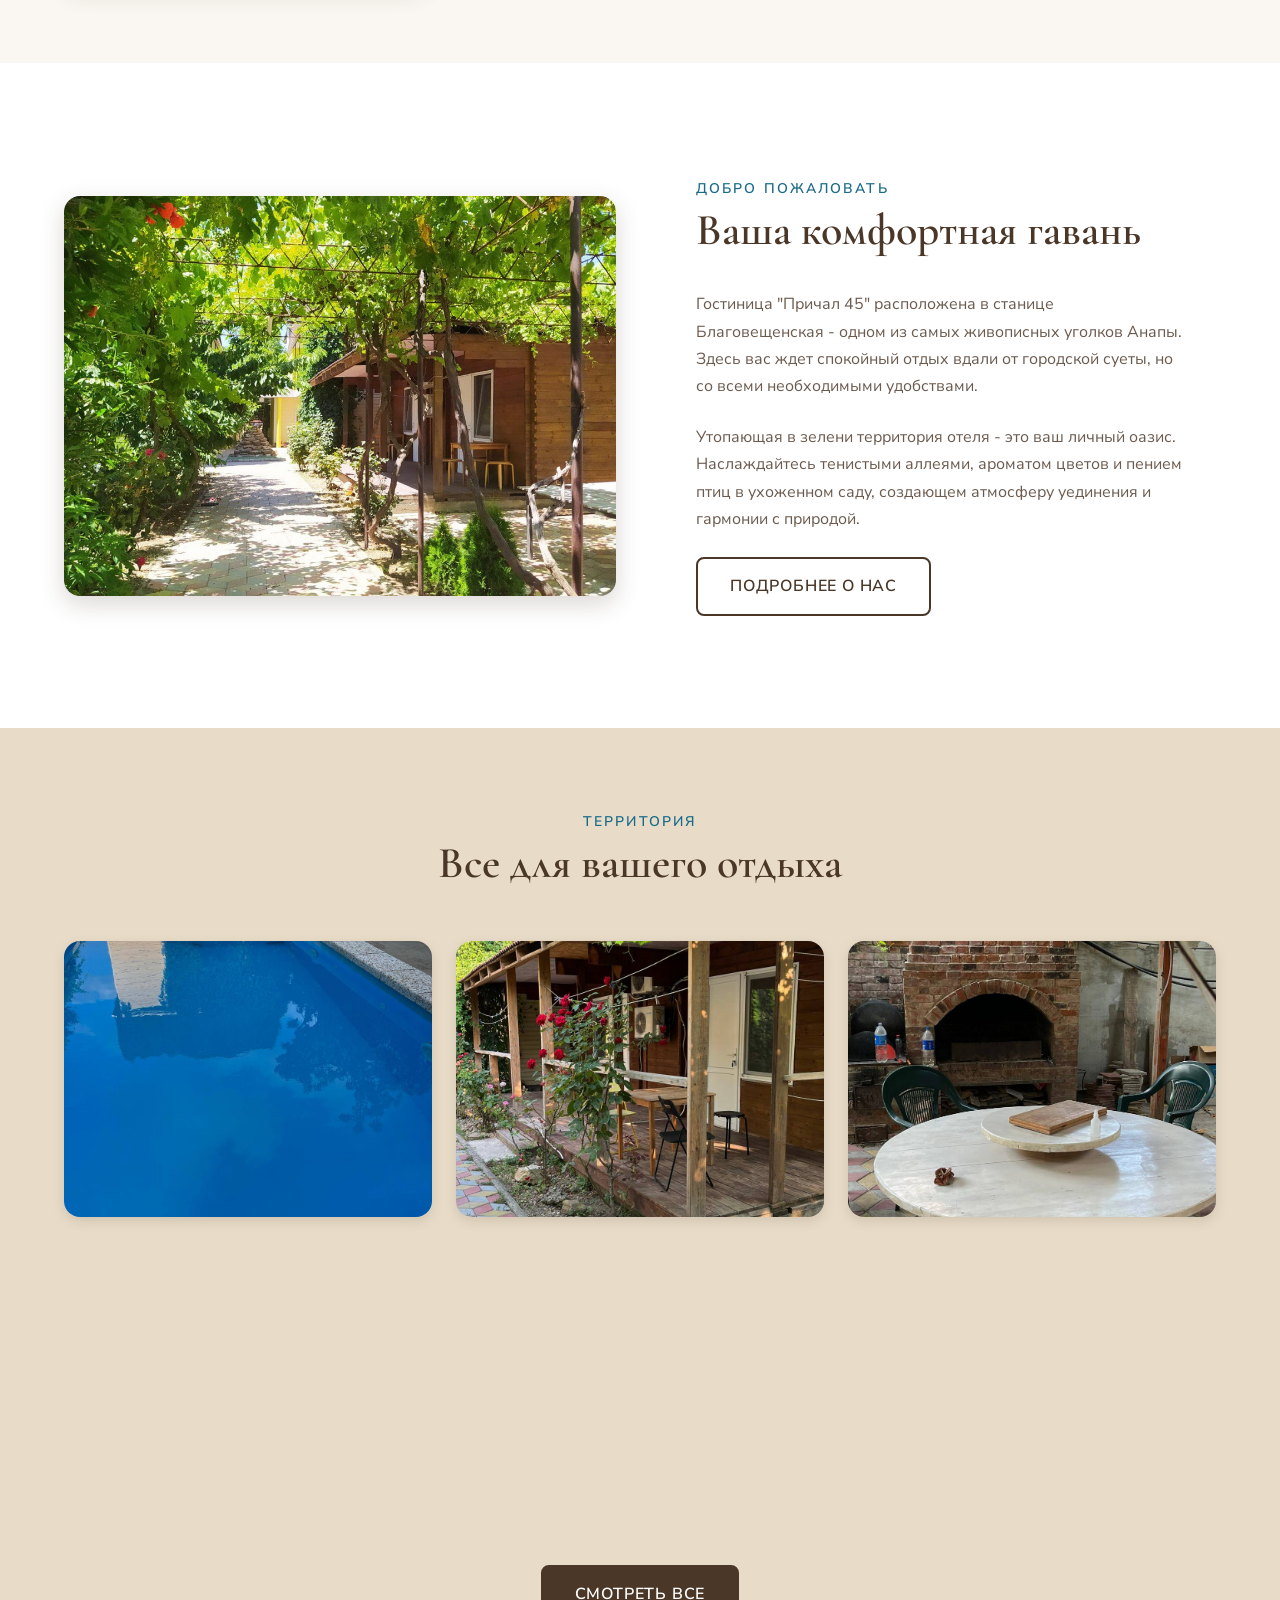
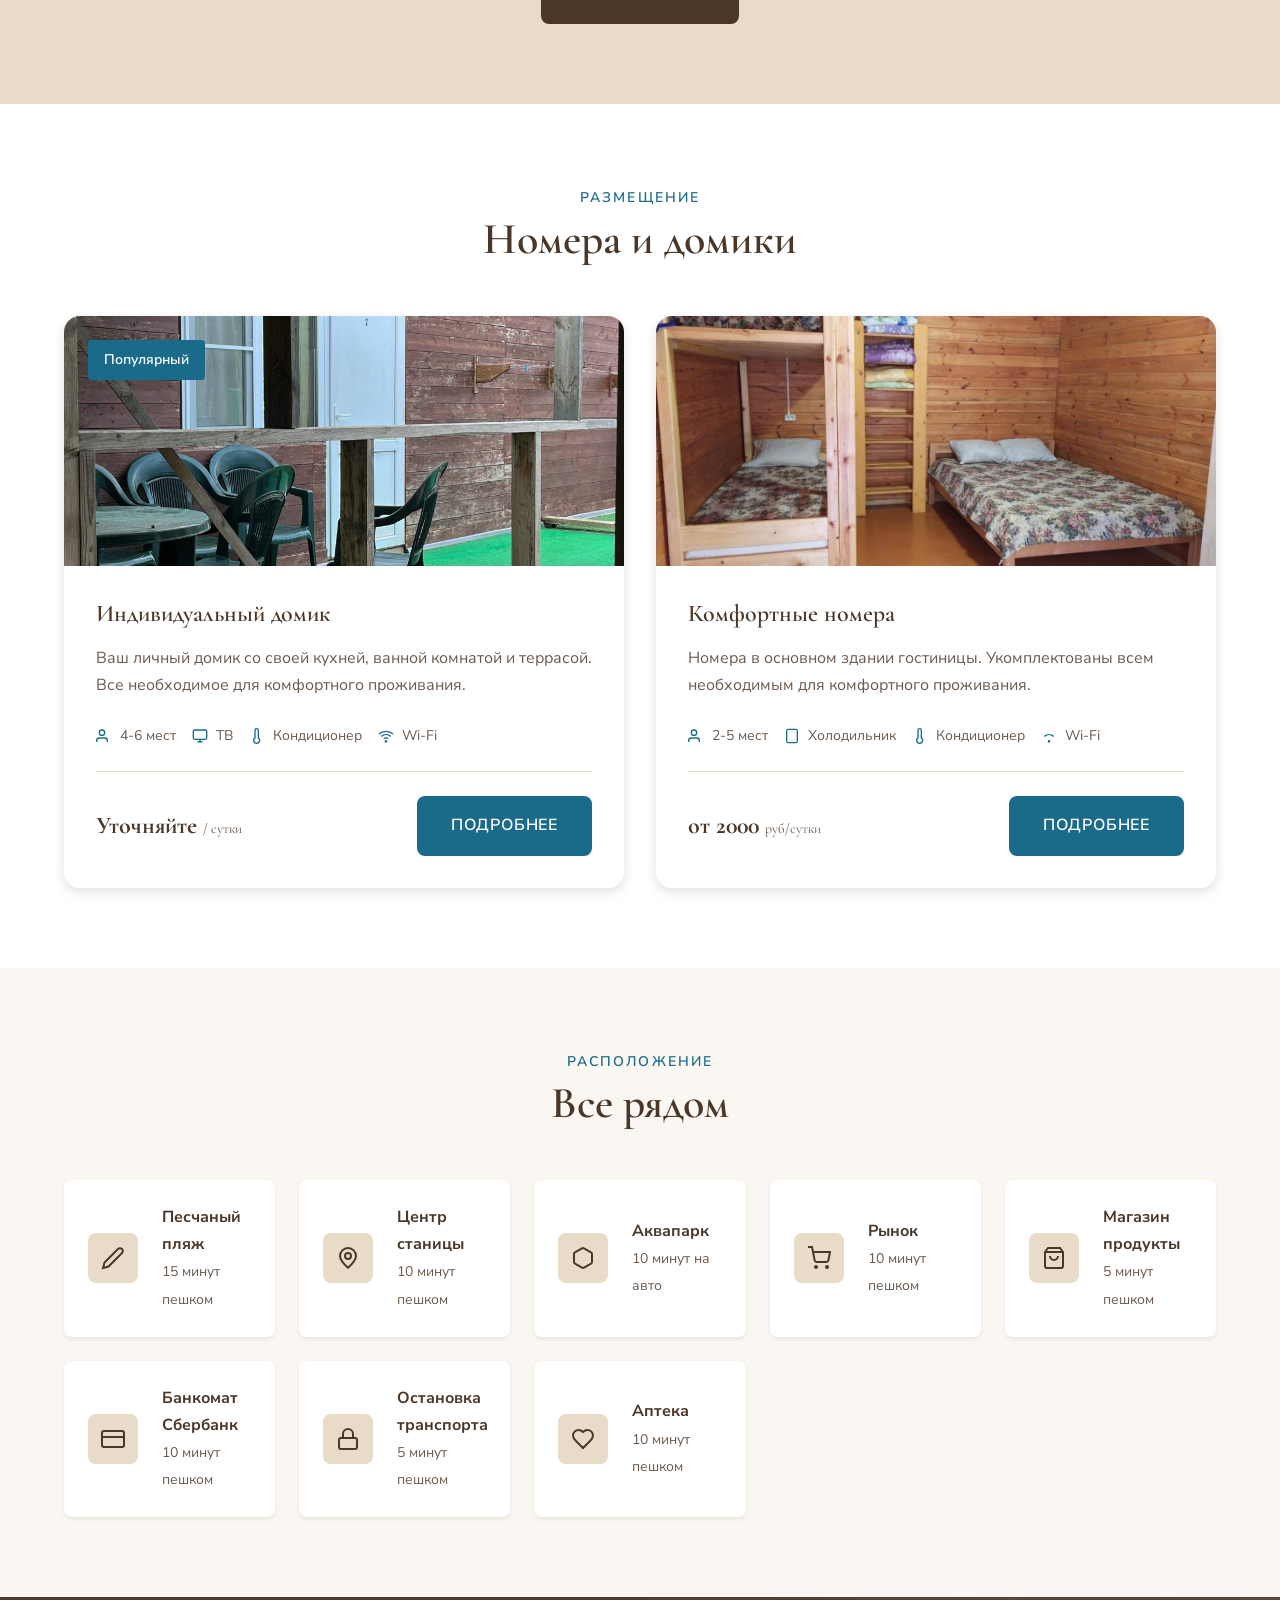
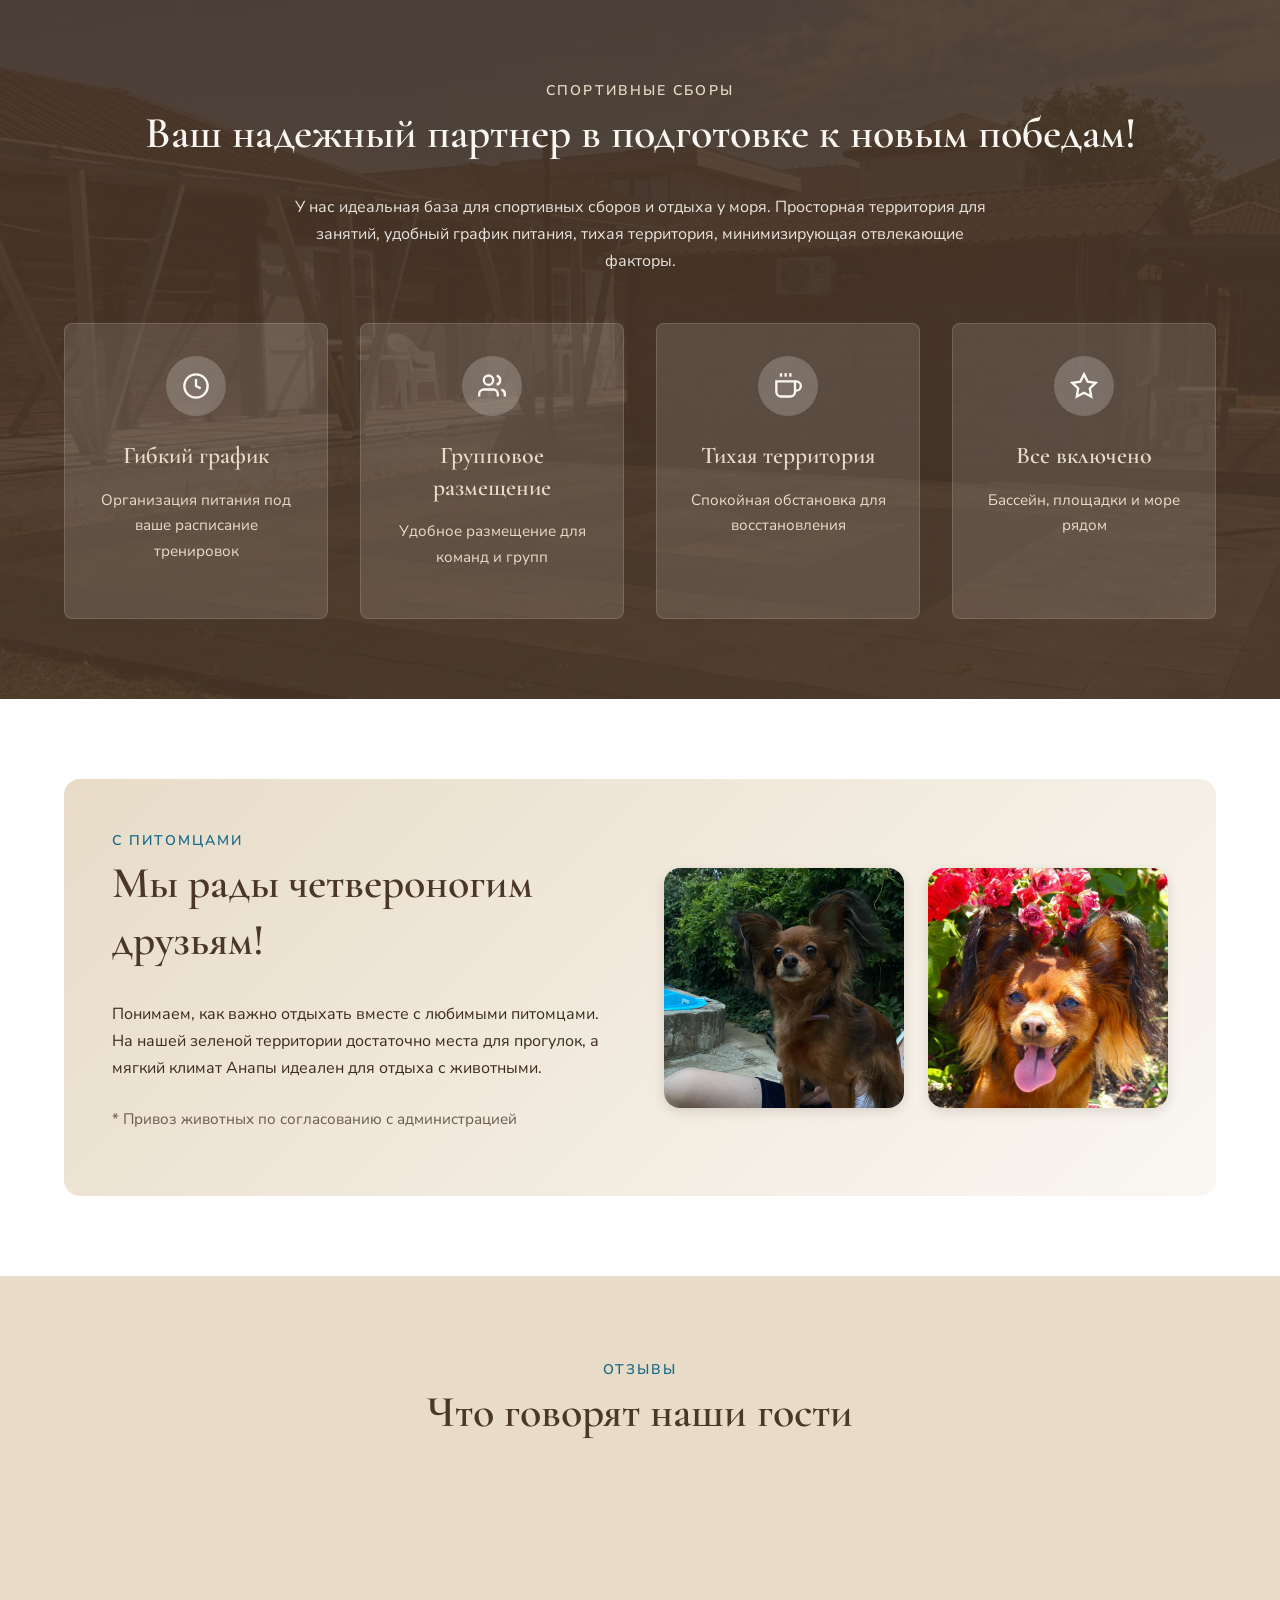
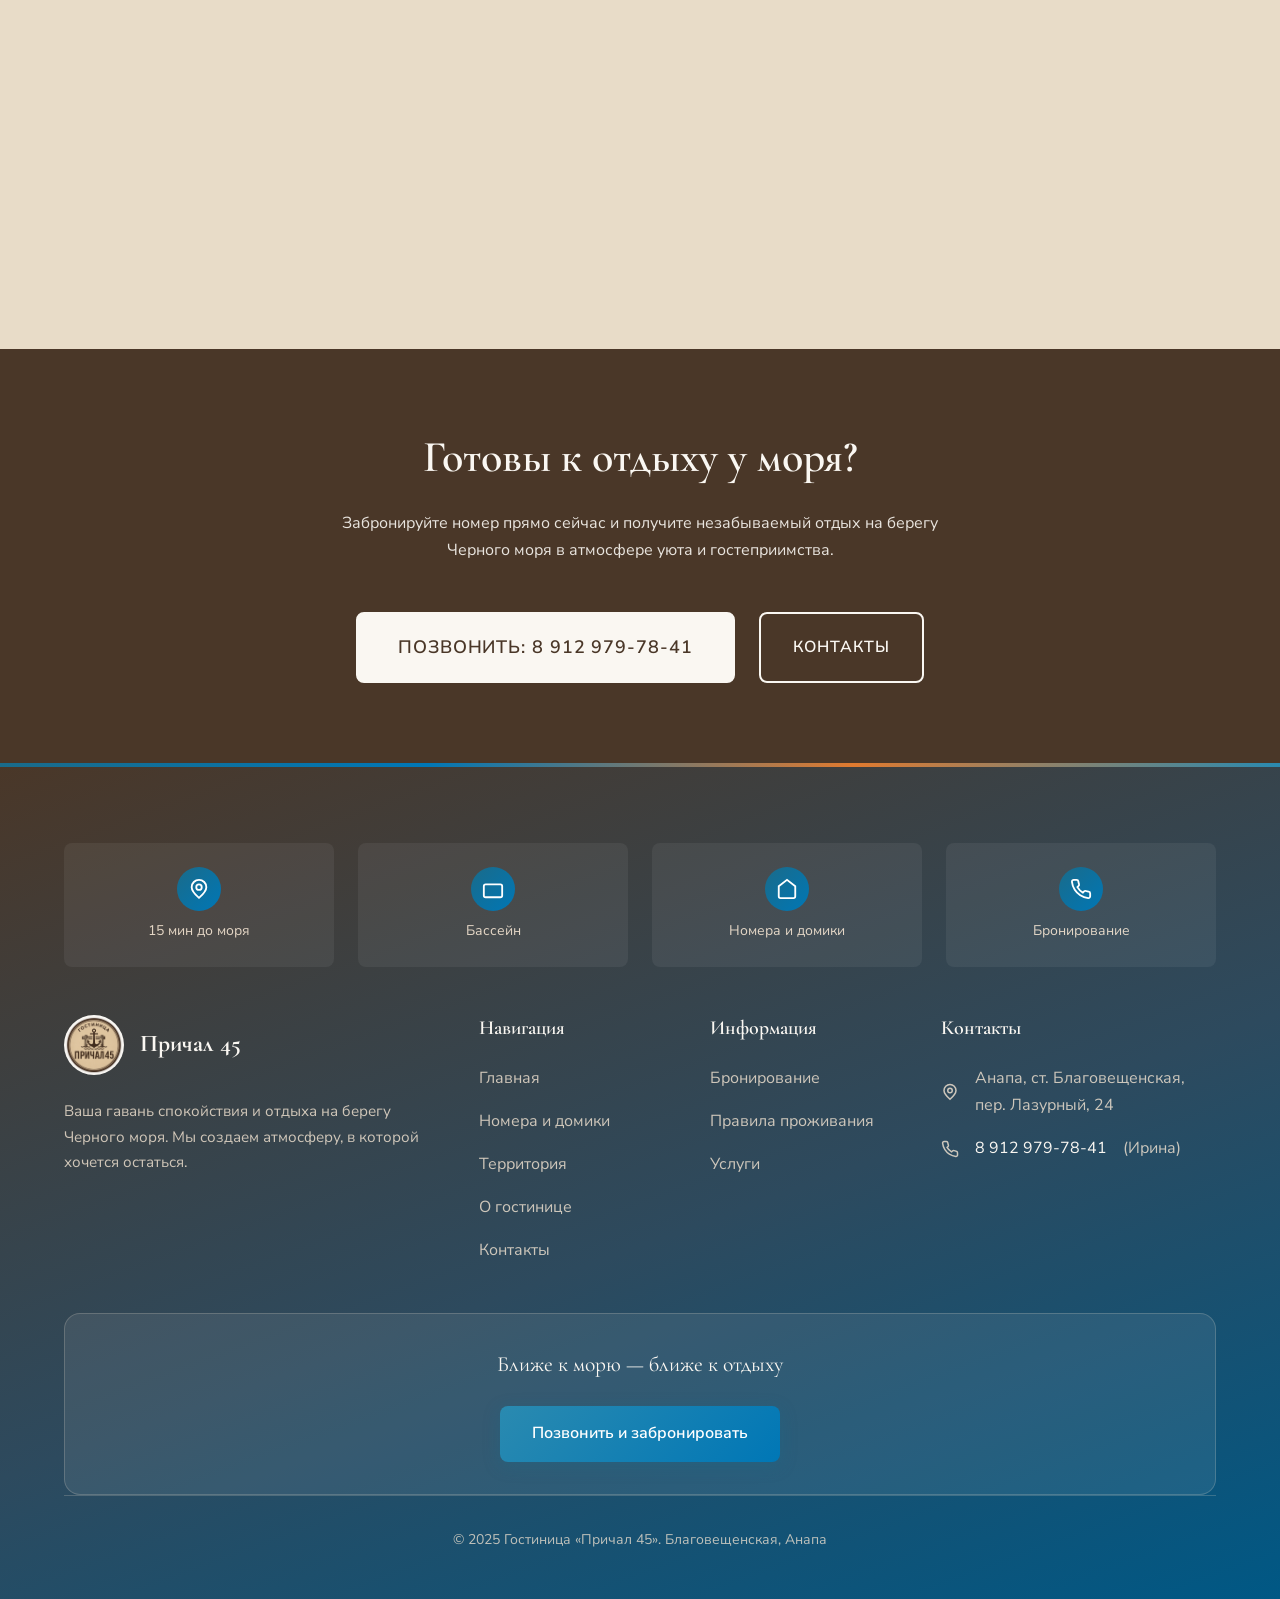
==== commit 2e4fe2f9: "Polish site for portfolio: footer, mobile nav, colors, photos Co-authored-by: Cursor <cursoragent@cu" ====
--- a/index.html
+++ b/index.html
@@ -29,27 +29,6 @@
     
     <!-- Styles -->
     <link rel="stylesheet" href="styles.css">
-    
-    <!-- Yandex.Metrika counter -->
-    <script type="text/javascript">
-       (function(m,e,t,r,i,k,a){m[i]=m[i]||function(){(m[i].a=m[i].a||[]).push(arguments)};
-       m[i].l=1*new Date();
-       for (var j = 0; j < document.scripts.length; j++) {if (document.scripts[j].src === r) { return; }}
-       k=e.createElement(t),a=e.getElementsByTagName(t)[0],k.async=1,k.src=r,a.parentNode.insertBefore(k,a)})
-       (window, document, "script", "https://mc.yandex.ru/metrika/tag.js", "ym");
-       ym(00000000, "init", { clickmap:true, trackLinks:true, accurateTrackBounce:true });
-    </script>
-    <noscript><div><img src="https://mc.yandex.ru/watch/00000000" style="position:absolute; left:-9999px;" alt="" /></div></noscript>
-    <!-- /Yandex.Metrika counter -->
-    
-    <!-- Google tag (gtag.js) -->
-    <script async src="https://www.googletagmanager.com/gtag/js?id=G-XXXXXXXXXX"></script>
-    <script>
-      window.dataLayer = window.dataLayer || [];
-      function gtag(){dataLayer.push(arguments);}
-      gtag('js', new Date());
-      gtag('config', 'G-XXXXXXXXXX');
-    </script>
 </head>
 <body class="no-select">
     <!-- Header -->
@@ -76,7 +55,7 @@
                     8 912 979-78-41
                 </a>
                 
-                <button class="nav__toggle" id="navToggle" aria-label="Меню">
+                <button type="button" class="nav__toggle" id="navToggle" aria-label="Меню" aria-expanded="false">
                     <span></span>
                     <span></span>
                     <span></span>
@@ -615,6 +594,33 @@
     <!-- Footer -->
     <footer class="footer">
         <div class="container">
+            <div class="footer__highlights">
+                <div class="footer__highlight">
+                    <span class="footer__highlight-icon">
+                        <svg viewBox="0 0 24 24" fill="none" stroke="currentColor" stroke-width="2"><circle cx="12" cy="10" r="3"/><path d="M12 21.7C17.3 17 20 13 20 10a8 8 0 1 0-16 0c0 3 2.7 7 8 11.7z"/></svg>
+                    </span>
+                    <span>15 мин до моря</span>
+                </div>
+                <div class="footer__highlight">
+                    <span class="footer__highlight-icon">
+                        <svg viewBox="0 0 24 24" fill="none" stroke="currentColor" stroke-width="2"><rect x="2" y="7" width="20" height="14" rx="2" ry="2"/></svg>
+                    </span>
+                    <span>Бассейн</span>
+                </div>
+                <div class="footer__highlight">
+                    <span class="footer__highlight-icon">
+                        <svg viewBox="0 0 24 24" fill="none" stroke="currentColor" stroke-width="2"><path d="M3 9l9-7 9 7v11a2 2 0 0 1-2 2H5a2 2 0 0 1-2-2z"/></svg>
+                    </span>
+                    <span>Номера и домики</span>
+                </div>
+                <div class="footer__highlight">
+                    <span class="footer__highlight-icon">
+                        <svg viewBox="0 0 24 24" fill="none" stroke="currentColor" stroke-width="2"><path d="M22 16.92v3a2 2 0 0 1-2.18 2 19.79 19.79 0 0 1-8.63-3.07 19.5 19.5 0 0 1-6-6 19.79 19.79 0 0 1-3.07-8.67A2 2 0 0 1 4.11 2h3a2 2 0 0 1 2 1.72 12.84 12.84 0 0 0 .7 2.81 2 2 0 0 1-.45 2.11L8.09 9.91a16 16 0 0 0 6 6l1.27-1.27a2 2 0 0 1 2.11-.45 12.84 12.84 0 0 0 2.81.7A2 2 0 0 1 22 16.92z"/></svg>
+                    </span>
+                    <span>Бронирование</span>
+                </div>
+            </div>
+
             <div class="footer__grid">
                 <div class="footer__brand">
                     <div class="footer__logo">
@@ -665,20 +671,15 @@
                 </div>
             </div>
             
+            <div class="footer__cta">
+                <p class="footer__cta-text">Ближе к морю — ближе к отдыху</p>
+                <a href="tel:+79129797841" class="footer__cta-btn">Позвонить и забронировать</a>
+            </div>
+            
             <div class="footer__bottom">
                 <p class="footer__copyright">
-                    &copy; 2024 Гостиница "Причал 45". Все права защищены.
+                    &copy; 2025 Гостиница «Причал 45». Благовещенская, Анапа
                 </p>
-                
-                <div class="visitors-counter">
-                    <span class="visitors-counter__dot"></span>
-                    <span>Сейчас на сайте: <strong id="visitorCount">1</strong></span>
-                </div>
-                
-                <div class="analytics-badges">
-                    <span class="analytics-badge">Yandex Metrika</span>
-                    <span class="analytics-badge">Google Analytics</span>
-                </div>
             </div>
         </div>
     </footer>
--- a/styles.css
+++ b/styles.css
@@ -367,11 +367,18 @@
 .nav__toggle {
     display: none;
     flex-direction: column;
+    justify-content: center;
+    align-items: center;
     gap: 5px;
+    width: 44px;
+    height: 44px;
     padding: 10px;
     background: none;
     border: none;
     cursor: pointer;
+    z-index: 1002;
+    -webkit-tap-highlight-color: transparent;
+    touch-action: manipulation;
 }
 
 .nav__toggle span {
@@ -956,9 +963,21 @@
    ========================================================================== */
 
 .footer {
-    background-color: var(--color-primary);
+    background: linear-gradient(160deg, var(--color-primary) 0%, #2d4a5e 55%, var(--color-sea-dark) 100%);
     color: var(--color-cream);
     padding: var(--spacing-xxl) 0 var(--spacing-lg);
+    position: relative;
+    overflow: hidden;
+}
+
+.footer::before {
+    content: '';
+    position: absolute;
+    top: 0;
+    left: 0;
+    right: 0;
+    height: 4px;
+    background: linear-gradient(90deg, var(--color-accent), var(--color-sea), var(--color-warning), var(--color-accent-light));
 }
 
 .footer__grid {
@@ -1042,39 +1061,94 @@
     padding-top: var(--spacing-lg);
     border-top: 1px solid rgba(245, 230, 211, 0.2);
     display: flex;
-    justify-content: space-between;
-    align-items: center;
-    flex-wrap: wrap;
+    justify-content: center;
+    align-items: center;
+    text-align: center;
+}
+
+.footer__copyright {
+    color: rgba(245, 230, 211, 0.75);
+    font-size: 0.875rem;
+}
+
+.footer__cta {
+    margin-top: var(--spacing-xl);
+    padding: var(--spacing-lg);
+    background: rgba(255, 255, 255, 0.08);
+    border: 1px solid rgba(245, 230, 211, 0.2);
+    border-radius: var(--radius-lg);
+    text-align: center;
+    display: flex;
+    flex-direction: column;
+    align-items: center;
     gap: var(--spacing-md);
 }
 
-.footer__copyright {
-    color: rgba(245, 230, 211, 0.6);
+.footer__cta-text {
+    font-family: var(--font-primary);
+    font-size: 1.35rem;
+    color: var(--color-cream);
+    margin: 0;
+}
+
+.footer__cta-btn {
+    display: inline-flex;
+    align-items: center;
+    justify-content: center;
+    padding: 0.875rem 2rem;
+    background: linear-gradient(135deg, var(--color-accent-light) 0%, var(--color-sea) 100%);
+    color: var(--color-white);
+    font-weight: 600;
+    border-radius: var(--radius-md);
+    transition: transform var(--transition-fast), box-shadow var(--transition-fast);
+    box-shadow: 0 4px 16px rgba(26, 107, 138, 0.35);
+}
+
+.footer__cta-btn:hover {
+    color: var(--color-white);
+    transform: translateY(-2px);
+    box-shadow: 0 6px 20px rgba(26, 107, 138, 0.45);
+}
+
+.footer__highlights {
+    display: grid;
+    grid-template-columns: repeat(4, 1fr);
+    gap: var(--spacing-md);
+    margin-bottom: var(--spacing-xl);
+}
+
+.footer__highlight {
+    display: flex;
+    flex-direction: column;
+    align-items: center;
+    gap: var(--spacing-xs);
+    padding: var(--spacing-md);
+    background: rgba(255, 255, 255, 0.06);
+    border-radius: var(--radius-md);
+    text-align: center;
     font-size: 0.875rem;
-}
-
-/* Счетчик посетителей */
-.visitors-counter {
-    display: flex;
-    align-items: center;
-    gap: var(--spacing-sm);
-    padding: var(--spacing-sm) var(--spacing-md);
-    background-color: rgba(255, 255, 255, 0.1);
-    border-radius: var(--radius-md);
-    font-size: 0.875rem;
-}
-
-.visitors-counter__dot {
-    width: 8px;
-    height: 8px;
-    background-color: #4ade80;
+    color: rgba(245, 230, 211, 0.9);
+    transition: background var(--transition-fast);
+}
+
+.footer__highlight:hover {
+    background: rgba(255, 255, 255, 0.12);
+}
+
+.footer__highlight-icon {
+    width: 44px;
+    height: 44px;
+    display: flex;
+    align-items: center;
+    justify-content: center;
+    background: linear-gradient(135deg, var(--color-accent) 0%, var(--color-sea) 100%);
     border-radius: var(--radius-full);
-    animation: pulse 2s infinite;
-}
-
-@keyframes pulse {
-    0%, 100% { opacity: 1; }
-    50% { opacity: 0.5; }
+    color: var(--color-white);
+}
+
+.footer__highlight-icon svg {
+    width: 22px;
+    height: 22px;
 }
 
 /* ==========================================================================
@@ -1119,26 +1193,6 @@
     color: var(--color-sand);
     font-size: 0.875rem;
     margin-top: var(--spacing-md);
-}
-
-/* ==========================================================================
-   Счетчики аналитики
-   ========================================================================== */
-
-.analytics-badges {
-    display: flex;
-    gap: var(--spacing-md);
-    justify-content: center;
-    margin-top: var(--spacing-lg);
-    flex-wrap: wrap;
-}
-
-.analytics-badge {
-    padding: var(--spacing-xs) var(--spacing-sm);
-    background-color: rgba(255, 255, 255, 0.1);
-    border-radius: var(--radius-sm);
-    font-size: 0.75rem;
-    color: rgba(245, 230, 211, 0.7);
 }
 
 /* ==========================================================================
@@ -1281,6 +1335,21 @@
     object-fit: cover;
 }
 
+.photo-duo {
+    display: grid;
+    grid-template-columns: 1fr 1fr;
+    gap: var(--spacing-md);
+    margin-top: var(--spacing-xl);
+}
+
+.photo-duo img {
+    width: 100%;
+    height: 280px;
+    object-fit: cover;
+    border-radius: var(--radius-lg);
+    box-shadow: var(--shadow-md);
+}
+
 /* ==========================================================================
    Спортивные сборы
    ========================================================================== */
@@ -1296,6 +1365,22 @@
     color: var(--color-cream);
 }
 
+.sports-section h4,
+.sports-feature h4 {
+    color: var(--color-sand);
+    font-weight: 600;
+    margin-bottom: var(--spacing-sm);
+}
+
+.sports-feature p {
+    color: rgba(245, 230, 211, 0.92);
+    font-size: 0.95rem;
+}
+
+.sports-feature__icon {
+    color: var(--color-cream);
+}
+
 .sports-features {
     display: grid;
     grid-template-columns: repeat(auto-fit, minmax(200px, 1fr));
@@ -1305,8 +1390,15 @@
 
 .sports-feature {
     padding: var(--spacing-lg);
-    background-color: rgba(255, 255, 255, 0.1);
+    background-color: rgba(255, 255, 255, 0.12);
+    border: 1px solid rgba(245, 230, 211, 0.15);
     border-radius: var(--radius-md);
+    transition: transform var(--transition-normal), background var(--transition-normal);
+}
+
+.sports-feature:hover {
+    transform: translateY(-4px);
+    background-color: rgba(255, 255, 255, 0.18);
 }
 
 .sports-feature__icon {
@@ -1333,6 +1425,10 @@
     .footer__grid {
         grid-template-columns: 1fr 1fr;
     }
+
+    .footer__highlights {
+        grid-template-columns: repeat(2, 1fr);
+    }
     
     .about-grid,
     .contact-grid,
@@ -1348,22 +1444,63 @@
 @media (max-width: 768px) {
     :root {
         --spacing-xxl: 3rem;
+        --header-height: 72px;
+    }
+
+    body.menu-open {
+        overflow: hidden;
+    }
+
+    .header__inner {
+        position: relative;
+    }
+
+    .nav {
+        position: static;
     }
     
     .nav__list {
         display: none;
-        position: absolute;
-        top: 100%;
+        position: fixed;
+        top: var(--header-height);
         left: 0;
         right: 0;
-        background-color: var(--color-white);
+        bottom: 0;
+        background-color: rgba(250, 247, 242, 0.98);
+        backdrop-filter: blur(12px);
         flex-direction: column;
-        padding: var(--spacing-md);
+        align-items: stretch;
+        padding: var(--spacing-lg) var(--spacing-md);
+        gap: 0;
         box-shadow: var(--shadow-lg);
+        z-index: 1001;
+        overflow-y: auto;
+    }
+
+    .nav__list li {
+        border-bottom: 1px solid var(--color-sand);
+    }
+
+    .nav__list .nav__link {
+        display: block;
+        padding: var(--spacing-md) var(--spacing-sm);
+        font-size: 1.1rem;
     }
     
     .nav__list.active {
         display: flex;
+    }
+
+    .nav__toggle.active span:nth-child(1) {
+        transform: rotate(45deg) translate(5px, 5px);
+    }
+
+    .nav__toggle.active span:nth-child(2) {
+        opacity: 0;
+    }
+
+    .nav__toggle.active span:nth-child(3) {
+        transform: rotate(-45deg) translate(5px, -5px);
     }
     
     .nav__toggle {
@@ -1389,6 +1526,10 @@
         text-align: center;
     }
     
+    .footer__highlights {
+        grid-template-columns: repeat(2, 1fr);
+    }
+
     .footer__bottom {
         flex-direction: column;
         text-align: center;
@@ -1401,7 +1542,7 @@
     .gallery-grid {
         grid-template-columns: 1fr;
     }
-    
+
     .pets-section__images {
         grid-template-columns: 1fr 1fr;
     }
@@ -1422,6 +1563,18 @@
     }
     
     .distances-grid {
+        grid-template-columns: 1fr;
+    }
+
+    .photo-duo {
+        grid-template-columns: 1fr;
+    }
+
+    .photo-duo img {
+        height: 220px;
+    }
+
+    .footer__highlights {
         grid-template-columns: 1fr;
     }
 }
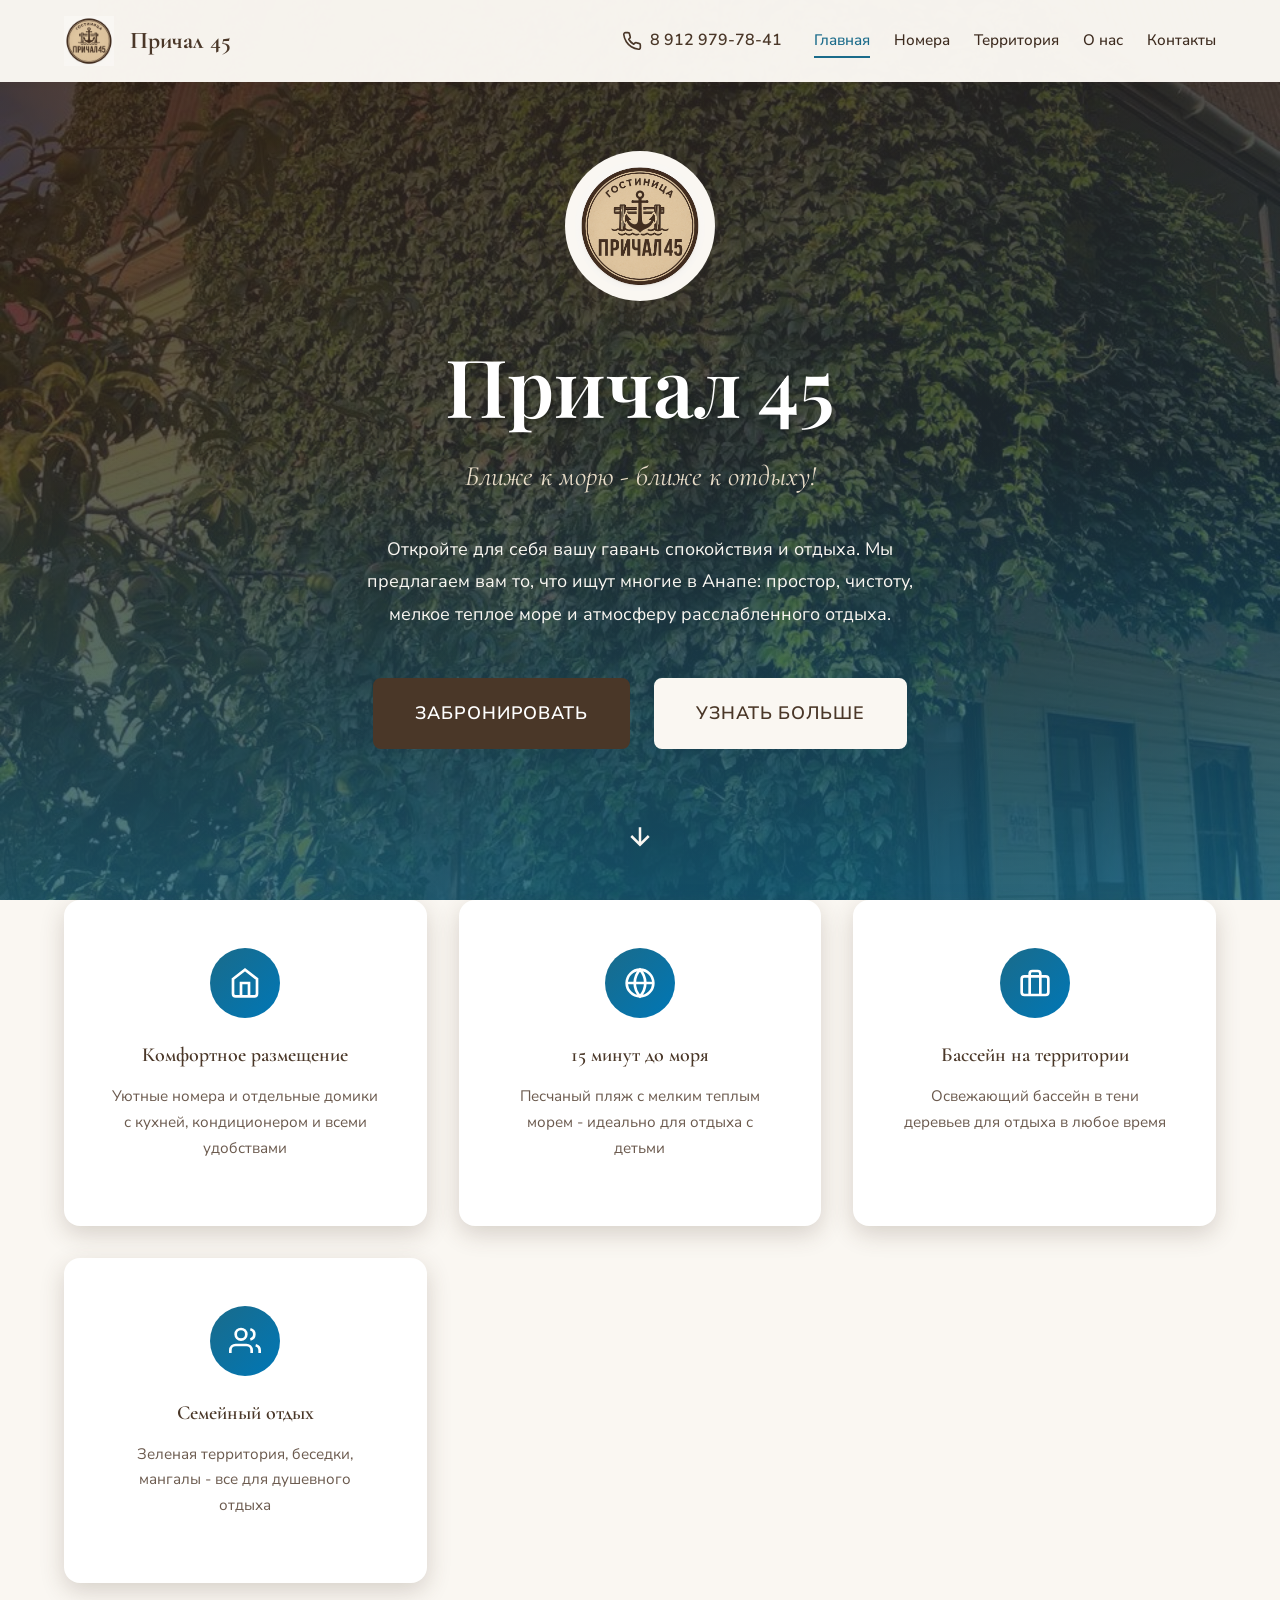
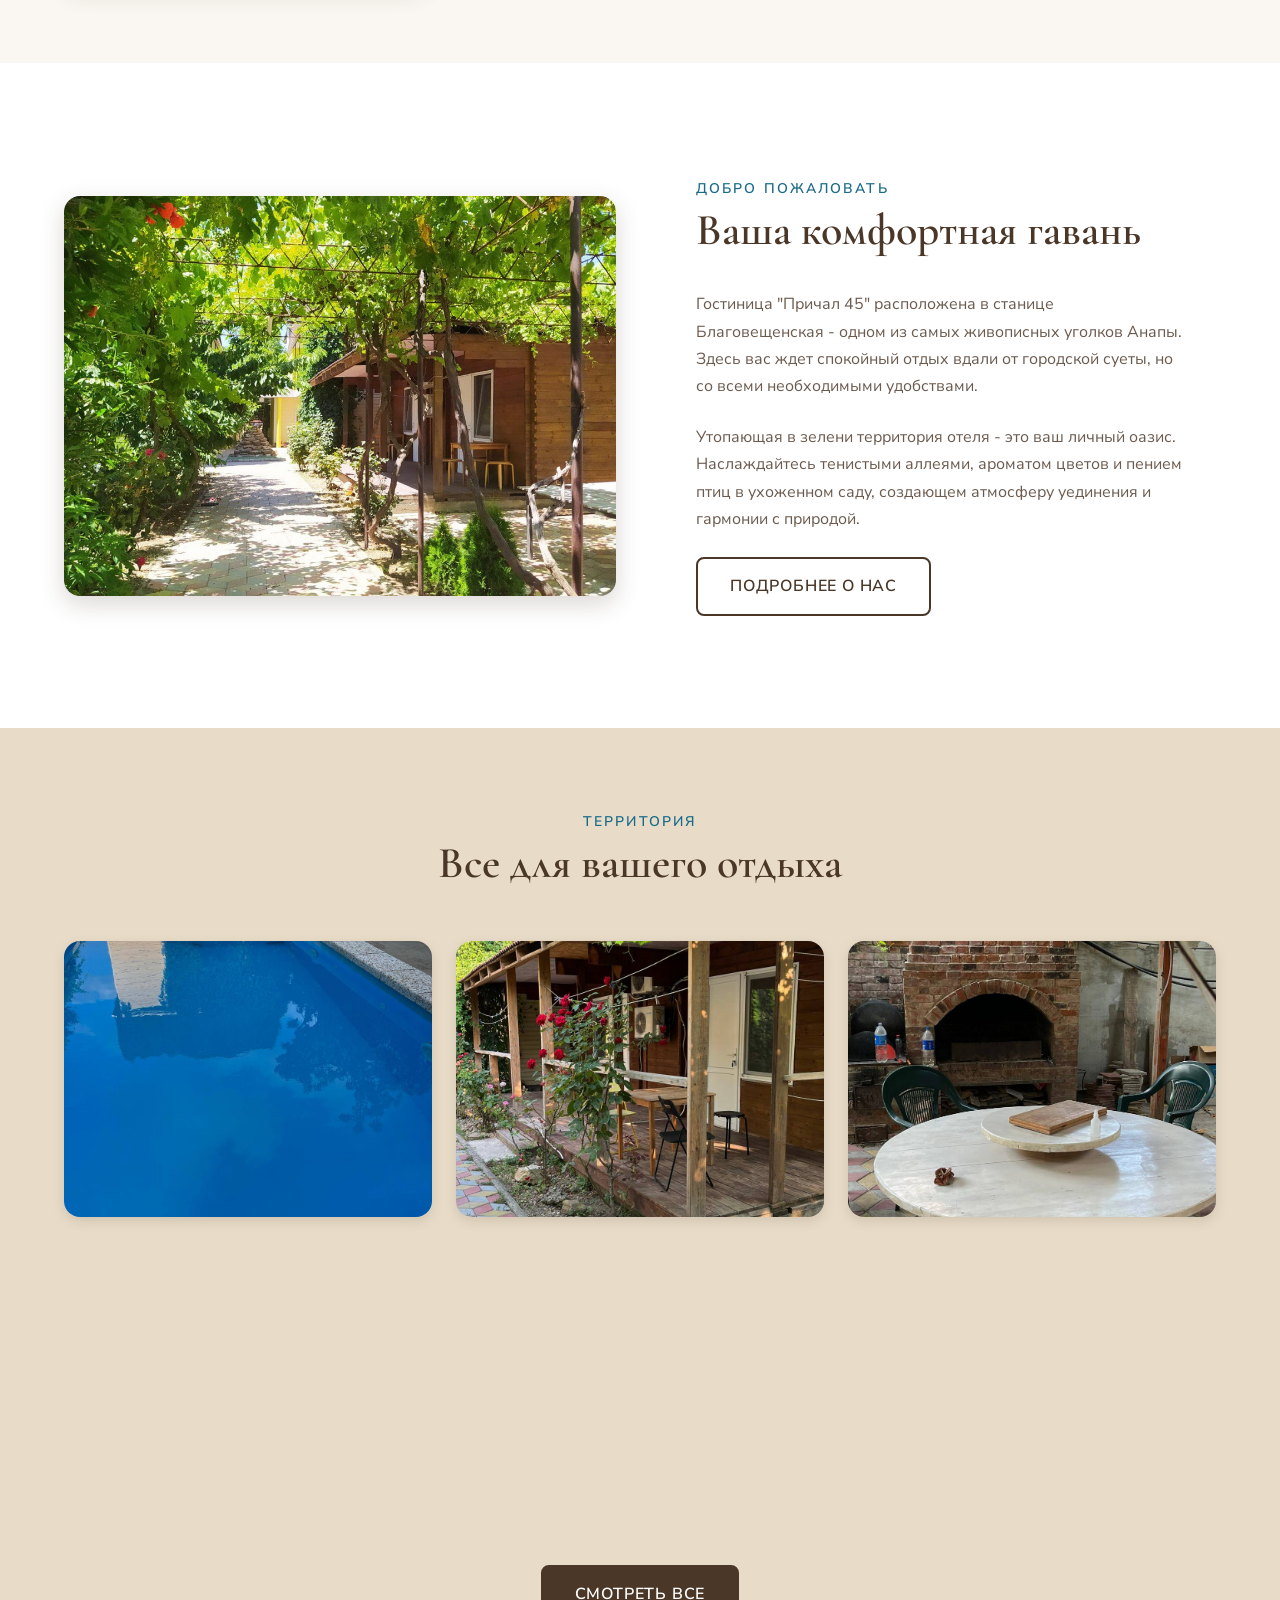
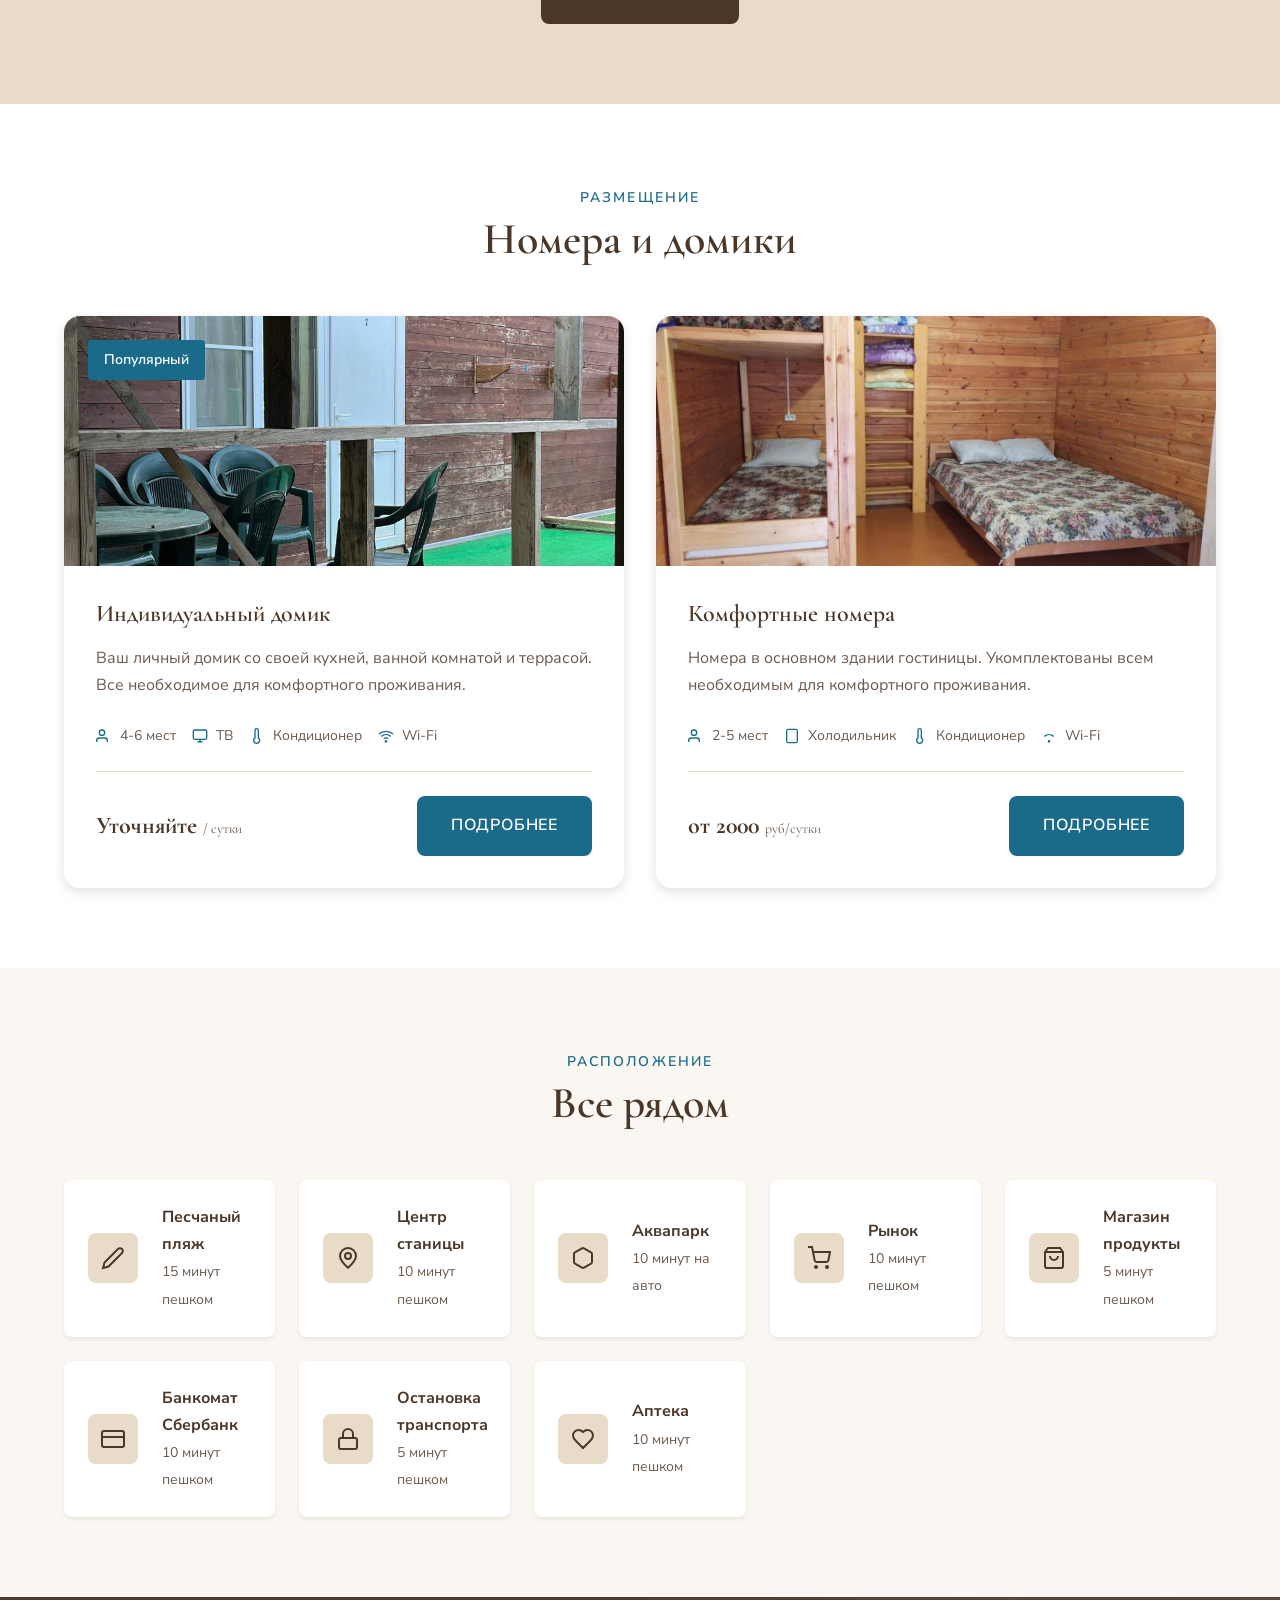
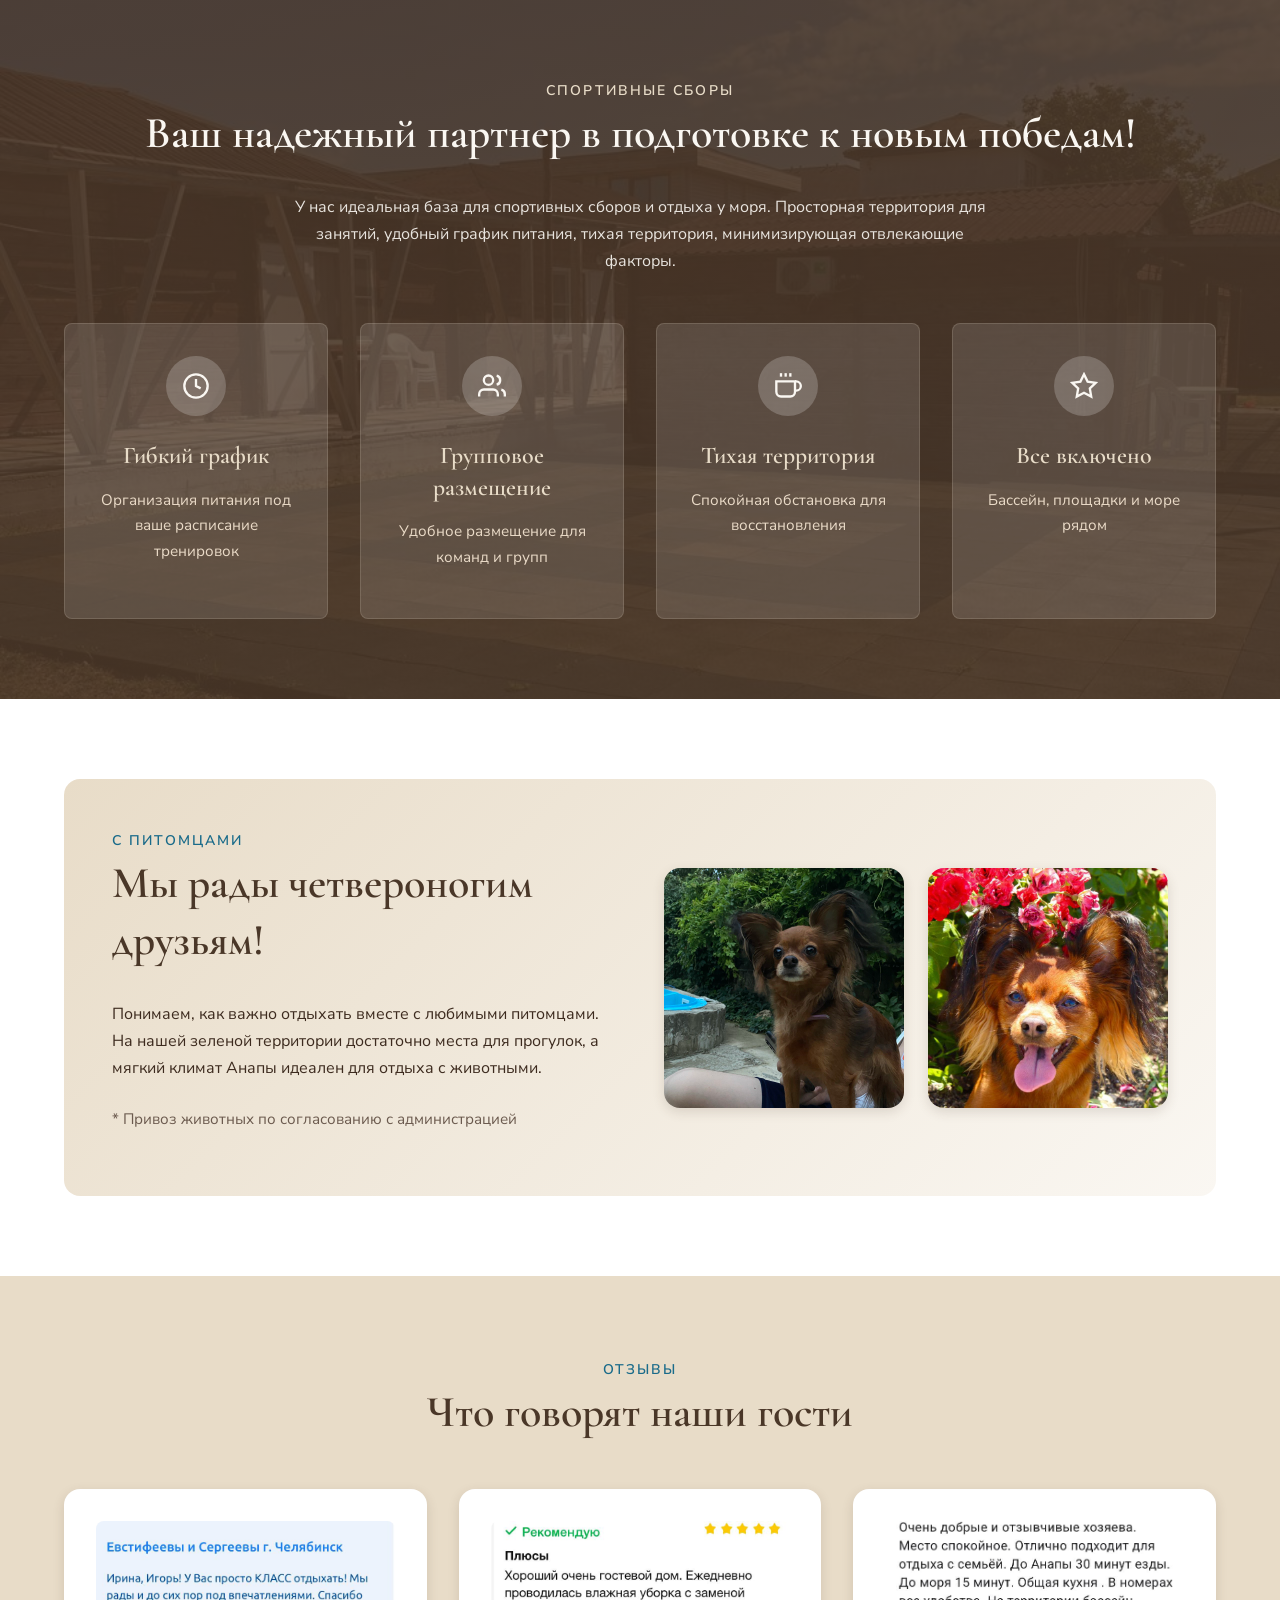
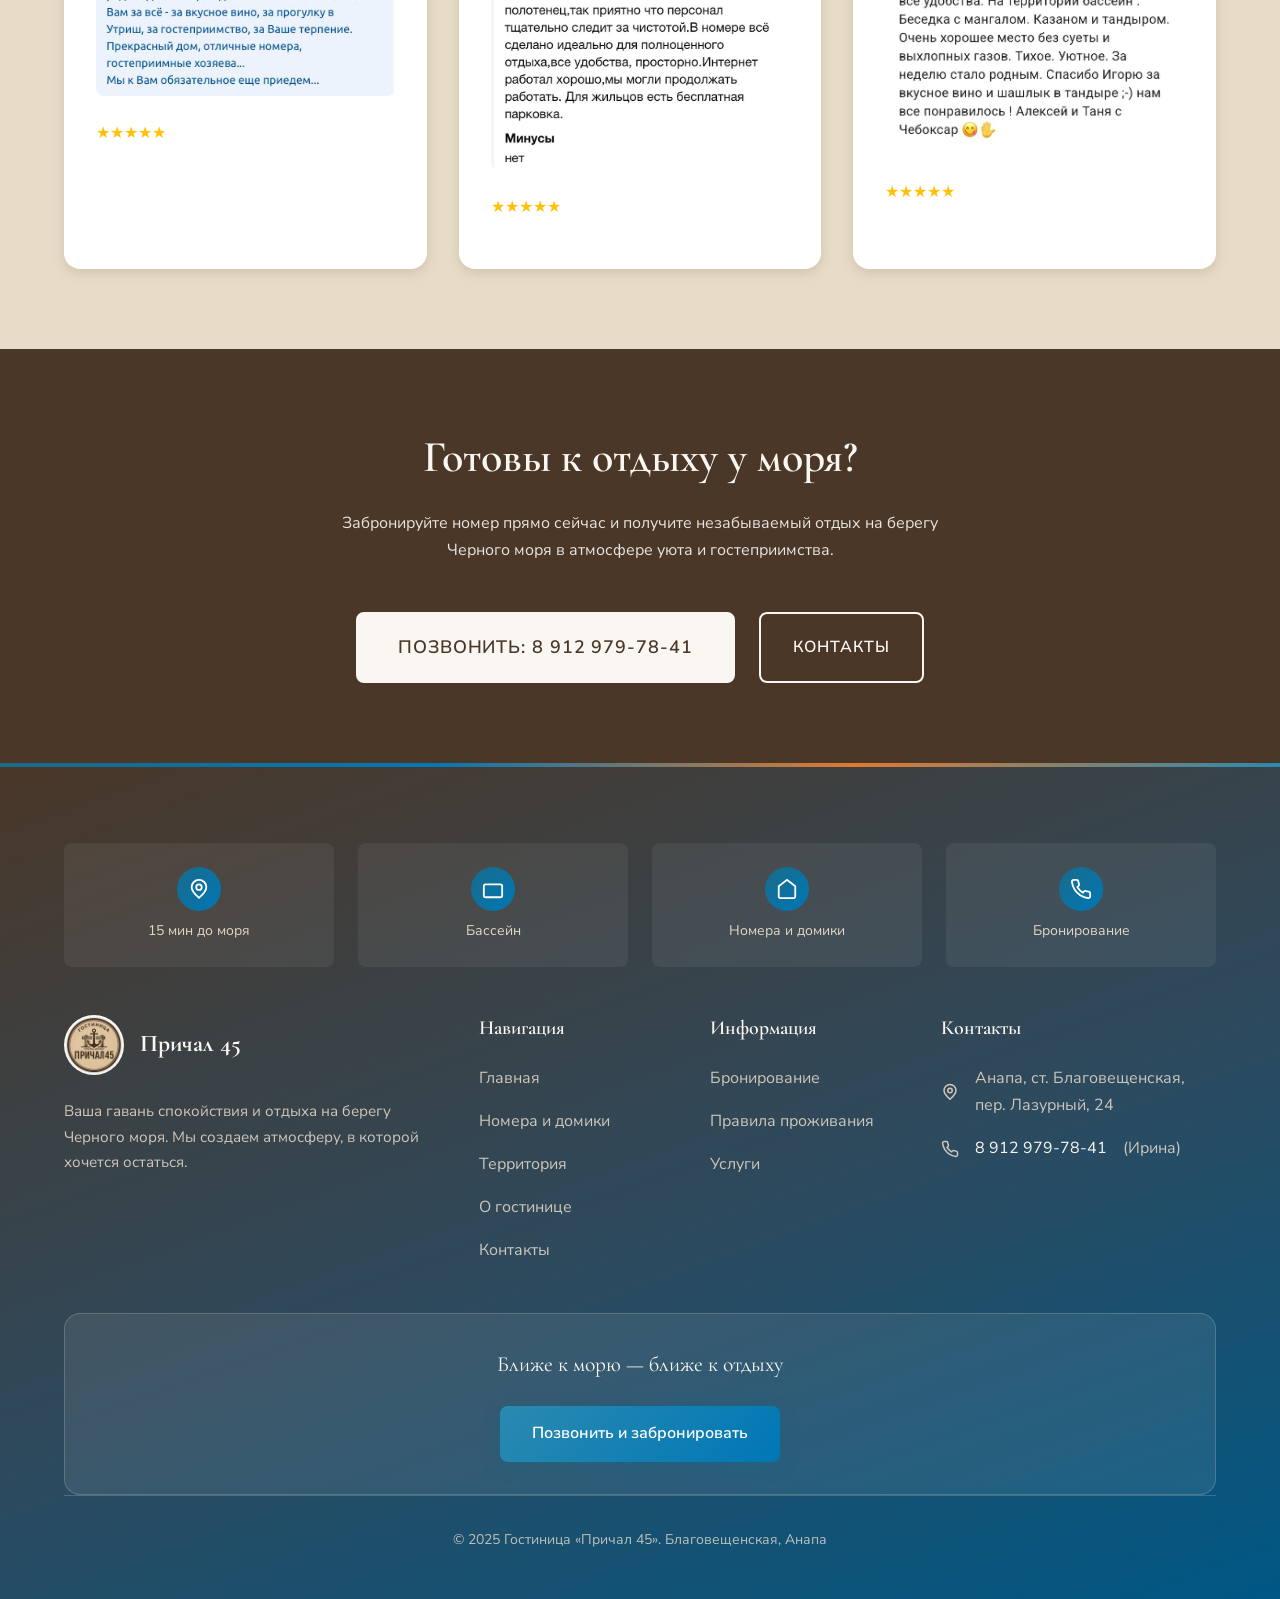
==== commit a72356cd: "main" ====
--- a/index.html
+++ b/index.html
@@ -46,6 +46,7 @@
                     <li><a href="territory.html" class="nav__link">Территория</a></li>
                     <li><a href="about.html" class="nav__link">О нас</a></li>
                     <li><a href="contacts.html" class="nav__link">Контакты</a></li>
+                    <li class="nav__phone-item"><a href="tel:+79129797841" class="nav__link nav__link--phone">8 912 979-78-41</a></li>
                 </ul>
                 
                 <a href="tel:+79129797841" class="nav__phone">
--- a/styles.css
+++ b/styles.css
@@ -70,6 +70,8 @@
 html {
     scroll-behavior: smooth;
     font-size: 16px;
+    -webkit-text-size-adjust: 100%;
+    text-size-adjust: 100%;
 }
 
 body {
@@ -269,8 +271,7 @@
     left: 0;
     right: 0;
     z-index: 1000;
-    background-color: rgba(250, 247, 242, 0.95);
-    backdrop-filter: blur(10px);
+    background-color: rgba(250, 247, 242, 0.98);
     box-shadow: var(--shadow-sm);
     transition: all var(--transition-normal);
 }
@@ -387,6 +388,23 @@
     height: 2px;
     background-color: var(--color-primary);
     transition: all var(--transition-normal);
+}
+
+/* Мобильное меню — оверлей и панель навигации */
+.mobile-menu-backdrop {
+    display: none;
+    position: fixed;
+    inset: 0;
+    background: rgba(44, 24, 16, 0.45);
+    z-index: 1000;
+}
+
+body.menu-open .mobile-menu-backdrop {
+    display: block;
+}
+
+.nav__phone-item {
+    display: none;
 }
 
 /* ==========================================================================
@@ -1443,48 +1461,100 @@
 
 @media (max-width: 768px) {
     :root {
-        --spacing-xxl: 3rem;
-        --header-height: 72px;
+        --spacing-xxl: 3.5rem;
+        --header-height: 68px;
+        --mobile-menu-height: 55vh;
     }
 
     body.menu-open {
         overflow: hidden;
     }
 
+    body.menu-open .header {
+        z-index: 1002;
+        background-color: var(--color-cream);
+        box-shadow: none;
+    }
+
     .header__inner {
         position: relative;
+        padding: 0.75rem var(--spacing-md);
+    }
+
+    .header__logo img {
+        height: 44px;
+    }
+
+    .header__logo-text {
+        font-size: 1.3rem;
     }
 
     .nav {
         position: static;
     }
-    
+
+    /* Панель меню вынесена в body через JS — занимает половину экрана */
     .nav__list {
         display: none;
         position: fixed;
         top: var(--header-height);
         left: 0;
         right: 0;
-        bottom: 0;
-        background-color: rgba(250, 247, 242, 0.98);
-        backdrop-filter: blur(12px);
+        min-height: var(--mobile-menu-height);
+        max-height: calc(100dvh - var(--header-height));
+        height: auto;
+        background-color: var(--color-cream);
         flex-direction: column;
         align-items: stretch;
-        padding: var(--spacing-lg) var(--spacing-md);
+        justify-content: flex-start;
+        padding: var(--spacing-lg) var(--spacing-md) var(--spacing-xl);
         gap: 0;
-        box-shadow: var(--shadow-lg);
+        box-shadow: 0 8px 32px rgba(74, 55, 40, 0.2);
+        border-bottom: 4px solid var(--color-accent);
         z-index: 1001;
         overflow-y: auto;
+        -webkit-overflow-scrolling: touch;
+        list-style: none;
     }
 
     .nav__list li {
         border-bottom: 1px solid var(--color-sand);
     }
 
+    .nav__list li:last-child {
+        border-bottom: none;
+    }
+
     .nav__list .nav__link {
         display: block;
-        padding: var(--spacing-md) var(--spacing-sm);
-        font-size: 1.1rem;
+        padding: 1.25rem var(--spacing-md);
+        font-size: 1.35rem;
+        font-weight: 600;
+        color: var(--color-primary);
+    }
+
+    .nav__list .nav__link::after {
+        display: none;
+    }
+
+    .nav__list .nav__link.active {
+        color: var(--color-accent);
+        background-color: rgba(26, 107, 138, 0.08);
+        border-radius: var(--radius-sm);
+    }
+
+    .nav__list .nav__link--phone {
+        margin-top: var(--spacing-md);
+        padding: 1.25rem;
+        text-align: center;
+        background: linear-gradient(135deg, var(--color-accent) 0%, var(--color-sea) 100%);
+        color: var(--color-white) !important;
+        border-radius: var(--radius-md);
+        font-size: 1.2rem;
+    }
+
+    .nav__list .nav__link--phone:hover {
+        color: var(--color-white);
     }
     
     .nav__list.active {
@@ -1510,10 +1580,107 @@
     .nav__phone {
         display: none;
     }
+
+    .nav__phone-item {
+        display: list-item;
+        border-bottom: none !important;
+        margin-top: auto;
+        padding-top: var(--spacing-sm);
+    }
+
+    .hero {
+        min-height: 100svh;
+        min-height: 100dvh;
+        align-items: flex-start;
+        padding-top: calc(var(--header-height) + var(--spacing-md));
+    }
+
+    .hero__content {
+        padding: var(--spacing-md) var(--spacing-sm) var(--spacing-xl);
+        width: 100%;
+    }
+
+    .hero__logo {
+        width: 130px;
+        height: 130px;
+        margin-bottom: var(--spacing-md);
+    }
+
+    .hero__title {
+        font-size: clamp(2.75rem, 11vw, 3.75rem);
+        margin-bottom: var(--spacing-sm);
+    }
+
+    .hero__tagline {
+        font-size: clamp(1.35rem, 5vw, 1.65rem);
+        margin-bottom: var(--spacing-md);
+    }
+
+    .hero__description {
+        font-size: 1.0625rem;
+        line-height: 1.75;
+        margin-bottom: var(--spacing-lg);
+        padding: 0 var(--spacing-xs);
+    }
+
+    .hero__scroll {
+        display: none;
+    }
     
     .hero__buttons {
         flex-direction: column;
-        align-items: center;
+        align-items: stretch;
+        width: 100%;
+        gap: var(--spacing-sm);
+    }
+
+    .btn {
+        font-size: 1rem;
+        padding: 1rem 1.5rem;
+        width: 100%;
+    }
+
+    .btn--large {
+        font-size: 1.0625rem;
+        padding: 1.125rem 1.5rem;
+    }
+
+    .page-header {
+        padding-top: calc(var(--header-height) + var(--spacing-xl));
+    }
+
+    .section {
+        padding: var(--spacing-xl) 0;
+    }
+
+    .section__title {
+        font-size: clamp(1.85rem, 6vw, 2.25rem);
+    }
+
+    .about__text {
+        font-size: 1.0625rem;
+        line-height: 1.75;
+    }
+
+    .feature-card {
+        padding: var(--spacing-lg);
+    }
+
+    .feature-card__title {
+        font-size: 1.35rem;
+    }
+
+    .feature-card__text {
+        font-size: 1rem;
+        line-height: 1.65;
+    }
+
+    .room-card__title {
+        font-size: 1.5rem;
+    }
+
+    .footer__highlight {
+        font-size: 0.9375rem;
     }
     
     .features {
@@ -1549,17 +1716,17 @@
 }
 
 @media (max-width: 480px) {
-    html {
-        font-size: 14px;
-    }
-    
-    .btn {
-        width: 100%;
-    }
-    
+    .container {
+        padding: 0 1.125rem;
+    }
+
     .hero__logo {
-        width: 100px;
-        height: 100px;
+        width: 120px;
+        height: 120px;
+    }
+
+    .hero__title {
+        font-size: 2.75rem;
     }
     
     .distances-grid {
@@ -1571,11 +1738,19 @@
     }
 
     .photo-duo img {
-        height: 220px;
+        height: 240px;
     }
 
     .footer__highlights {
         grid-template-columns: 1fr;
+    }
+
+    .sports-feature h4 {
+        font-size: 1.2rem;
+    }
+
+    .sports-feature p {
+        font-size: 1rem;
     }
 }
 
